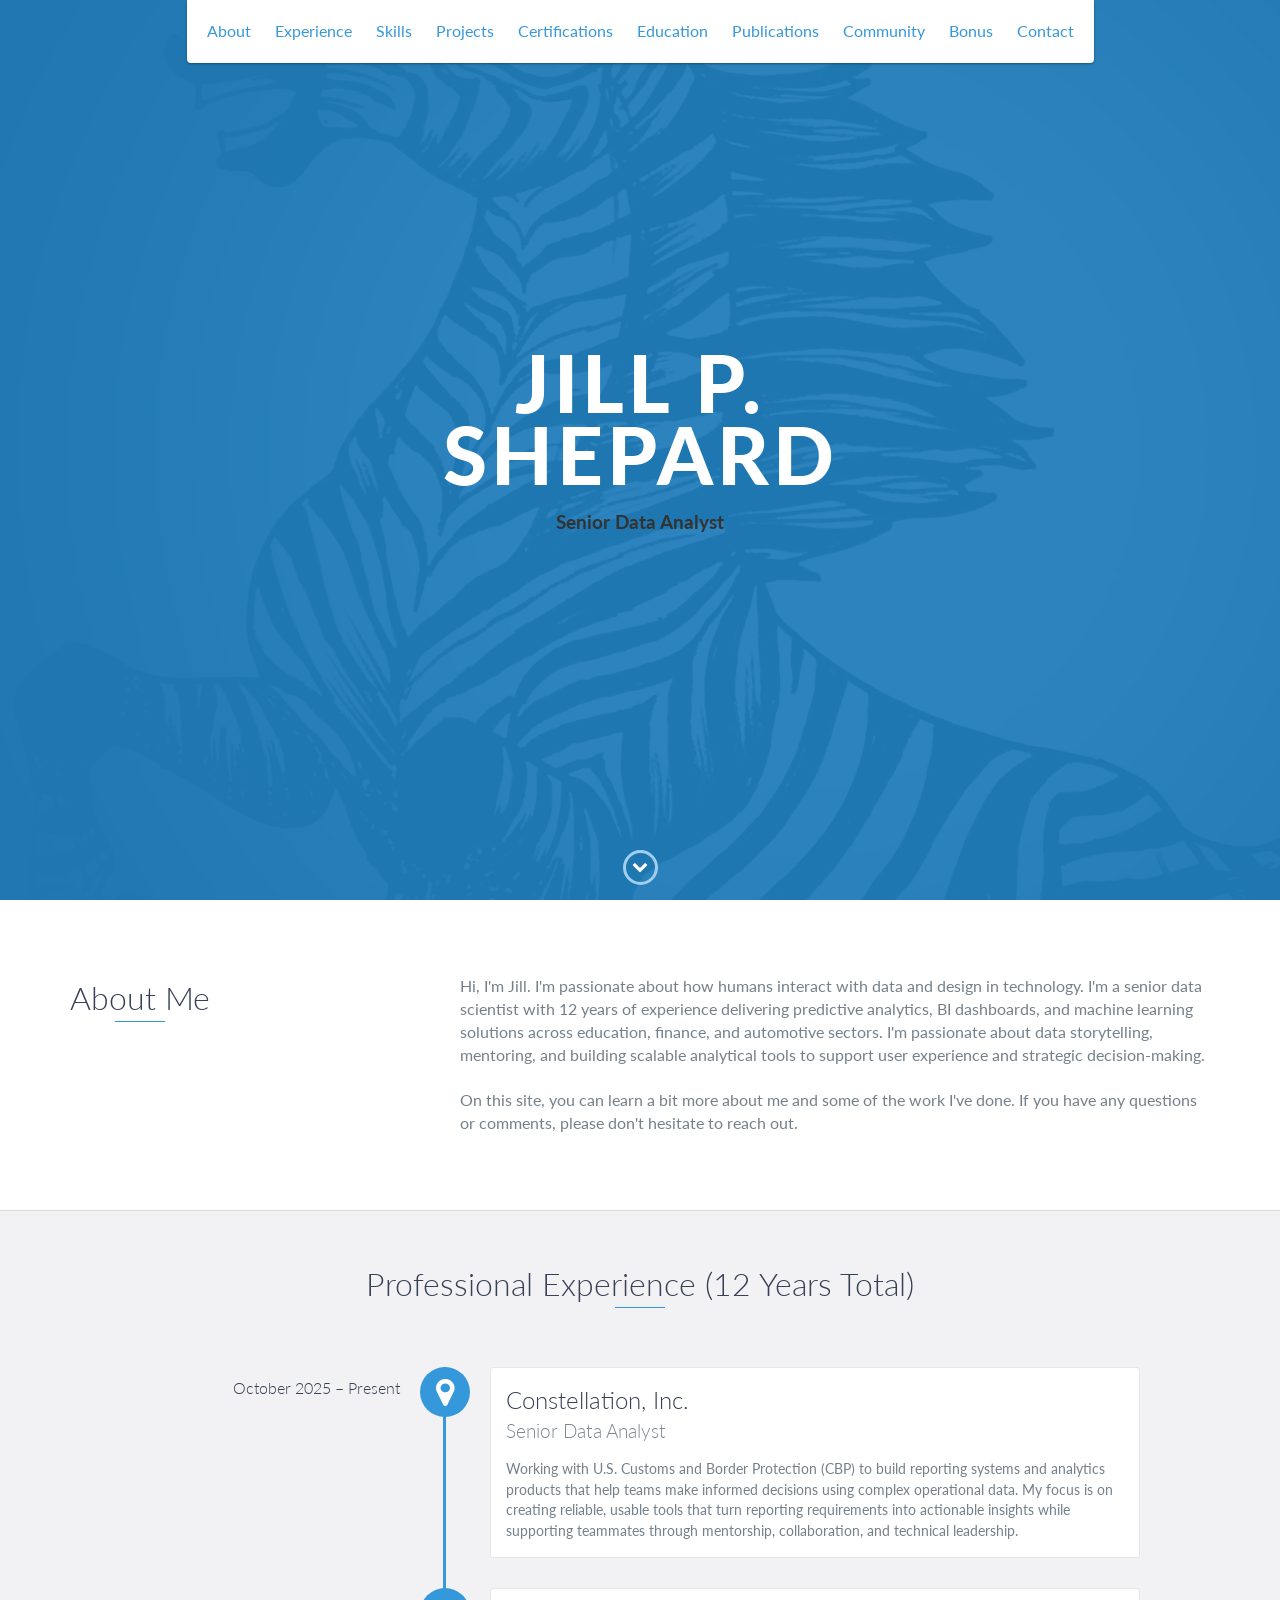
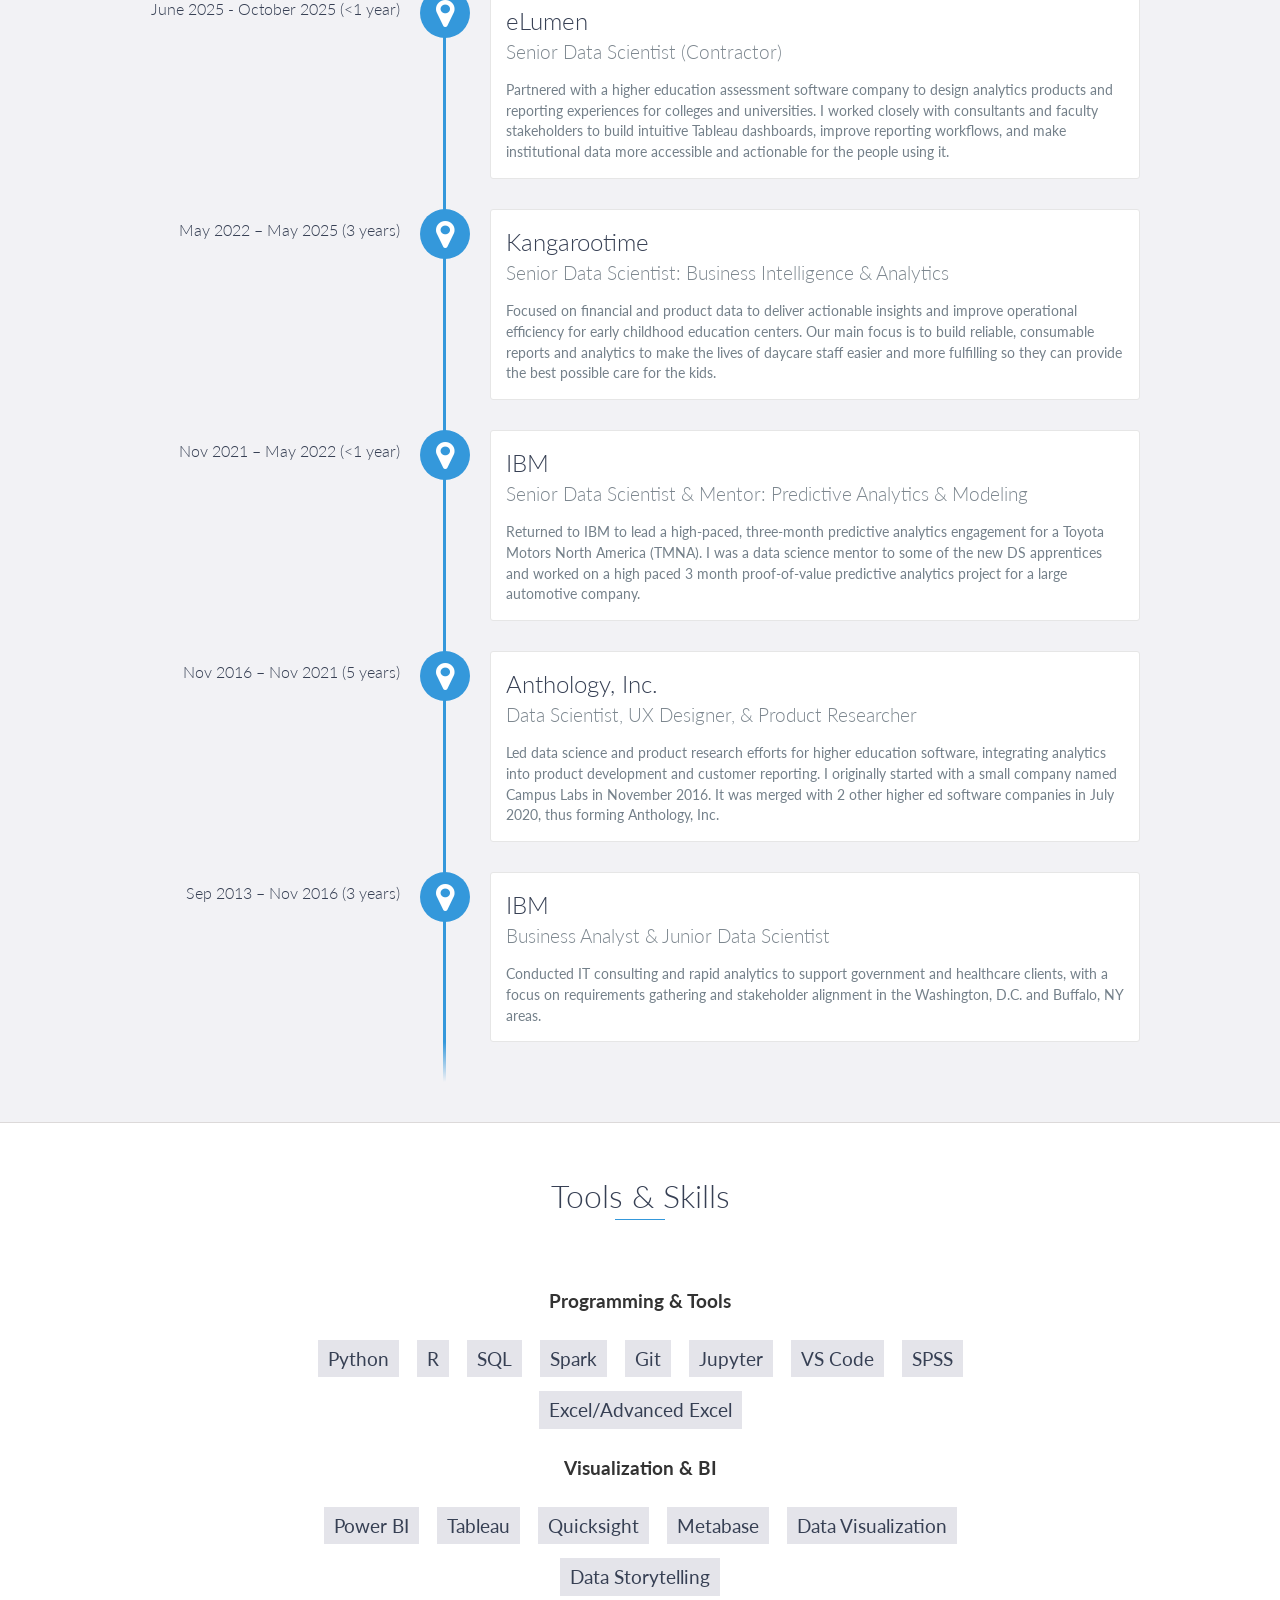
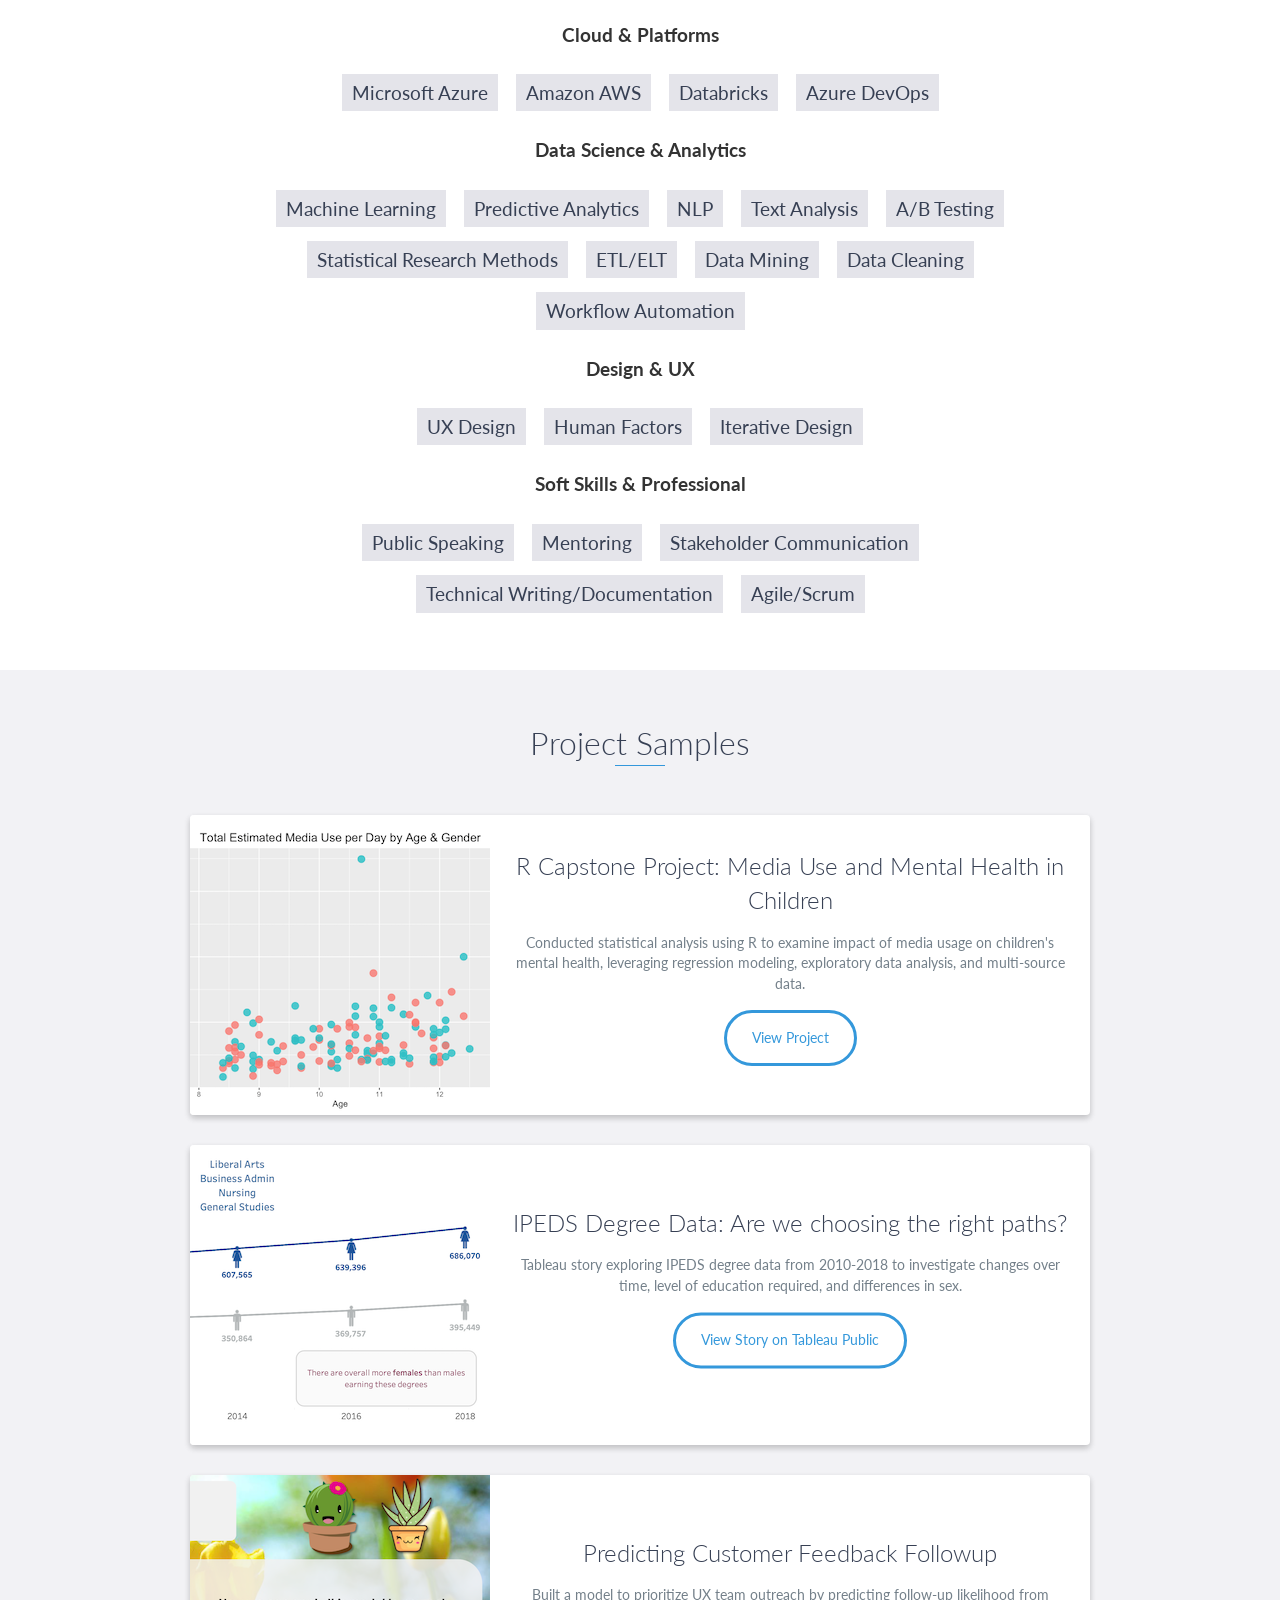
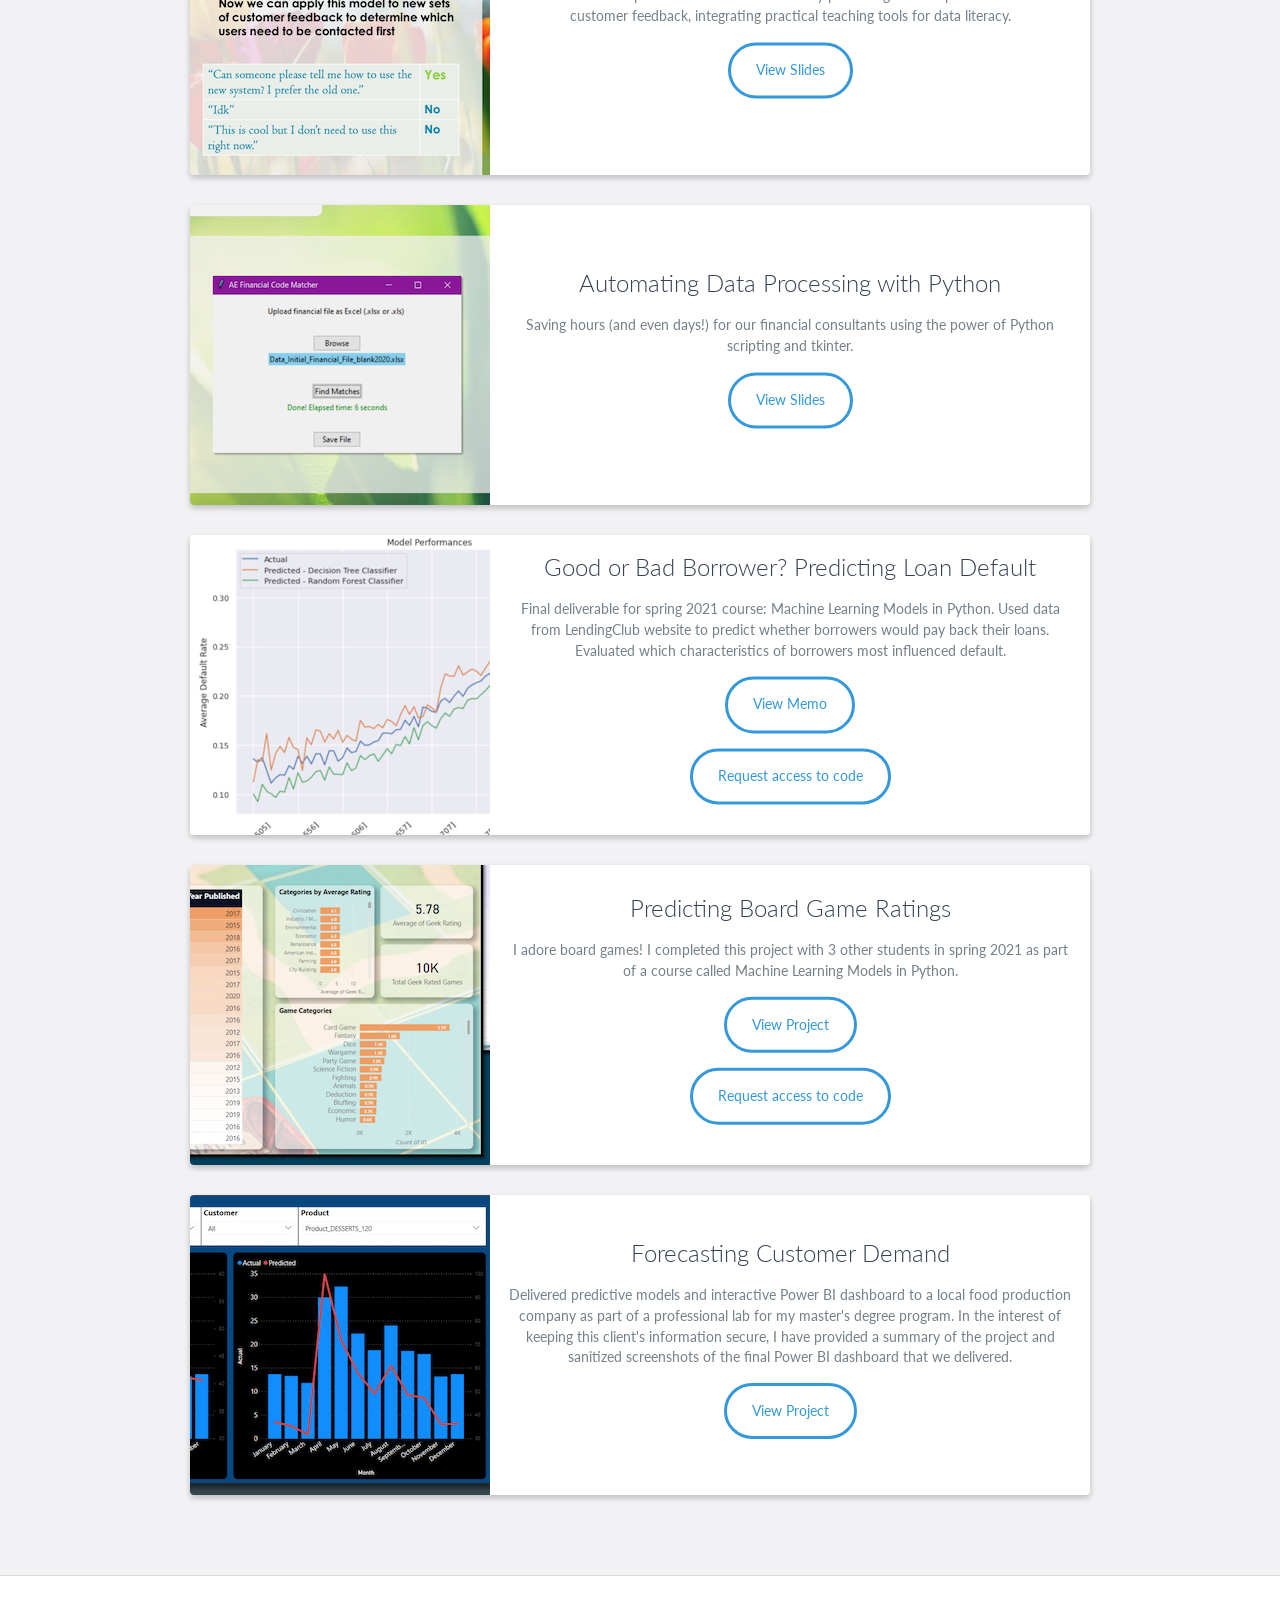
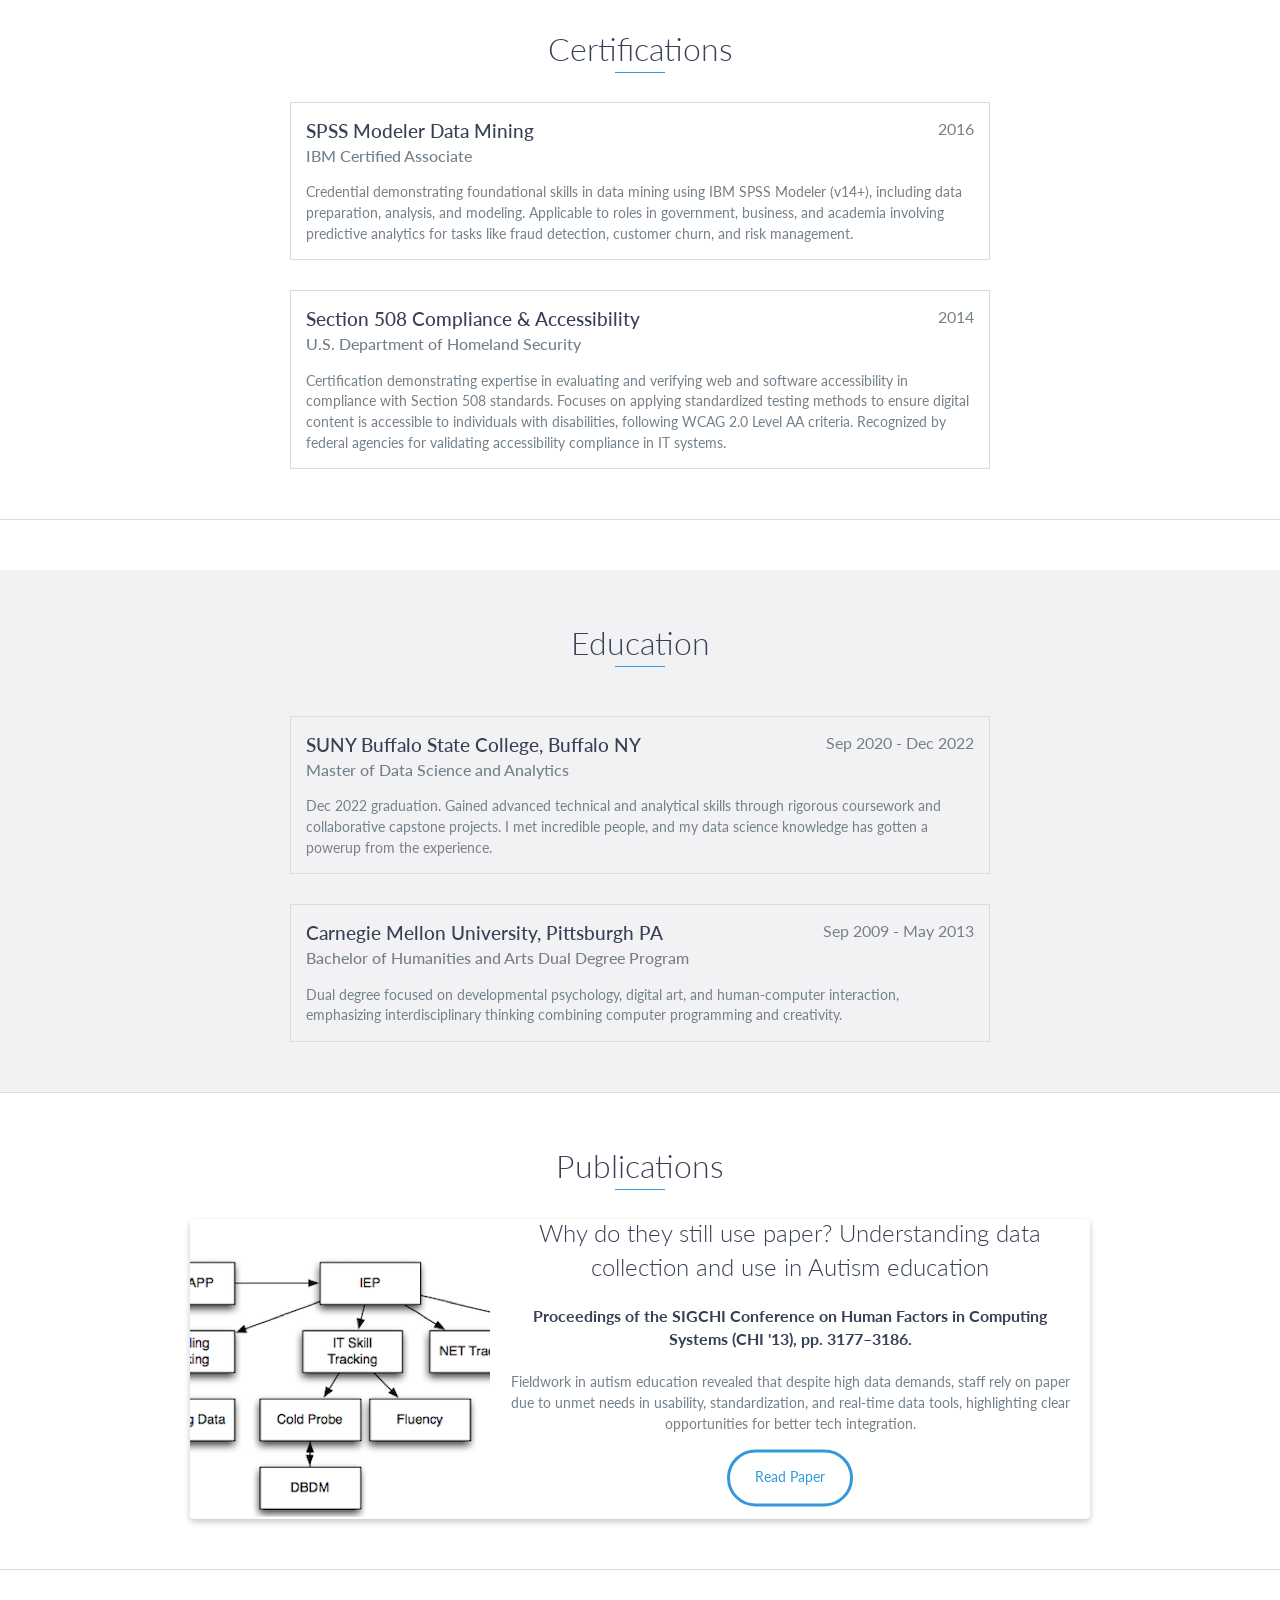
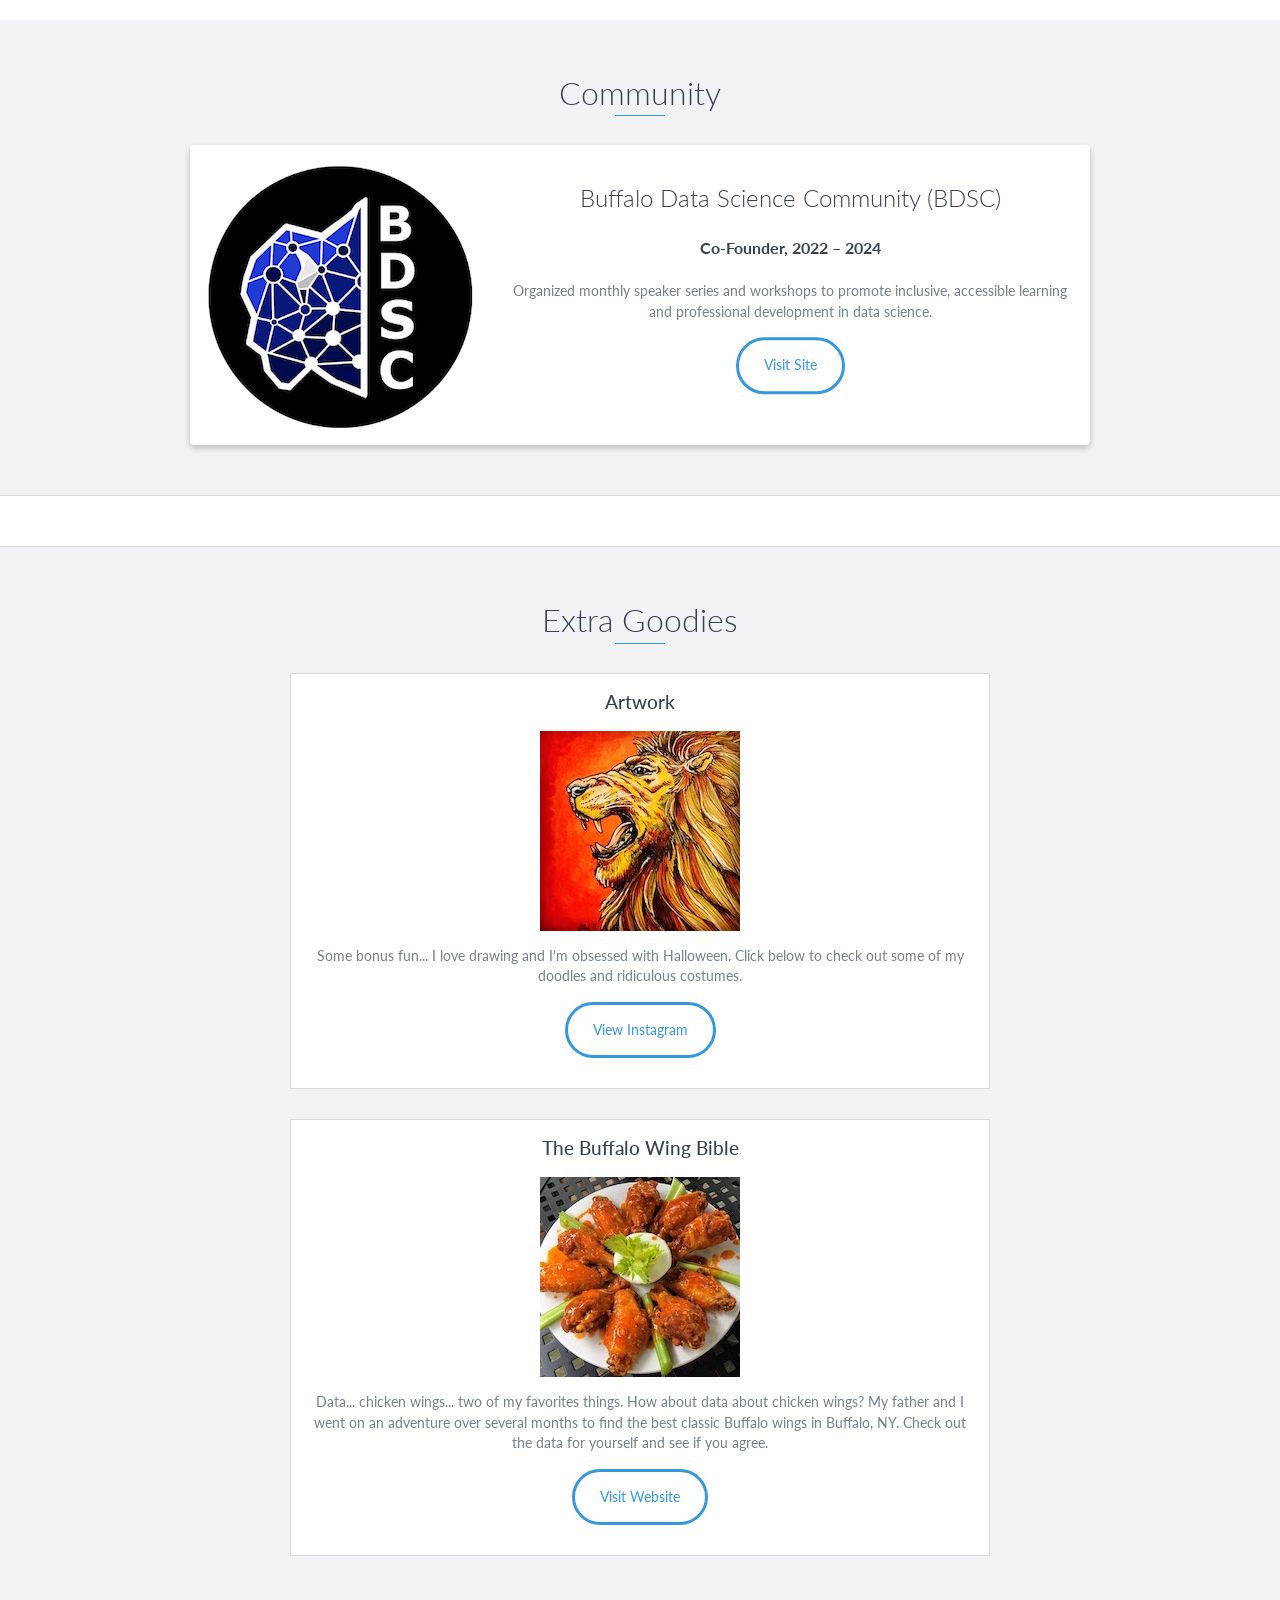
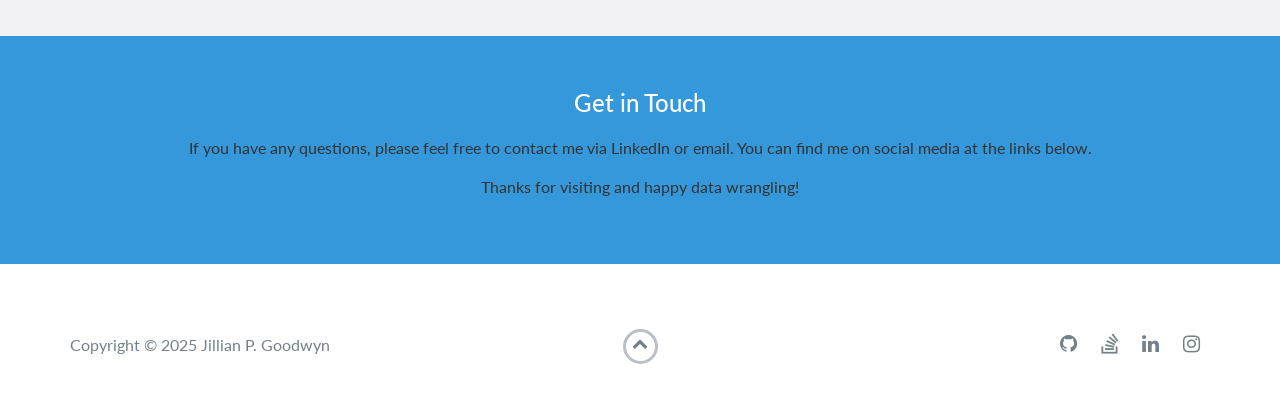
==== index.html @ 607f6d3f "updated timeline" ====
<!DOCTYPE html>
<html class="no-js" lang="en">

<head>
    <meta charset="utf-8">
    <meta http-equiv="X-UA-Compatible" content="IE=edge">
    <meta name="viewport" content="width=device-width, initial-scale=1">
    <title>Jillian P. Goodwyn Portfolio</title>
    <link rel="shortcut icon" href="favicon.ico" type="image/x-icon">
    <link rel="icon" href="favicon.ico" type="image/x-icon">
    <link href="https://fonts.googleapis.com/css?family=Lato:300,400,700,900" rel="stylesheet">
    <link rel="stylesheet" href="libs/font-awesome/css/font-awesome.min.css">
    <link href="css/bootstrap.min.css" rel="stylesheet">
    <link href="css/styles.css" rel="stylesheet">
</head>

<body>
    <div id="mobile-menu-open" class="shadow-large">
        <i class="fa fa-bars" aria-hidden="true"></i>
    </div>
    <!-- End #mobile-menu-toggle -->
    <header>
        <div id="mobile-menu-close">
            <span>Close</span> <i class="fa fa-times" aria-hidden="true"></i>
        </div>
        <ul id="menu" class="shadow">
            <li>
                <a href="#about">About</a>
            </li>
            <li>
                <a href="#experience">Experience</a>
            </li>
            <li>
                <a href="#skills">Skills</a>
            </li>
            <li>
                <a href="#projects">Projects</a>
            </li>
            <li>
                <a href="#certifications">Certifications</a>
            </li>
            <li>
                <a href="#education">Education</a>
            </li>
            <li>
                <a href="#publications">Publications</a>
            </li>
            <li>
                <a href="#community">Community</a>
            </li>
            <li>
                <a href="#bonus">Bonus</a>
            </li>
            <li>
                <a href="#contact">Contact</a>
            </li>
        </ul>
    </header>
    <!-- End header -->

    <div id="lead">
        <div id="lead-content">
            <h1>Jill P. Shepard</h1>
            <h3>Senior Data Analyst</h3>
        </div>
        <!-- End #lead-content -->

        <div id="lead-overlay"></div>

        <div id="lead-down">
            <span>
                <i class="fa fa-chevron-down" aria-hidden="true"></i>
            </span>
        </div>
        <!-- End #lead-down -->
    </div>
    <!-- End #lead -->

    <div id="about">
        <div class="container">
            <div class="row">
                <div class="col-md-4">
                    <h2 class="heading">About Me</h2>
                </div>
                <div class="col-md-8">
                    <p>
                        Hi, I'm Jill. I'm passionate about how humans interact with data and design in technology. I'm a
                        senior data scientist with 12 years of experience delivering predictive analytics, BI
                        dashboards, and machine learning solutions across education, finance, and automotive sectors.
                        I'm passionate about data storytelling, mentoring, and building scalable analytical tools to
                        support user experience and strategic decision-making.<br><br>
                        On this site, you can learn a bit more about me and some of the work I've done. If you have any
                        questions or comments, please don't hesitate to reach out.
                    </p>
                </div>
            </div>
        </div>
    </div>
    <!-- End #about -->

    <div id="experience" class="background-alt">
        <h2 class="heading">Professional Experience (12 Years Total)</h2>
        <div id="experience-timeline">
            <div data-date="October 2025 – Present">
                <h3>Constellation, Inc.</h3>
                <h4>Senior Data Analyst</h4>
                <p>
                    Working with U.S. Customs and Border Protection (CBP) to build reporting systems and analytics
                    products that help teams make informed decisions using complex operational data. My focus is on
                    creating reliable,
                    usable tools that turn reporting requirements into actionable insights while supporting teammates
                    through
                    mentorship, collaboration, and technical leadership.
                </p>
            </div>
            <div data-date="June 2025 - October 2025 (<1 year)">
                <h3>eLumen</h3>
                <h4>Senior Data Scientist (Contractor)</h4>
                <p>
                    Partnered with a higher education assessment software company to design analytics products and
                    reporting experiences for colleges and universities. I worked closely with consultants and faculty
                    stakeholders to build intuitive Tableau dashboards, improve reporting workflows, and make
                    institutional data more accessible and actionable for the people using it.
                </p>
            </div>
            <div data-date="May 2022 – May 2025 (3 years)">
                <h3>Kangarootime</h3>
                <h4>Senior Data Scientist: Business Intelligence & Analytics</h4>
                <p>
                    Focused on financial and product data to deliver actionable insights and improve operational
                    efficiency for early childhood education centers. Our main focus is to build reliable, consumable
                    reports and analytics to make the lives of daycare staff easier and more fulfilling so they can
                    provide the best possible care for the kids.
                </p>
            </div>
            <div data-date="Nov 2021 – May 2022 (<1 year)">
                <h3>IBM</h3>
                <h4>Senior Data Scientist & Mentor: Predictive Analytics & Modeling</h4>
                <p>
                    Returned to IBM to lead a high-paced, three-month predictive analytics engagement for a Toyota
                    Motors North America (TMNA). I was a data science mentor to some of the new DS apprentices and
                    worked on a high paced 3 month proof-of-value predictive analytics project for a large automotive
                    company.
                </p>
            </div>

            <div data-date="Nov 2016 – Nov 2021 (5 years)">
                <h3>Anthology, Inc.</h3>
                <h4>Data Scientist, UX Designer, & Product Researcher</h4>
                <p>
                    Led data science and product research efforts for higher education software, integrating analytics
                    into product development and customer reporting. I originally started with a small company named
                    Campus Labs in November 2016. It was merged with 2 other higher ed software companies in July 2020,
                    thus forming Anthology, Inc.
                </p>
            </div>

            <div data-date="Sep 2013 – Nov 2016 (3 years)">
                <h3>IBM</h3>
                <h4>Business Analyst & Junior Data Scientist</h4>
                <p>
                    Conducted IT consulting and rapid analytics to support government and healthcare clients, with a
                    focus on requirements gathering and stakeholder alignment in the Washington, D.C. and Buffalo, NY
                    areas.
                </p>
            </div>

        </div>
    </div>
    <!-- End #experience -->

    <div id="skills">
        <h2 class="heading">Tools & Skills</h2>
        <h3>Programming & Tools</h3>
        <ul>
            <li>Python</li>
            <li>R</li>
            <li>SQL</li>
            <li>Spark</li>
            <li>Git</li>
            <li>Jupyter</li>
            <li>VS Code</li>
            <li>SPSS</li>
            <li>Excel/Advanced Excel</li>
        </ul>

        <h3>Visualization & BI</h3>
        <ul>
            <li>Power BI</li>
            <li>Tableau</li>
            <li>Quicksight</li>
            <li>Metabase</li>
            <li>Data Visualization</li>
            <li>Data Storytelling</li>
        </ul>

        <h3>Cloud & Platforms</h3>
        <ul>
            <li>Microsoft Azure</li>
            <li>Amazon AWS</li>
            <li>Databricks</li>
            <li>Azure DevOps</li>
        </ul>

        <h3>Data Science & Analytics</h3>
        <ul>
            <li>Machine Learning</li>
            <li>Predictive Analytics</li>
            <li>NLP</li>
            <li>Text Analysis</li>
            <li>A/B Testing</li>
            <li>Statistical Research Methods</li>
            <li>ETL/ELT</li>
            <li>Data Mining</li>
            <li>Data Cleaning</li>
            <li>Workflow Automation</li>
        </ul>

        <h3>Design & UX</h3>
        <ul>
            <li>UX Design</li>
            <li>Human Factors</li>
            <li>Iterative Design</li>
        </ul>

        <h3>Soft Skills & Professional</h3>
        <ul>
            <li>Public Speaking</li>
            <li>Mentoring</li>
            <li>Stakeholder Communication</li>
            <li>Technical Writing/Documentation</li>
            <li>Agile/Scrum</li>
        </ul>
    </div>
    <!-- End #skills -->

    <div id="projects" class="background-alt">
        <h2 class="heading">Project Samples</h2>
        <div class="container">
            <div class="row">

                <div class="project shadow-large">
                    <div class="project-image">
                        <img src="images/media-use.png" />
                    </div>
                    <!-- End .project-image -->
                    <div class="project-info">
                        <h3>R Capstone Project: Media Use and Mental Health in Children</h3>
                        <p>
                            Conducted statistical analysis using R to examine impact of media usage on children's mental
                            health, leveraging regression modeling, exploratory data analysis, and multi-source data.
                        </p>
                        <p>
                            <a href="https://jpgoodwyn.github.io/media-use-project/" class="btn-rounded-blue"
                                target="_blank">View Project</a>
                        </p>
                    </div>
                    <!-- End .project-info -->
                </div>
                <!-- End .project -->

                <div class="project shadow-large">
                    <div class="project-image">
                        <img src="images/thumb-IPEDS.png" />
                    </div>
                    <!-- End .project-image -->
                    <div class="project-info">
                        <h3>IPEDS Degree Data: Are we choosing the right paths?</h3>
                        <p>
                            Tableau story exploring IPEDS degree data from 2010-2018 to investigate changes over time,
                            level of education required, and differences in sex.
                        </p>
                        <p>
                            <a href="https://public.tableau.com/app/profile/jillian8344/viz/IPEDSDegreeDataArewechoosingtherightpaths/IPEDSStory?publish=yes"
                                class="btn-rounded-blue" target="_blank">View Story on Tableau Public</a>
                        </p>
                    </div>
                    <!-- End .project-info -->
                </div>
                <!-- End .project -->

                <div class="project shadow-large">
                    <div class="project-image">
                        <img src="images/customer-feedback.png" />
                    </div>
                    <!-- End .project-image -->
                    <div class="project-info">
                        <h3>Predicting Customer Feedback Followup</h3>
                        <p>
                            Built a model to prioritize UX team outreach by predicting follow-up likelihood from
                            customer feedback, integrating practical teaching tools for data literacy.
                        </p>
                        <p>
                            <a href="images/Predicting-feedback-followup.pdf" class="btn-rounded-blue">View Slides</a>
                        </p>
                    </div>
                    <!-- End .project-info -->
                </div>
                <!-- End .project -->

                <div class="project shadow-large">
                    <div class="project-image">
                        <img src="images/automate.png" />
                    </div>
                    <!-- End .project-image -->
                    <div class="project-info">
                        <h3>Automating Data Processing with Python</h3>
                        <p>
                            Saving hours (and even days!) for our financial consultants using the power of Python
                            scripting and tkinter.
                        </p>
                        <p>
                            <a href="images/Python-automation.pdf" class="btn-rounded-blue">View Slides</a>
                        </p>
                    </div>
                    <!-- End .project-info -->
                </div>
                <!-- End .project -->

                <div class="project shadow-large">
                    <div class="project-image">
                        <img src="images/thumb-LendingClub.png" />
                    </div>
                    <!-- End .project-image -->
                    <div class="project-info">
                        <h3>Good or Bad Borrower? Predicting Loan Default</h3>
                        <p>
                            Final deliverable for spring 2021 course: Machine Learning Models in Python. Used data from
                            LendingClub website to predict whether borrowers would pay back their loans. Evaluated which
                            characteristics of borrowers most influenced default.
                        </p>
                        <p>
                            <a href="images/Goodwyn_LendingClub_Memo.pdf" class="btn-rounded-blue">View Memo</a>
                        </p>
                        <p>
                            <a href="https://colab.research.google.com/drive/1hz7jaABfR89Sq6LZ25tlcKXDflyuWBV2?usp=sharing"
                                class="btn-rounded-blue">Request access to code</a>
                        </p>
                    </div>
                    <!-- End .project-info -->
                </div>
                <!-- End .project -->

                <!-- <a id="view-more-projects" href="#">View More Projects</a> -->
                <!-- <div id="more-projects" class="row"> -->

                <div class="project shadow-large">
                    <div class="project-image">
                        <img src="images/thumb-BGG-ratings.png" />
                    </div>
                    <!-- End .project-image -->
                    <div class="project-info">
                        <h3>Predicting Board Game Ratings</h3>
                        <p>
                            I adore board games! I completed this project with 3 other students in spring 2021 as part
                            of a course called Machine Learning Models in Python.
                        </p>
                        <p>
                            <a href="images/BGG-summary.pdf" class="btn-rounded-blue">View Project</a>
                        </p>
                        <p>
                            <a href="https://colab.research.google.com/drive/1PGignmw_W7TKYw9Nrmi9zCMPTI-Jr0r-?usp=sharing"
                                class="btn-rounded-blue">Request access to code</a>
                        </p>
                    </div>
                    <!-- End .project-info -->
                </div>
                <!-- End .project -->

                <div class="project shadow-large">
                    <div class="project-image">
                        <img src="images/thumb-customer-demand.png" />
                    </div>
                    <!-- End .project-image -->
                    <div class="project-info">
                        <h3>Forecasting Customer Demand</h3>
                        <p>
                            Delivered predictive models and interactive Power BI dashboard to a local food production
                            company as part of a professional lab for my master's degree program. In the interest of
                            keeping this client's information secure, I have provided a summary of the project and
                            sanitized screenshots of the final Power BI dashboard that we delivered.
                        </p>
                        <p>
                            <a href="images/CustomerForecast_scrubbed.pdf" class="btn-rounded-blue">View Project</a>
                        </p>
                    </div>
                    <!-- End .project-info -->
                </div>
                <!-- End .project -->
                <!-- </div> -->
            </div>
        </div>
    </div>
    <!-- End #projects -->

    <div id="certifications">
        <h2 class="heading">Certifications</h2>
        <div class="container">
            <div class="row">
                <div class="education-block">
                    <h3>SPSS Modeler Data Mining</h3>
                    <span class="education-date">2016</span>
                    <h4>IBM Certified Associate</h4>
                    <p>
                        Credential demonstrating foundational skills in data mining using IBM SPSS Modeler (v14+),
                        including data preparation, analysis, and modeling. Applicable to roles in government, business,
                        and academia involving predictive analytics for tasks like fraud detection, customer churn, and
                        risk management.
                    </p>
                </div>
                <!-- End .education-block -->

                <div class="education-block">
                    <h3>Section 508 Compliance & Accessibility</h3>
                    <span class="certifications-date">2014</span>
                    <h4>U.S. Department of Homeland Security</h4>
                    <p>
                        Certification demonstrating expertise in evaluating and verifying web and software accessibility
                        in compliance with Section 508 standards. Focuses on applying standardized testing methods to
                        ensure digital content is accessible to individuals with disabilities, following WCAG 2.0 Level
                        AA criteria. Recognized by federal agencies for validating accessibility compliance in IT
                        systems.
                    </p>
                </div>
                <!-- End .education-block -->
            </div>
        </div>
    </div>
    <!-- End #certifications -->

    <div id="education" class="background-alt">
        <h2 class="heading">Education</h2>
        <div class="education-block">
            <h3>SUNY Buffalo State College, Buffalo NY</h3>
            <span class="education-date">Sep 2020 - Dec 2022</span>
            <h4>Master of Data Science and Analytics</h4>
            <p>
                Dec 2022 graduation. Gained advanced technical and analytical skills through rigorous coursework and
                collaborative capstone projects. I met incredible people, and my data science knowledge has gotten a
                powerup from the experience.
            </p>
        </div>
        <!-- End .education-block -->

        <div class="education-block">
            <h3>Carnegie Mellon University, Pittsburgh PA</h3>
            <span class="education-date">Sep 2009 - May 2013</span>
            <h4>Bachelor of Humanities and Arts Dual Degree Program</h4>
            <p>
                Dual degree focused on developmental psychology, digital art, and human-computer interaction,
                emphasizing interdisciplinary thinking combining computer programming and creativity.
            </p>
        </div>
        <!-- End .education-block -->
    </div>
    <!-- End #education -->

    <div id="publications">
        <h2 class="heading">Publications</h2>
        <div class="container">
            <div class="row">

                <div class="project shadow-large">
                    <div class="project-image">
                        <img src="images/publication.png" />
                    </div>
                    <!-- End .project-image -->
                    <div class="project-info">
                        <h3>Why do they still use paper? Understanding data collection and use in Autism education</h3>
                        <h4>Proceedings of the SIGCHI Conference on Human Factors in Computing Systems (CHI '13), pp.
                            3177–3186.</h4>
                        <p>
                            Fieldwork in autism education revealed that despite high data demands, staff rely on paper
                            due to unmet needs in usability, standardization, and real-time data tools, highlighting
                            clear opportunities for better tech integration.
                        </p>
                        <p>
                            <a href="https://dl.acm.org/doi/10.1145/2470654.2466436" class="btn-rounded-blue"
                                target="_blank">Read Paper</a>
                        </p>
                    </div>
                    <!-- End .project-info -->
                </div>
                <!-- End .project -->
            </div>
        </div>
    </div>
    <!-- End #publications -->

    <div id="community" class="background-alt">
        <h2 class="heading">Community</h2>
        <div class="container">
            <div class="row">

                <div class="project shadow-large">
                    <div class="project-image">
                        <img src="images/bdsc-logo.png" />
                    </div>
                    <!-- End .project-image -->
                    <div class="project-info">
                        <h3>Buffalo Data Science Community (BDSC)</h3>
                        <h4>Co-Founder, 2022 – 2024</h4>
                        <p>
                            Organized monthly speaker series and workshops to promote inclusive, accessible learning and
                            professional development in data science.
                        </p>
                        <p>
                            <a href="https://www.buffalodsc.com" class="btn-rounded-blue" target="_blank">Visit Site</a>
                        </p>
                    </div>
                    <!-- End .project-info -->
                </div>
                <!-- End .project -->
            </div>
        </div>
    </div>

    <div id="bonus" class="optional-section background-alt">
        <h2 class="heading">Extra Goodies</h2>

        <div class="optional-section-block">
            <h3>Artwork</h3>
            <p>
                <img src="images/thumb-lion.JPG" />
            </p>
            <p>
                Some bonus fun... I love drawing and I'm obsessed with Halloween. Click below to check out some of my
                doodles and ridiculous costumes.
            </p>
            <p>
                <a href="https://www.instagram.com/jills.doodles?igsh=MW1lc2h0dHdtcGZhbA%3D%3D&utm_source=qr"
                    class="btn-rounded-blue">View Instagram</a>
            </p>
        </div>
        <!-- End .optional-section-block -->

        <div class="optional-section-block">
            <h3>The Buffalo Wing Bible</h3>
            <p>
                <img src="images/wings.JPG" />
            </p>
            <p>
                Data... chicken wings... two of my favorites things. How about data about chicken wings? My father and I
                went on an adventure over several months to find the best classic Buffalo wings in Buffalo, NY. Check
                out the data for yourself and see if you agree.
            </p>
            <p>
                <a href="https://wingbible.thegoodwings.com/" class="btn-rounded-blue">Visit Website</a>
            </p>
        </div>
        <!-- End .optional-section-block -->

    </div>
    <!-- End .optional-section -->

    <div id="contact">
        <h2>Get in Touch</h2>
        <p>
            If you have any questions, please feel free to contact me via LinkedIn or email. You can find me on social
            media at the links below.
        </p>
        <p>
            Thanks for visiting and happy data wrangling!
        </p>
        <!-- End #contact-form -->
    </div>
    <!-- End #contact -->

    <footer>
        <div class="container">
            <div class="row">
                <div class="col-sm-5 copyright">
                    <p>
                        Copyright &copy; 2025 Jillian P. Goodwyn
                    </p>
                </div>
                <div class="col-sm-2 top">
                    <span id="to-top">
                        <i class="fa fa-chevron-up" aria-hidden="true"></i>
                    </span>
                </div>
                <div class="col-sm-5 social">
                    <ul>
                        <li>
                            <a href="https://github.com/jpgoodwyn/" target="_blank"><i class="fa fa-github"
                                    aria-hidden="true"></i></a>
                        </li>
                        <li>
                            <a href="https://stackoverflow.com/users/5551800/maxxmilo/"><i class="fa fa-stack-overflow"
                                    aria-hidden="true"></i></a>
                        </li>
                        <li>
                            <a href="https://www.linkedin.com/in/jpgoodwyn/" target="_blank"><i class="fa fa-linkedin"
                                    aria-hidden="true"></i></a>
                        </li>
                        <li>
                            <a href="https://www.instagram.com/jills.doodles/" target="_blank"><i
                                    class="fa fa-instagram" aria-hidden="true"></i></a>
                        </li>
                    </ul>
                </div>
            </div>
        </div>
    </footer>
    <!-- End footer -->

    <script src="https://ajax.googleapis.com/ajax/libs/jquery/1.12.4/jquery.min.js"></script>
    <script src="js/scripts.min.js"></script>
</body>

</html>
---- css/styles.css ----
/*!
    Title: Dev Portfolio Template
    Version: 1.2.2
    Last Change: 03/25/2020
    Author: Ryan Fitzgerald
    Repo: https://github.com/RyanFitzgerald/devportfolio-template
    Issues: https://github.com/RyanFitzgerald/devportfolio-template/issues

    Description: This file contains all the styles associated with the page
    that don't come from third party libraries. This file gets compiled using
    Gulp and send to the /css folder which is then loaded on the page.
*/body{font-family:'Lato', sans-serif;font-size:16px}body.active{overflow:hidden;z-index:-1}.no-js #experience-timeline>div{background:#fff;padding:10px;margin-bottom:10px;border:1px solid #dcd9d9}.no-js #experience-timeline>div h3{font-size:1.5em;font-weight:300;color:#374054;display:inline-block;margin:0}.no-js #experience-timeline>div h4{font-size:1.2em;font-weight:300;color:#7e8890;margin:0 0 15px 0}.no-js #experience-timeline>div p{color:#74808a;font-size:0.9em;margin:0}.no-js #experience-timeline:before,.no-js #experience-timeline:after{content:none}@keyframes dropHeader{0%{transform:translateY(-100%)}100%{transform:translateY(0)}}header{position:absolute;top:0;left:0;right:0;text-align:center;z-index:10;animation-name:dropHeader;animation-iteration-count:1;animation-timing-function:ease;animation-duration:0.75s}header ul{display:inline-block;background:#fff;text-align:center;padding:10px;margin:0;border-bottom-right-radius:4px;border-bottom-left-radius:4px}header li{display:inline-block}header a{display:block;color:#3498db;padding:10px}header a:hover{color:#217dbb;text-decoration:none;background:#eee;border-radius:4px}header a:focus{color:#3498db;text-decoration:none}header.active{display:block}header.sticky{position:fixed;z-index:999}#menu.active{display:block}#mobile-menu-open{display:none;cursor:pointer;position:fixed;right:15px;top:10px;color:#3498db;font-size:1.5em;z-index:20;padding:0 7px;border-radius:4px;background:#fff}#mobile-menu-close{display:none;text-align:right;width:100%;background:#fff;font-size:1.5em;padding-right:15px;padding-top:10px;cursor:pointer;color:#3498db}#mobile-menu-close span{font-size:0.5em;text-transform:uppercase}#mobile-menu-close i{vertical-align:middle}footer{padding:50px 0}.copyright{padding-top:20px}.copyright p{margin:0;color:#74808a}.top{text-align:center}.top span{cursor:pointer;display:block;margin:15px auto 0 auto;width:35px;height:35px;border-radius:50%;border:3px solid #b9bfc4;text-align:center}.top i{color:#74808a}.social{text-align:right}.social ul{margin:5px 0 0 0;padding:0}.social li{display:inline-block;font-size:1.25em;list-style:none}.social a{display:block;color:#74808a;padding:10px}.social a:hover{color:#3498db}.btn-rounded-white{display:inline-block;color:#fff;padding:15px 25px;border:3px solid #fff;border-radius:30px;transition:.5s ease all}.btn-rounded-blue{display:inline-block;color:#3498db;padding:15px 25px;border:3px solid #3498db;border-radius:30px;transition:.5s ease all}.btn-rounded-white:hover{color:#3498db;background:#fff;text-decoration:none}.btn-rounded-blue:hover{color:#227cb8;background:#97d0f7;text-decoration:none}.shadow{box-shadow:0 1px 3px rgba(0,0,0,0.12),0 1px 2px rgba(0,0,0,0.24)}.shadow-large{box-shadow:0 3px 6px rgba(0,0,0,0.08),0 3px 6px rgba(0,0,0,0.15)}.heading{position:relative;display:inline-block;font-size:2em;font-weight:300;margin:0 0 30px 0}.heading:after{position:absolute;content:'';top:100%;height:1px;width:50px;left:0;right:0;margin:0 auto;background:#3498db}.background-alt{background:#f2f2f5}#lead{position:relative;height:100vh;min-height:500px;max-height:1080px;background:url(../images/lead-bg.jpg);background-size:cover;padding:15px;overflow:hidden}#lead-content{position:absolute;z-index:10;top:50%;left:50%;transform:translate(-50%, -50%);text-align:center}#lead-content h1,#lead-content h2{margin:0}#lead-content h1{color:#fff;font-weight:900;font-size:5em;text-transform:uppercase;letter-spacing:0.05em;line-height:0.9em}#lead-content h2{color:#a0cfee;font-weight:500;font-size:2.25em;margin-bottom:15px}#lead-overlay{position:absolute;height:100%;width:100%;top:0;right:0;bottom:0;left:0;background:rgba(33,125,187,0.95);z-index:1}#lead-down{position:absolute;left:0;right:0;width:100%;text-align:center;z-index:10;bottom:15px;color:#fff}#lead-down span{cursor:pointer;display:block;margin:0 auto;width:35px;height:35px;border-radius:50%;border:3px solid #a0cfee;text-align:center}#lead-down i{animation:pulsate 1.5s ease;animation-iteration-count:infinite;padding-top:5px}@keyframes pulsate{0%{transform:scale(1, 1)}50%{transform:scale(1.2, 1.2)}100%{transform:scale(1, 1)}}#about{padding:75px 15px;border-bottom:1px solid #dcd9d9}#about h2{color:#374054}#about p{color:#74808a;margin:0}#experience{padding:50px 15px;text-align:center;border-bottom:1px solid #dcd9d9}#experience h2{color:#374054}#experience-timeline{margin:30px auto 0 auto;position:relative;max-width:1000px}#experience-timeline:before{position:absolute;content:'';top:0;bottom:0;left:303px;right:auto;height:100%;width:3px;background:#3498db;z-index:0}#experience-timeline:after{position:absolute;content:'';width:3px;height:40px;background:#3498db;background:linear-gradient(to bottom, #3498db, rgba(52,152,219,0));top:100%;left:303px}.vtimeline-content{margin-left:350px;background:#fff;border:1px solid #e6e6e6;padding:15px;border-radius:3px;text-align:left}.vtimeline-content h3{font-size:1.5em;font-weight:300;color:#374054;display:inline-block;margin:0}.vtimeline-content h4{font-size:1.2em;font-weight:300;color:#7e8890;margin:0 0 15px 0}.vtimeline-content p{color:#74808a;font-size:0.9em;margin:0}.vtimeline-point{position:relative;display:block;vertical-align:top;margin-bottom:30px}.vtimeline-icon{position:relative;color:#fff;width:50px;height:50px;background:#3498db;border-radius:50%;float:left;z-index:99;margin-left:280px}.vtimeline-icon i{display:block;font-size:2em;margin-top:10px}.vtimeline-date{width:260px;text-align:right;position:absolute;left:0;top:10px;font-weight:300;color:#374054}#certifications,#publications,#community,#education{padding:50px 15px 20px 15px;border-bottom:1px solid #dcd9d9;text-align:center}#certifications,#publications,#community,#education h2{color:#374054;margin-bottom:50px}.education-block{max-width:700px;margin:0 auto 30px auto;padding:15px;border:1px solid #dcd9d9;text-align:left}.education-block h3{font-weight:500;float:left;margin:0;color:#374054}.education-block span{color:#74808a;float:right}.education-block h4{color:#74808a;clear:both;font-weight:500;margin:0 0 15px 0}.education-block p,.education-block ul{margin:0;color:#74808a;font-size:0.9em}.education-block ul{padding:0 0 0 15px}#projects{padding:50px 15px;border-bottom:1px solid #dcd9d9;text-align:center}#projects h2{color:#374054;margin-bottom:50px}.project{position:relative;max-width:900px;margin:0 auto 30px auto;overflow:hidden;background:#fff;border-radius:4px}.project-image{float:left}.project-info{position:absolute;top:50%;transform:translateY(-50%);margin-left:300px;padding:15px}.project-info h3{font-size:1.5em;font-weight:300;color:#374054;margin:0 0 15px 0}.project-info p{color:#74808a;margin:0 0 15px 0;font-size:0.9em}.no-image .project-info{position:relative;margin:0;padding:30px 15px;transform:none}#more-projects{display:none}#skills{padding:50px 15px;text-align:center}#skills h2{color:#374054;margin-bottom:50px}#skills ul{display:block;margin:0 auto;padding:0;max-width:800px}#skills li{display:inline-block;margin:7px;padding:5px 10px;color:#374054;background:#e4e4ea;list-style:none;cursor:default;font-size:1.2em}#contact{padding:50px 15px;background:#3498db;text-align:center}#contact h2{margin:0 0 15px 0;color:#fff;font-weight:500}#contact-form{max-width:500px;margin:0 auto}#contact-form input,#contact-form textarea{display:block;width:100%;padding:10px;border-radius:4px;border:none;margin-bottom:10px;background:#1d6fa5;color:#fff;transition:.5s ease all}#contact-form input::-webkit-input-placeholder,#contact-form textarea::-webkit-input-placeholder{color:#fff}#contact-form input:-moz-placeholder,#contact-form textarea:-moz-placeholder{color:#fff;opacity:1}#contact-form input::-moz-placeholder,#contact-form textarea::-moz-placeholder{color:#fff;opacity:1}#contact-form input:-ms-input-placeholder,#contact-form textarea:-ms-input-placeholder{color:#fff}#contact-form input:focus,#contact-form textarea:focus{outline:none;background:#16527a}#contact-form textarea{height:150px;resize:none}#contact-form button{display:block;width:100%;background:#fff;border-radius:4px;padding:5px 10px;border:none;color:#3498db;font-weight:700;box-shadow:0 1px 3px rgba(0,0,0,0.12),0 1px 2px rgba(0,0,0,0.24);transition:.5s ease all}#contact-form button:hover{box-shadow:0 10px 20px rgba(0,0,0,0.19),0 6px 6px rgba(0,0,0,0.23)}.optional-section{padding:50px 15px;text-align:center;border-top:1px solid #dcd9d9}.optional-section h2{color:#374054}.optional-section-block{max-width:700px;margin:0 auto 30px auto;padding:15px;border:1px solid #dcd9d9;background:#fff;text-align:center}.optional-section-block h3{font-weight:500;margin:0 0 15px 0;color:#374054}.optional-section-block h4{color:#74808a;clear:both;font-weight:500;margin:0 0 15px 0}.optional-section-block p,.optional-section-block ul{margin:0 0 15px 0;color:#74808a;font-size:0.9em}.optional-section-block ul{padding:0 0 0 15px}@media only screen and (max-width: 750px){#experience-timeline:before,#experience-timeline:after{left:23px}.vtimeline-date{width:auto;text-align:left;position:relative;margin-bottom:15px;display:block;margin-left:70px}.vtimeline-icon{margin-left:0}.vtimeline-content{margin-left:70px}}@media only screen and (max-width: 992px){#lead{height:auto;min-height:auto;max-height:auto;padding:100px 15px}#lead-content{position:relative;transform:none;left:auto;top:auto}#lead-content h1{font-size:3em}#lead-content h2{font-size:1.75em}#about{text-align:center}#about p{text-align:left}}@media only screen and (max-width: 768px){header{position:fixed;display:none;z-index:999;animation:none;bottom:0;height:100%}#mobile-menu-open,#mobile-menu-close{display:block}#menu{height:100%;overflow-y:auto;box-shadow:none;border-radius:0;width:100%}#menu li{display:block;margin-bottom:10px}#lead-content h1{font-size:2em}#lead-content h2{font-size:1.3em}#lead-content a{padding:10px 20px}#lead-down{display:none}.education-block h3,.education-block span{float:none}.project-image{display:none}.project-info{position:relative;margin:0;padding:30px 15px;top:auto;transform:none}footer{text-align:center}.social{text-align:center}}@media only screen and (max-width: 480px){#lead-content h1{font-size:1.5em}#lead-content h2{font-size:1em}#lead-content a{font-size:0.9em;padding:5px 10px}}
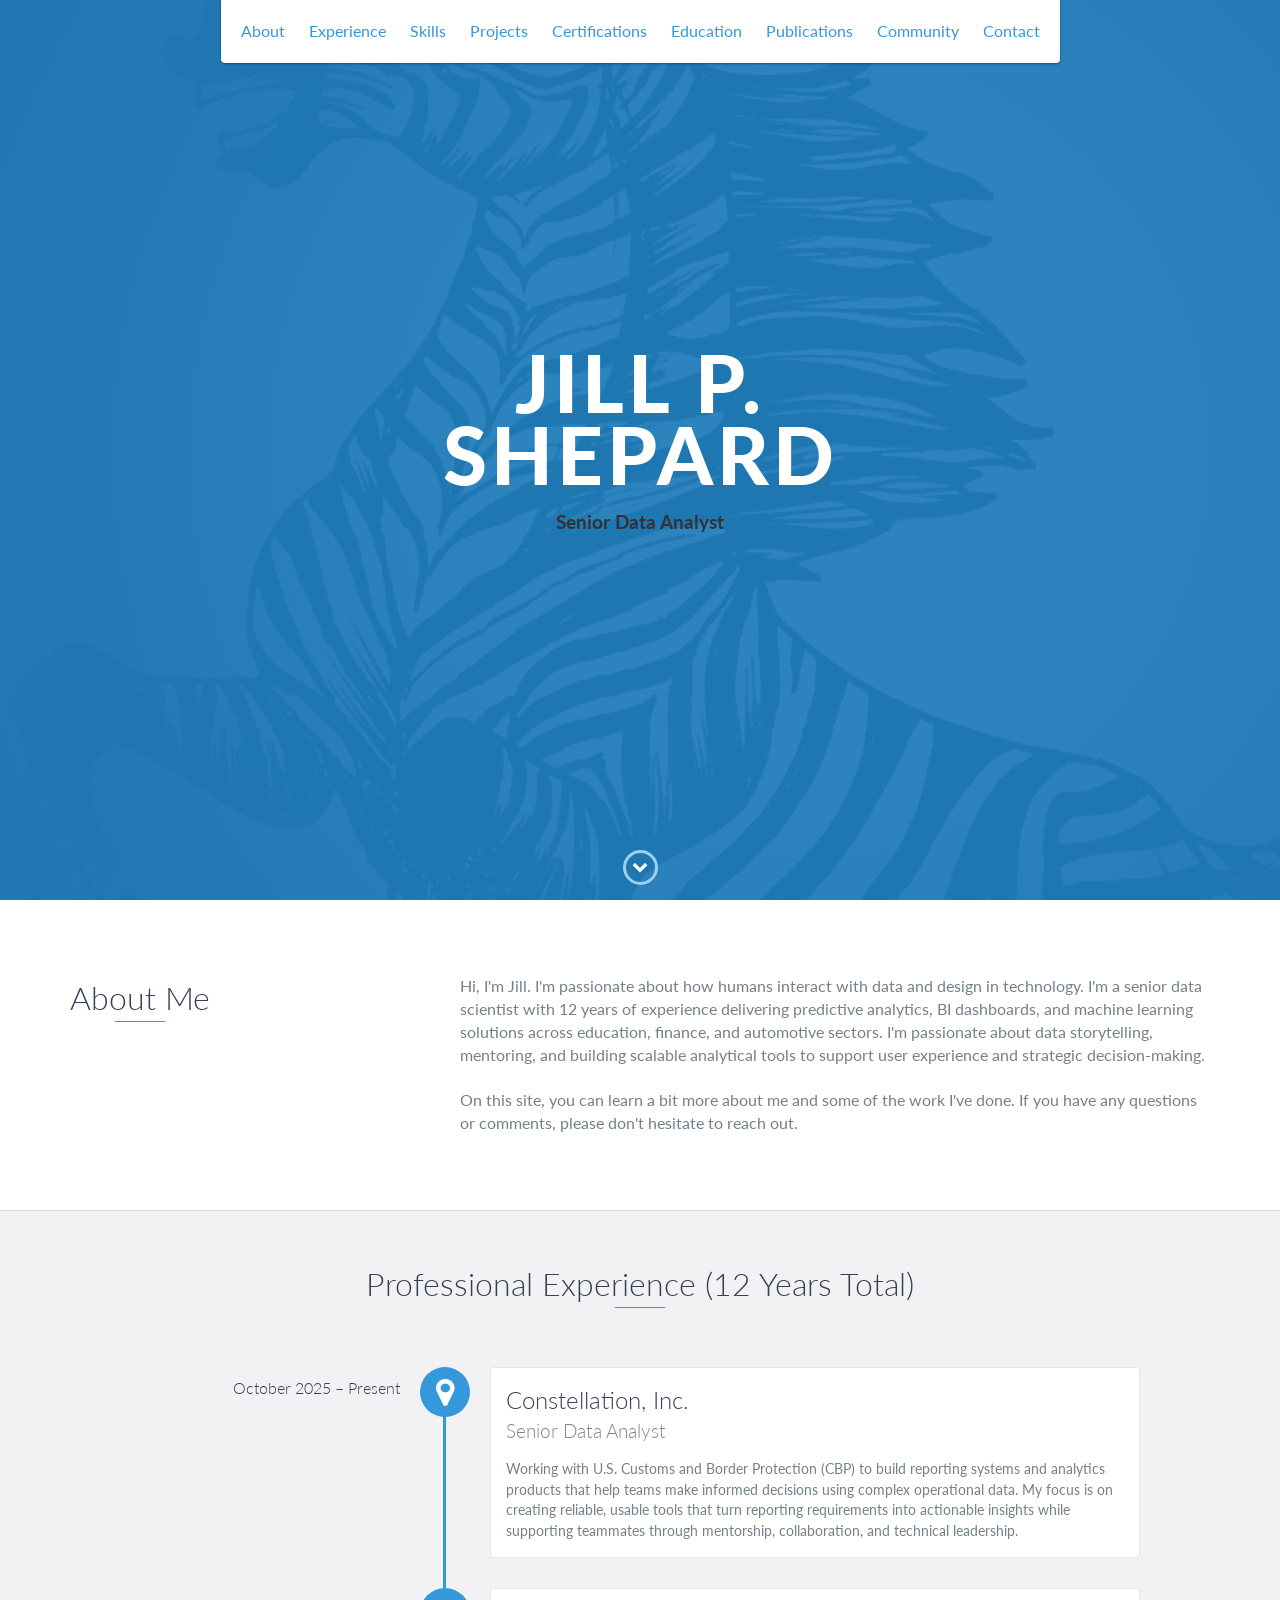
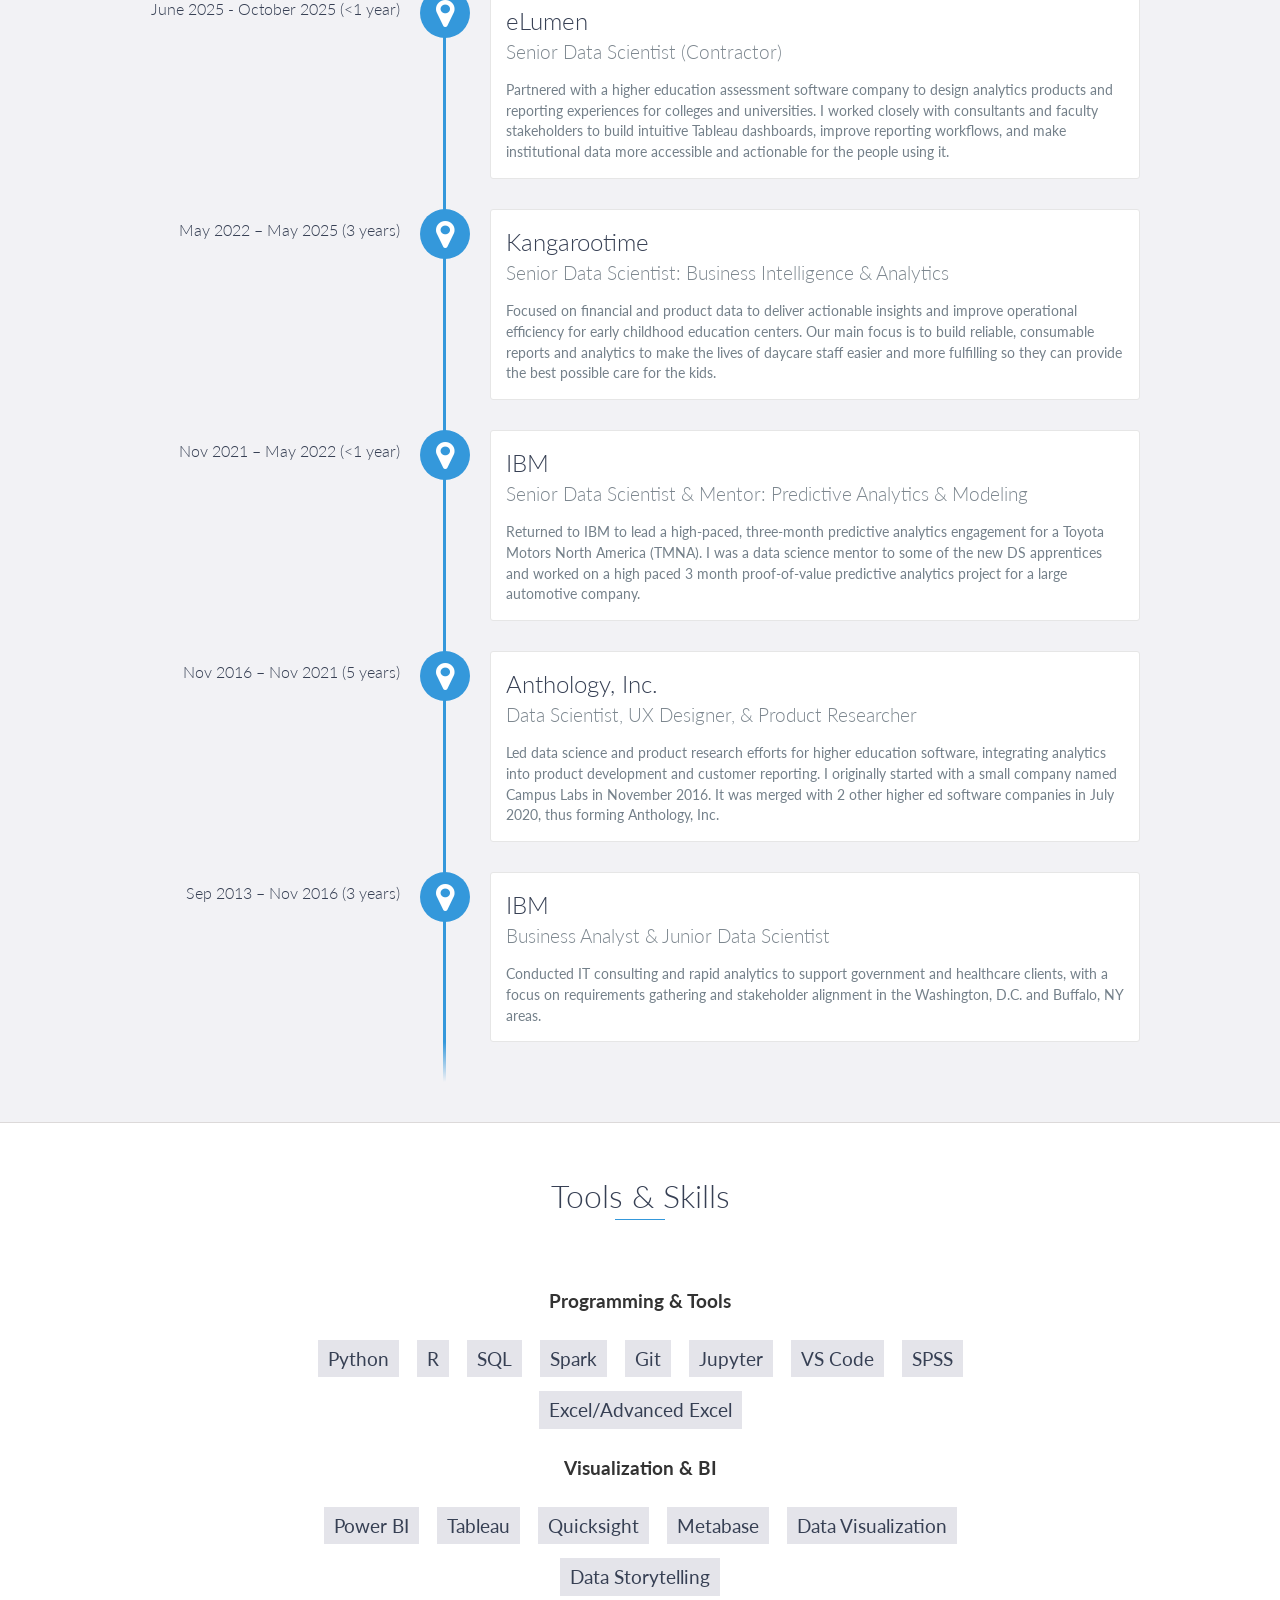
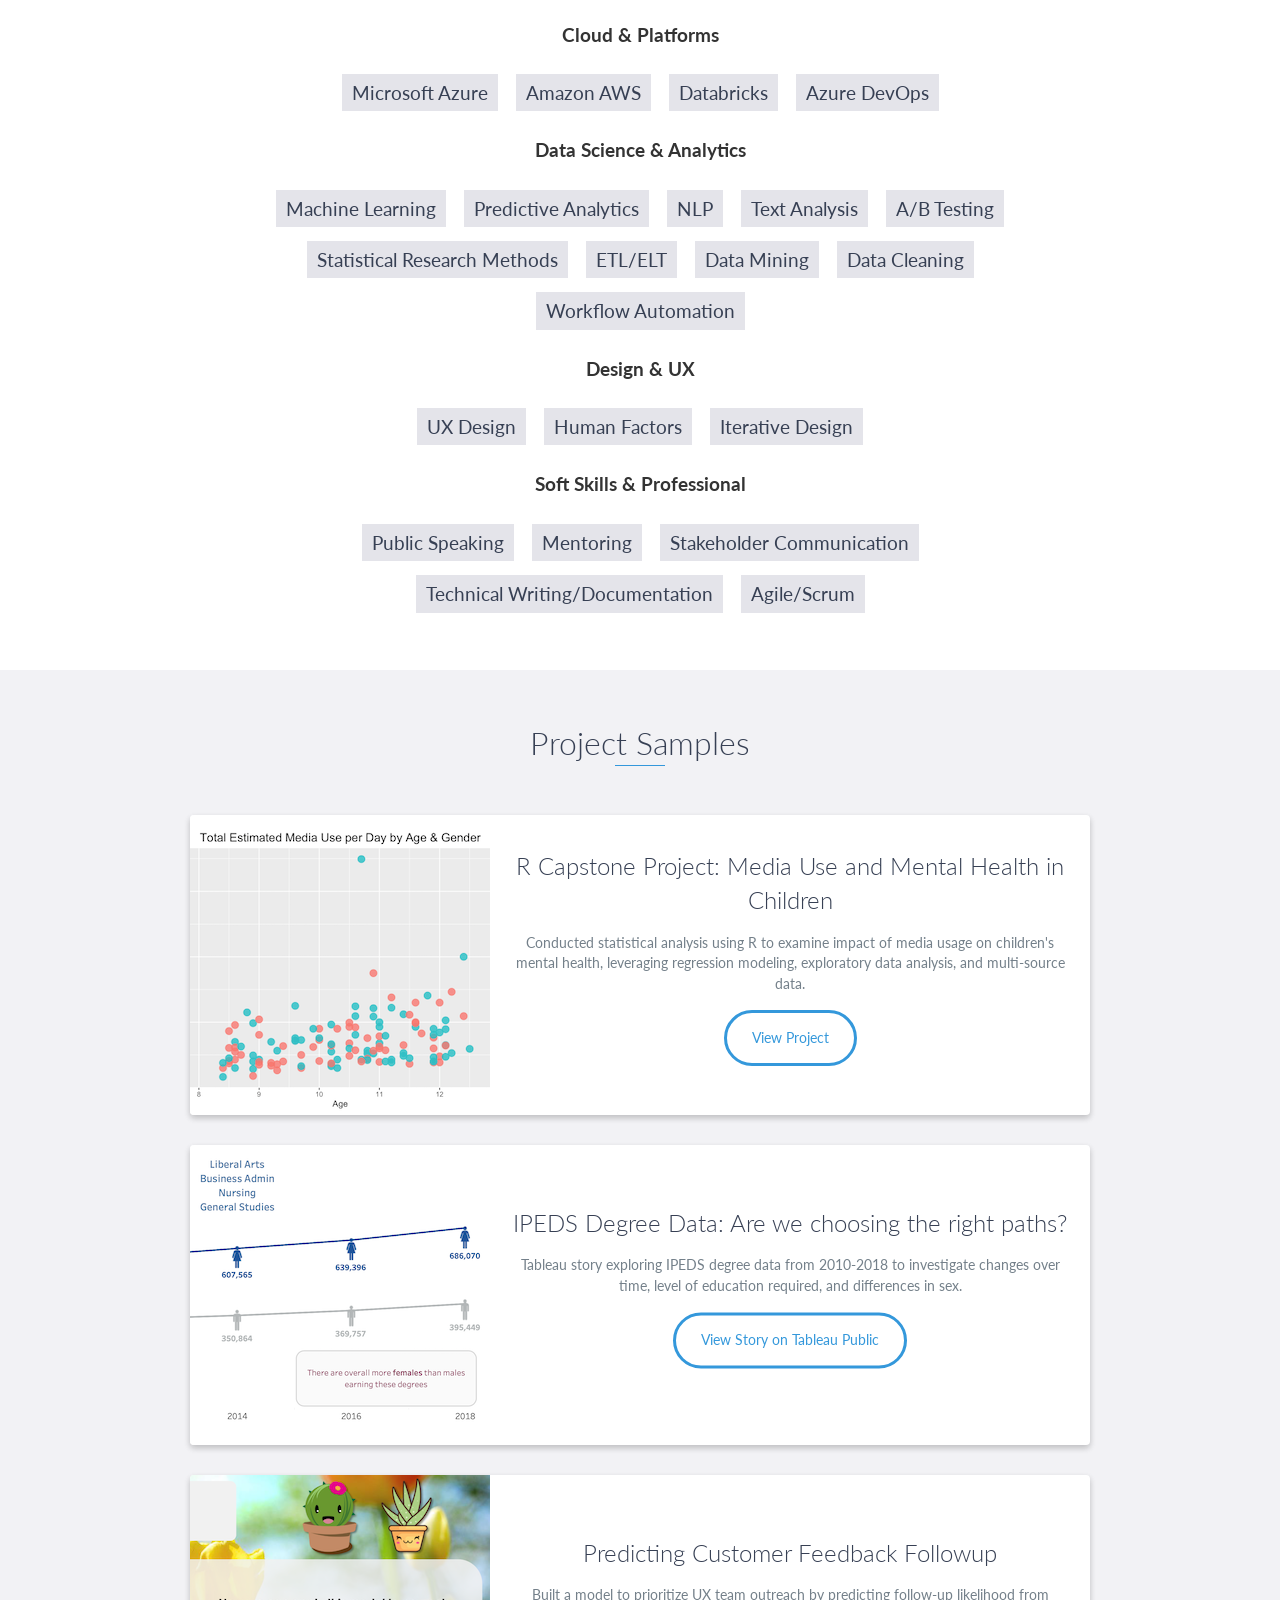
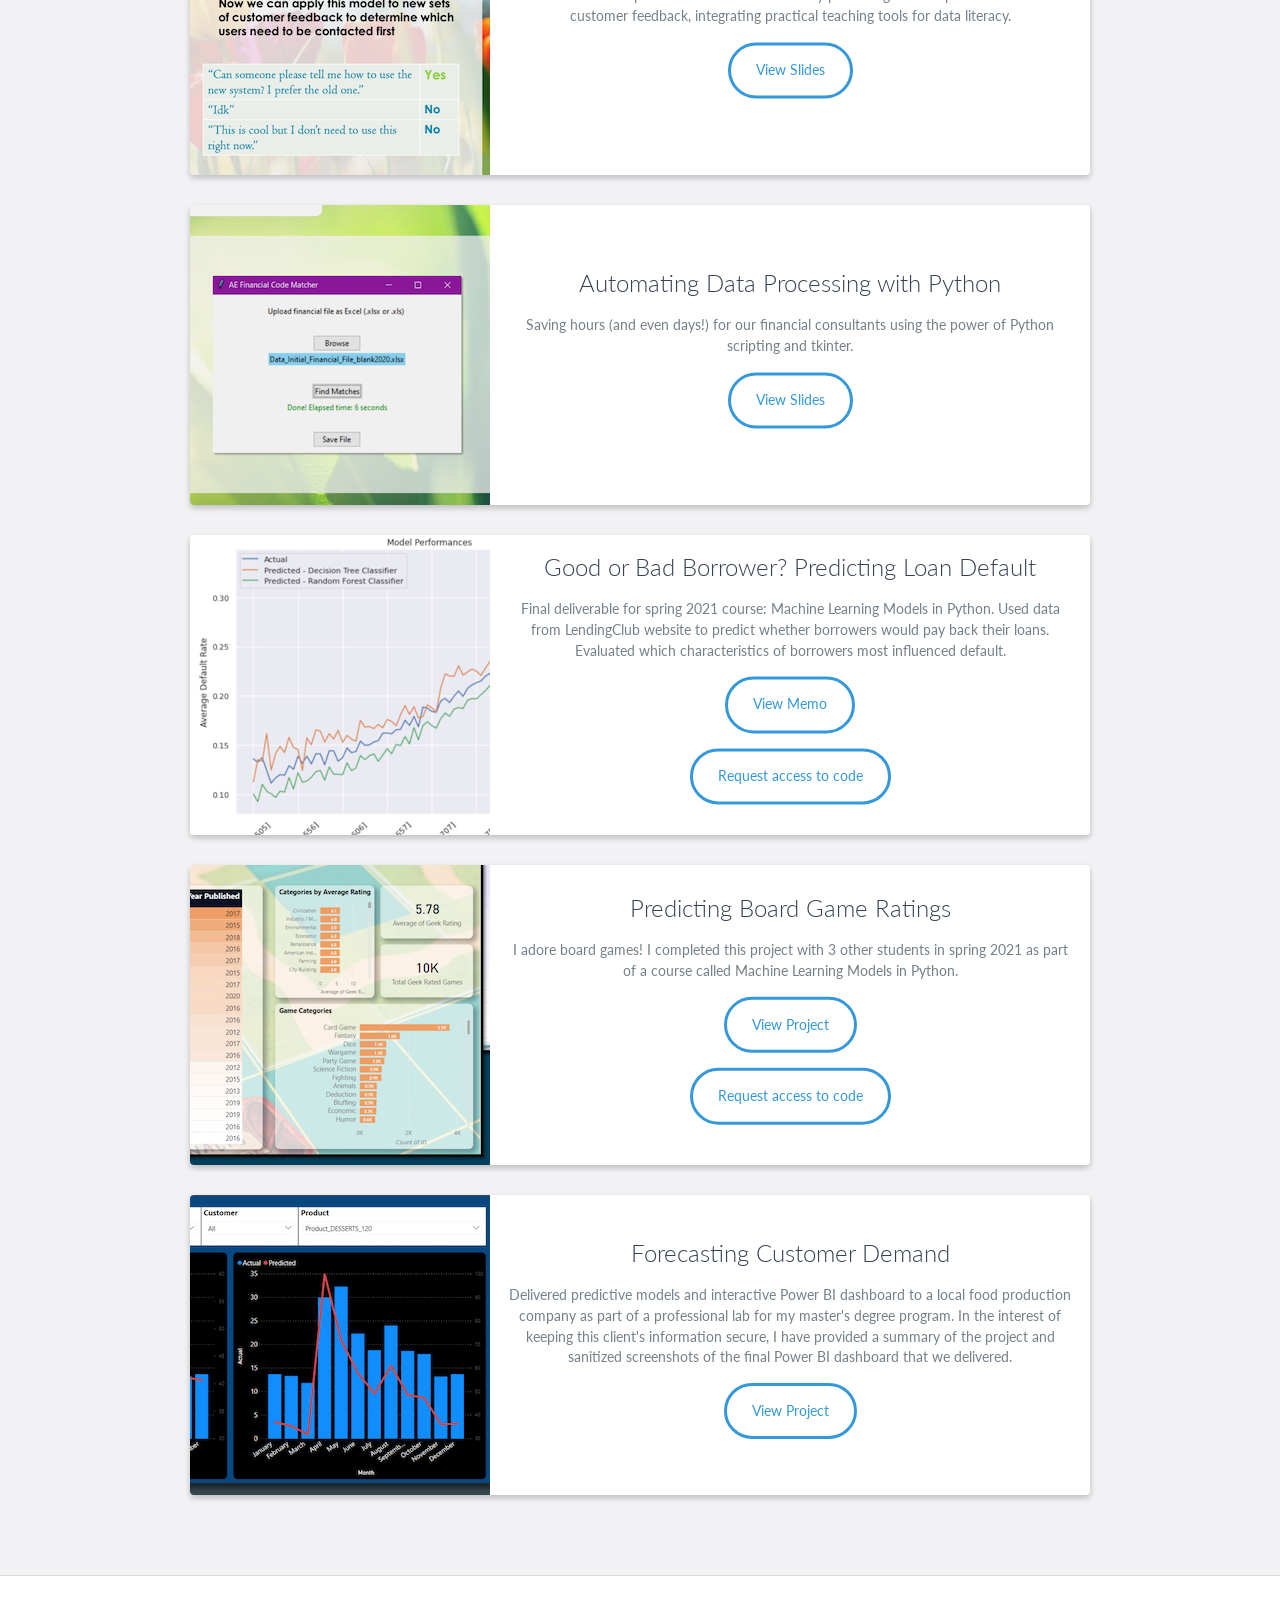
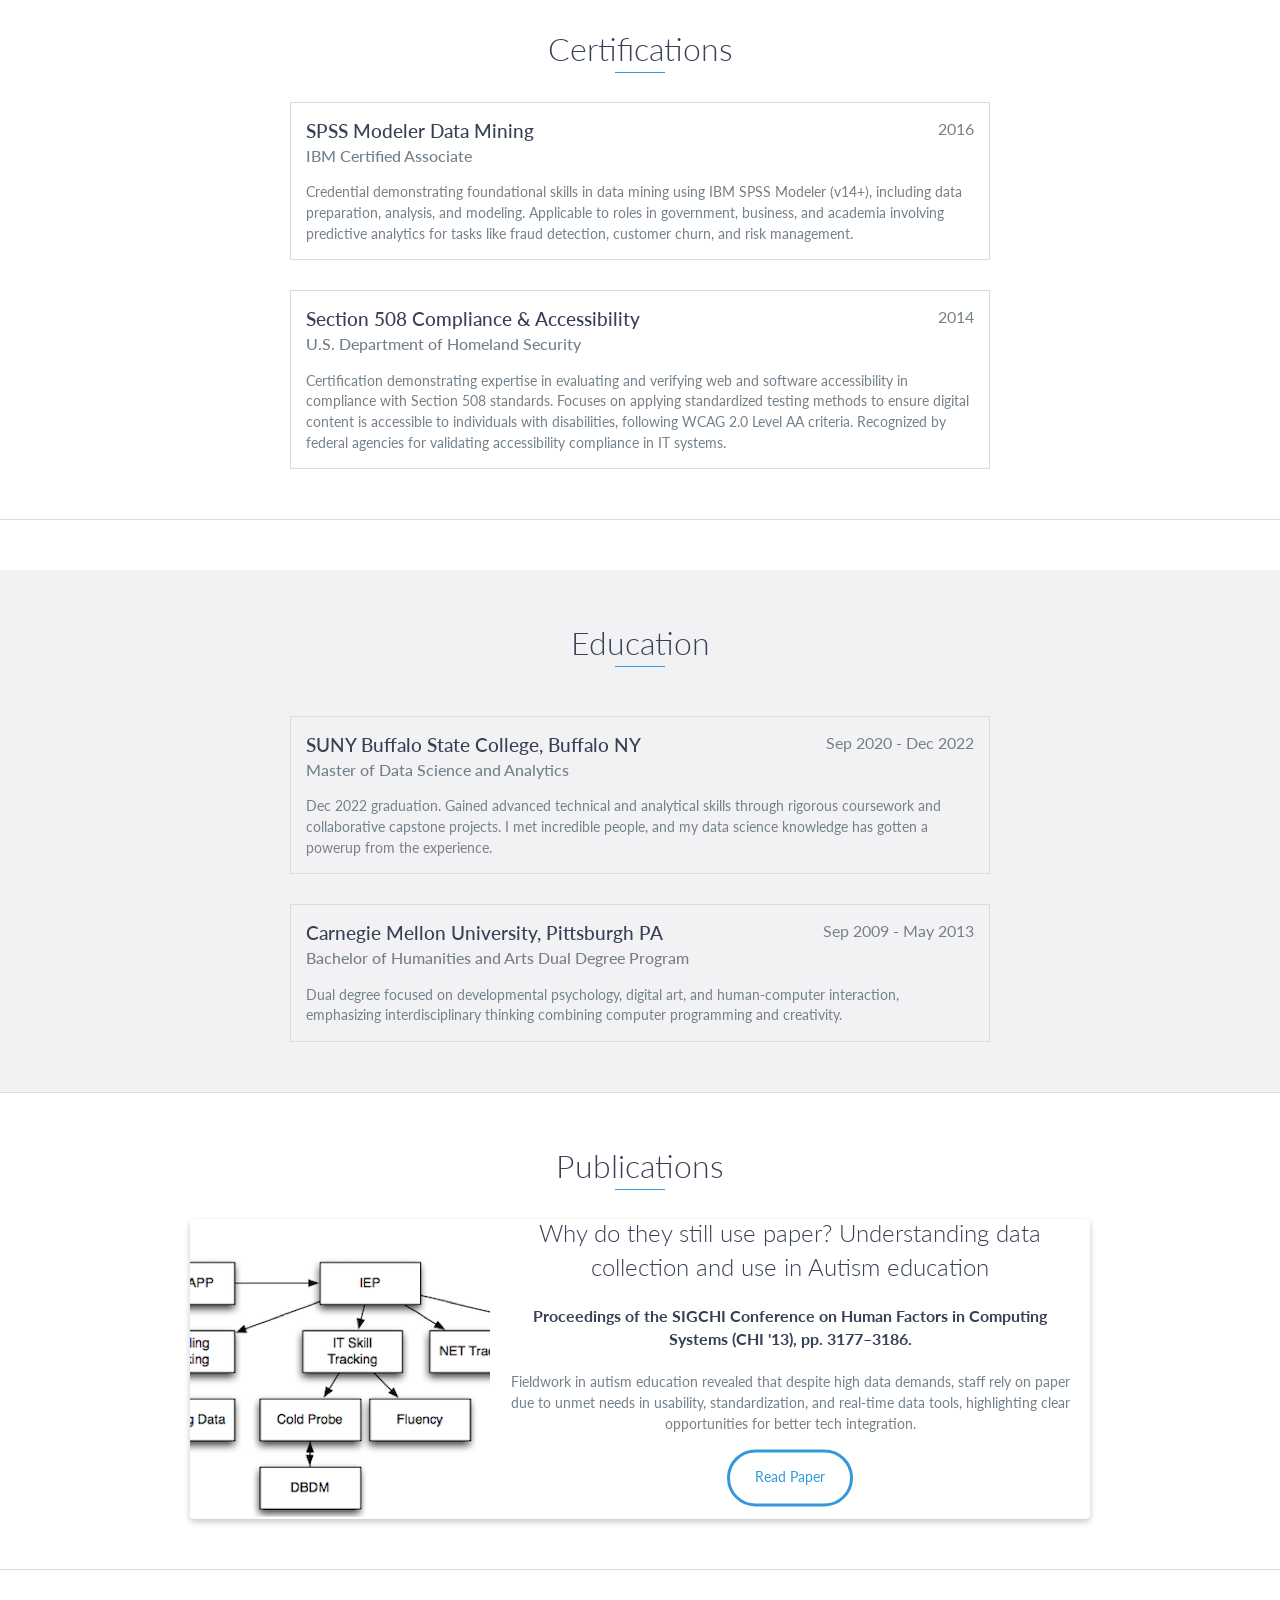
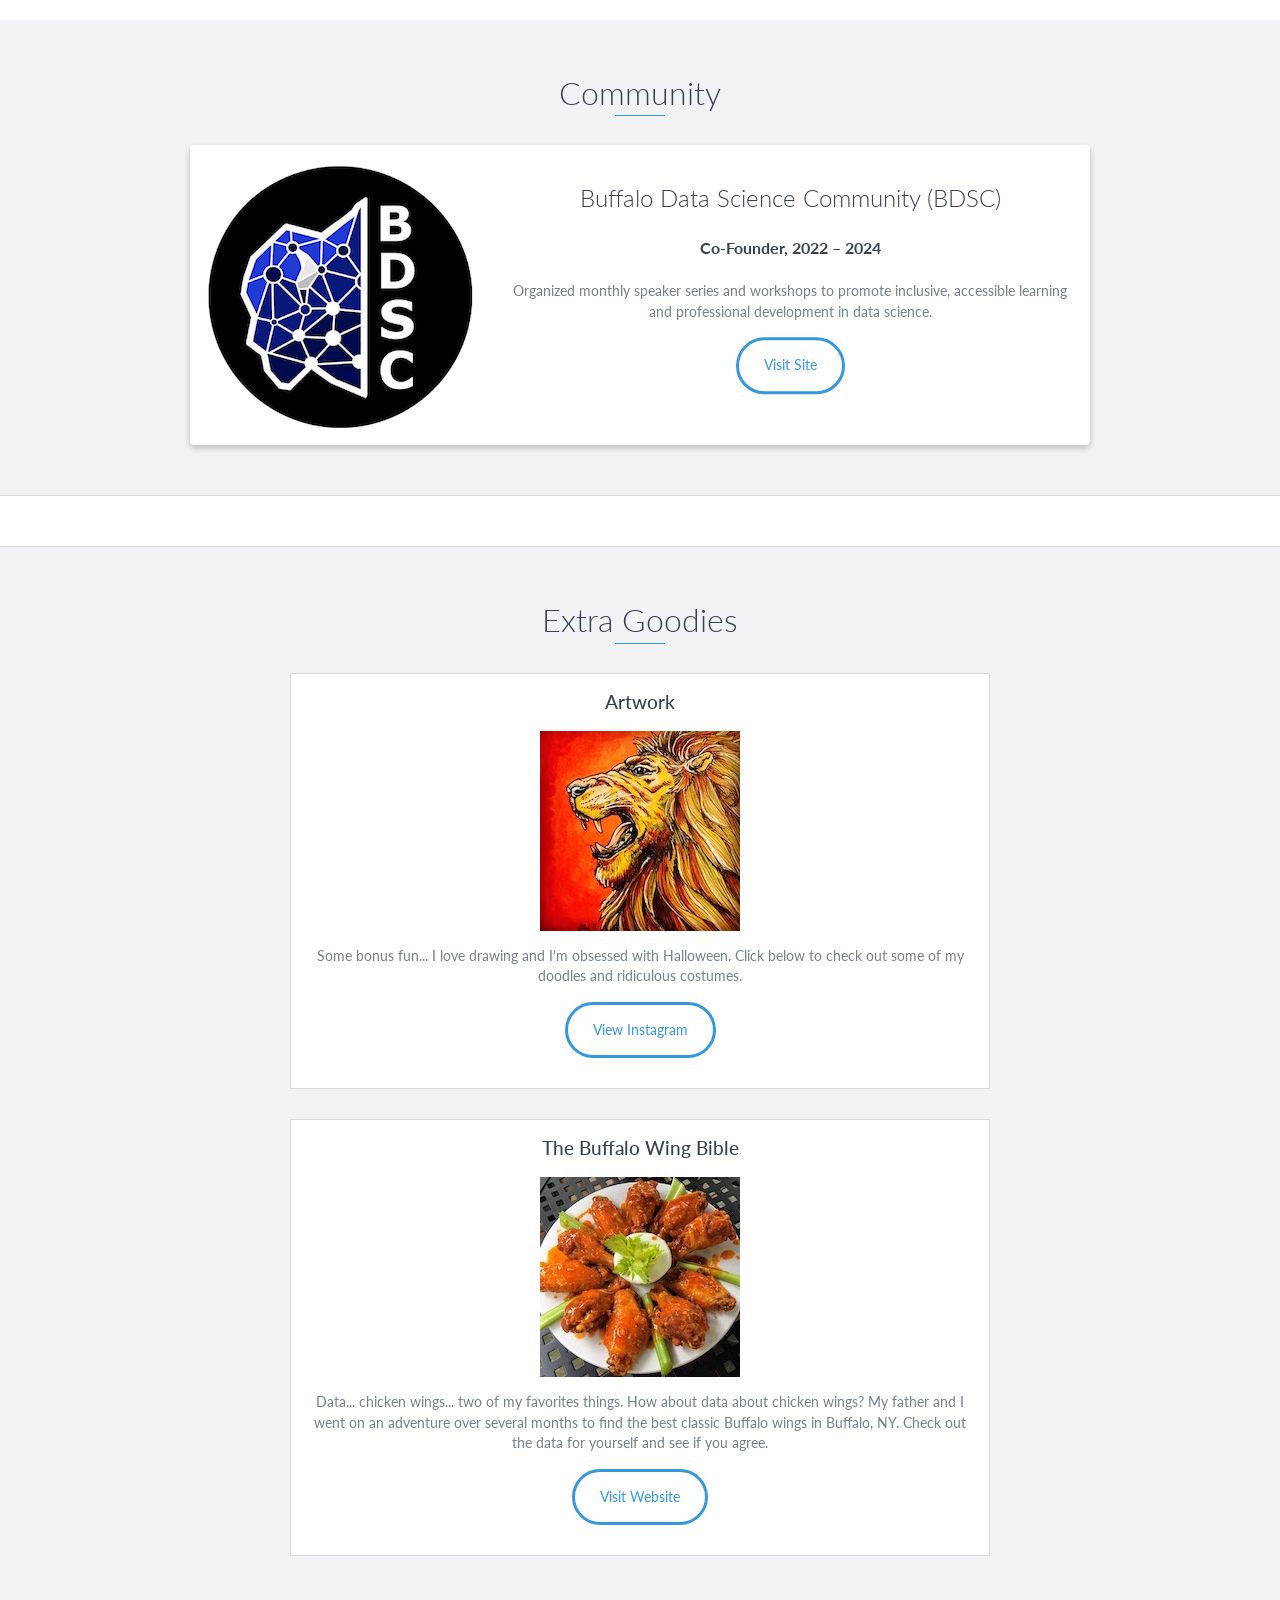
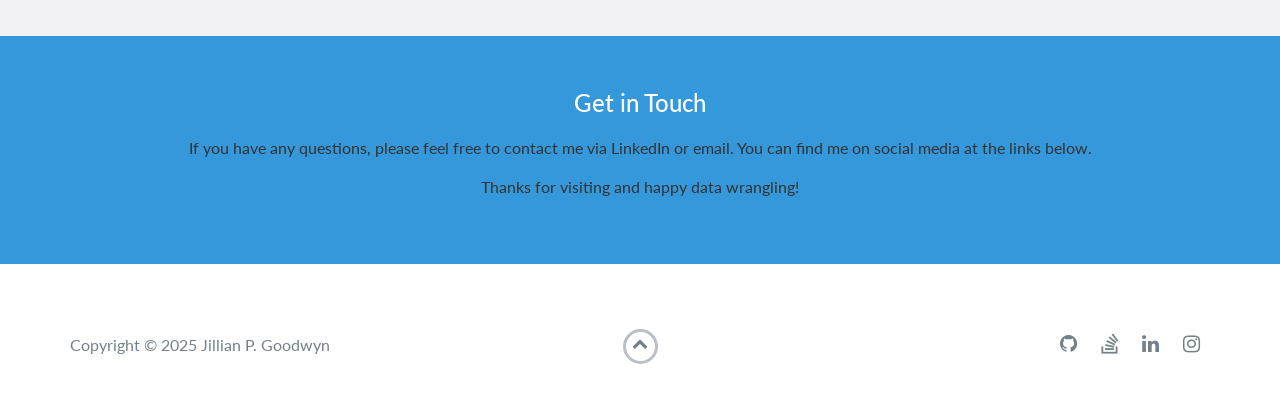
==== commit 16d68264: "updated widget title and links" ====
--- a/index.html
+++ b/index.html
@@ -5,7 +5,7 @@
     <meta charset="utf-8">
     <meta http-equiv="X-UA-Compatible" content="IE=edge">
     <meta name="viewport" content="width=device-width, initial-scale=1">
-    <title>Jillian P. Goodwyn Portfolio</title>
+    <title>Jill P. Shepard Portfolio</title>
     <link rel="shortcut icon" href="favicon.ico" type="image/x-icon">
     <link rel="icon" href="favicon.ico" type="image/x-icon">
     <link href="https://fonts.googleapis.com/css?family=Lato:300,400,700,900" rel="stylesheet">
@@ -47,9 +47,6 @@
             </li>
             <li>
                 <a href="#community">Community</a>
-            </li>
-            <li>
-                <a href="#bonus">Bonus</a>
             </li>
             <li>
                 <a href="#contact">Contact</a>
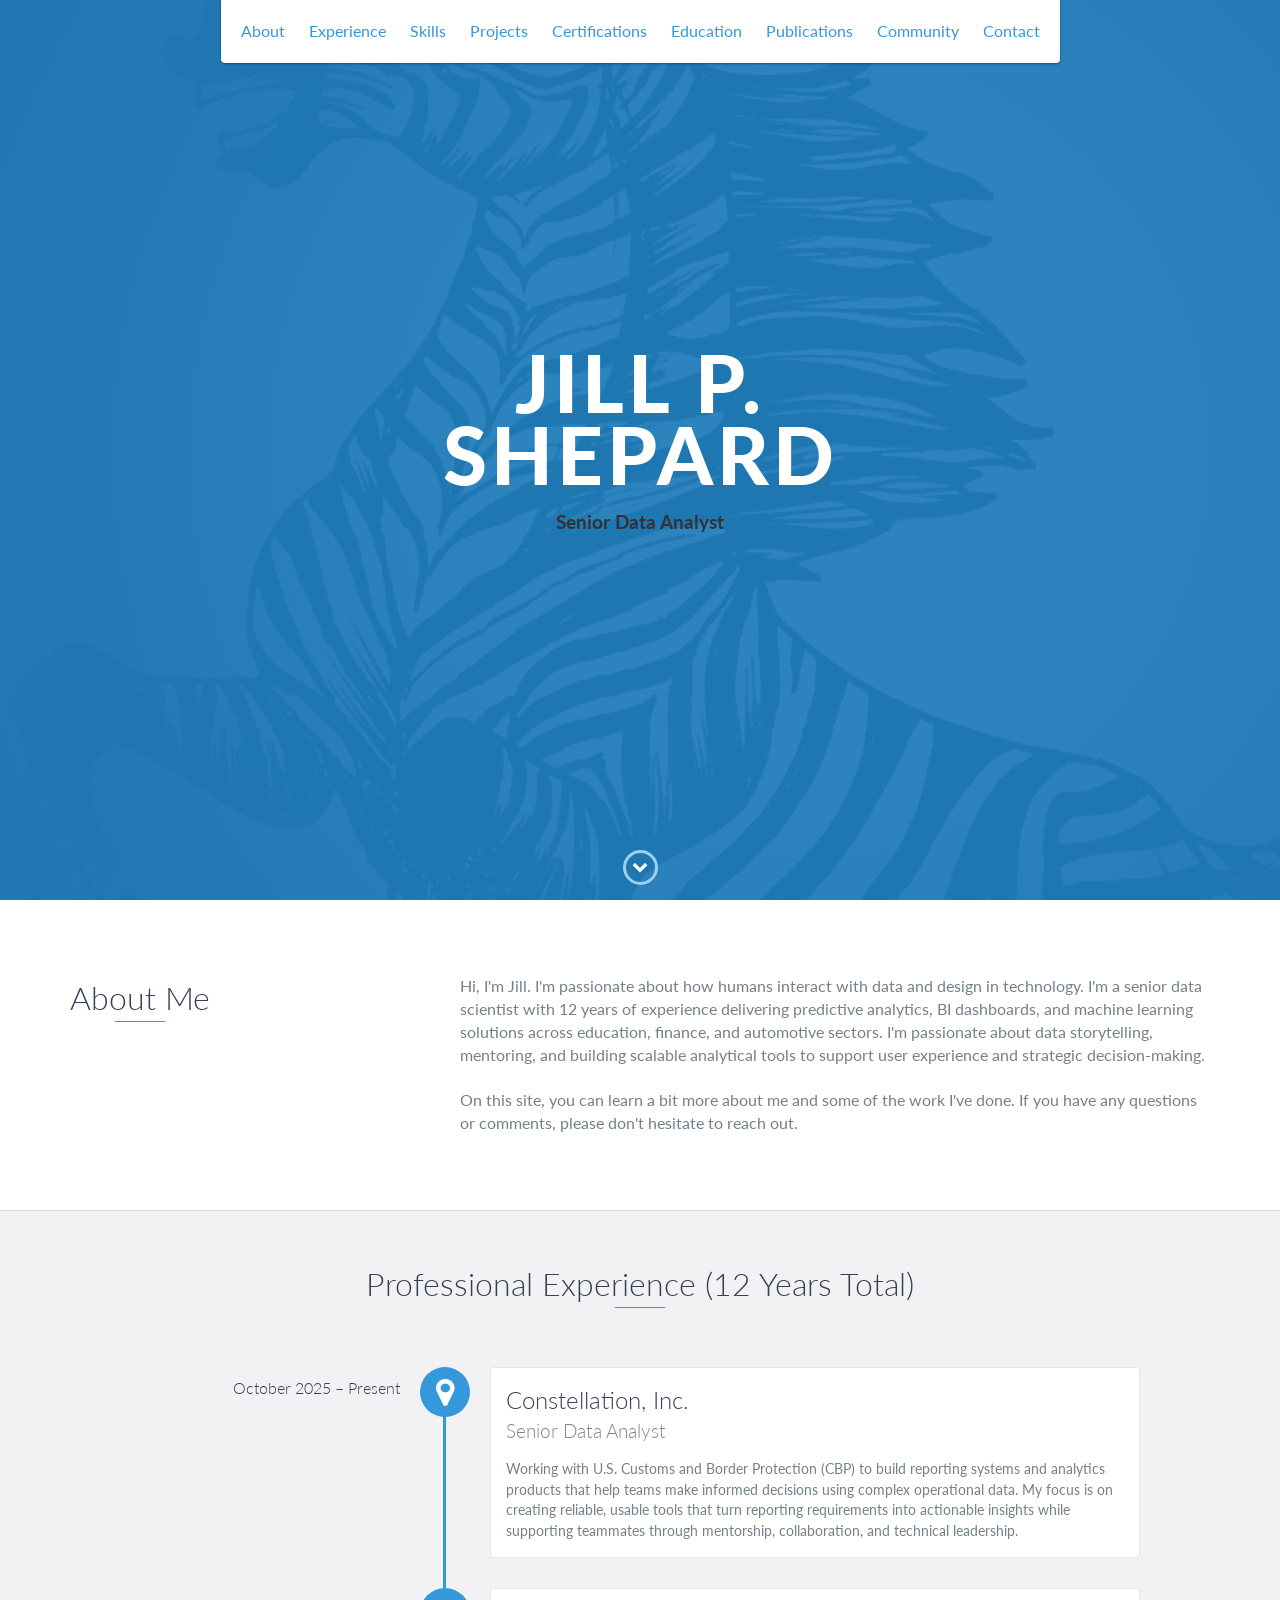
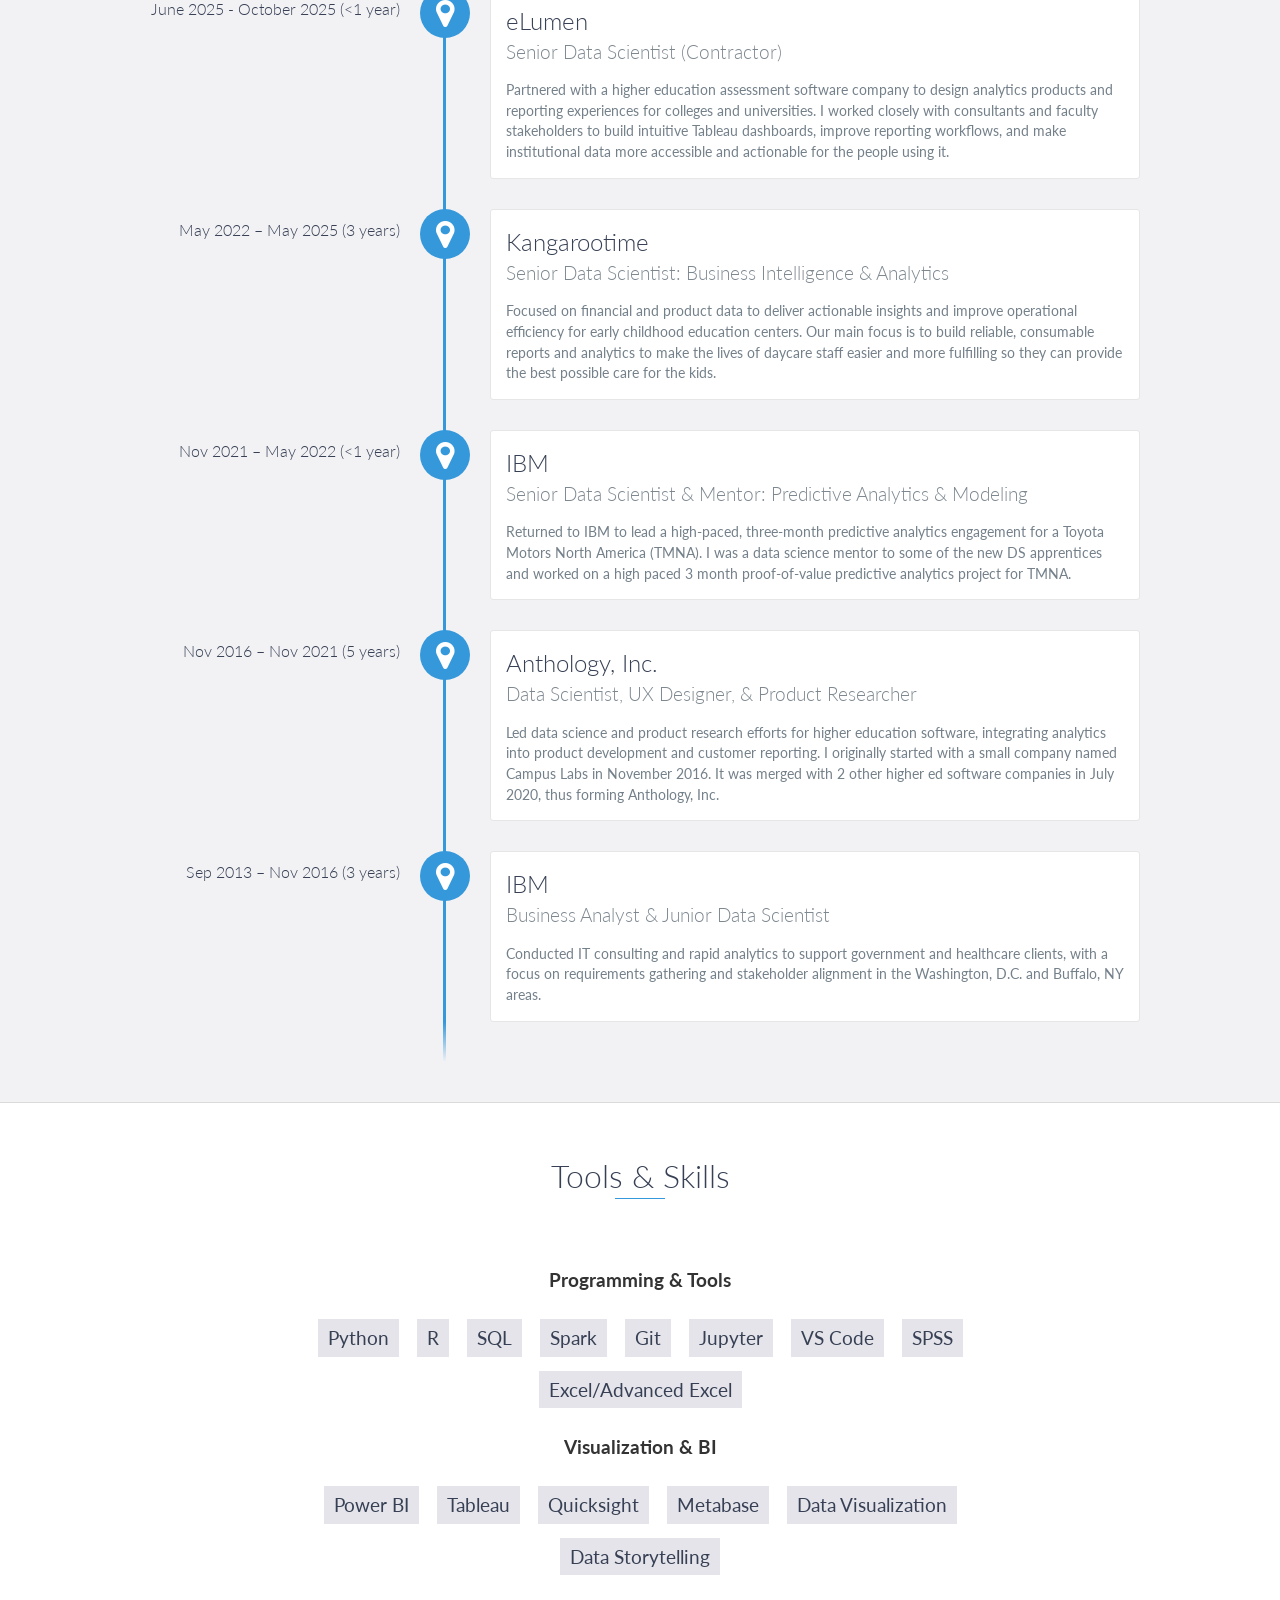
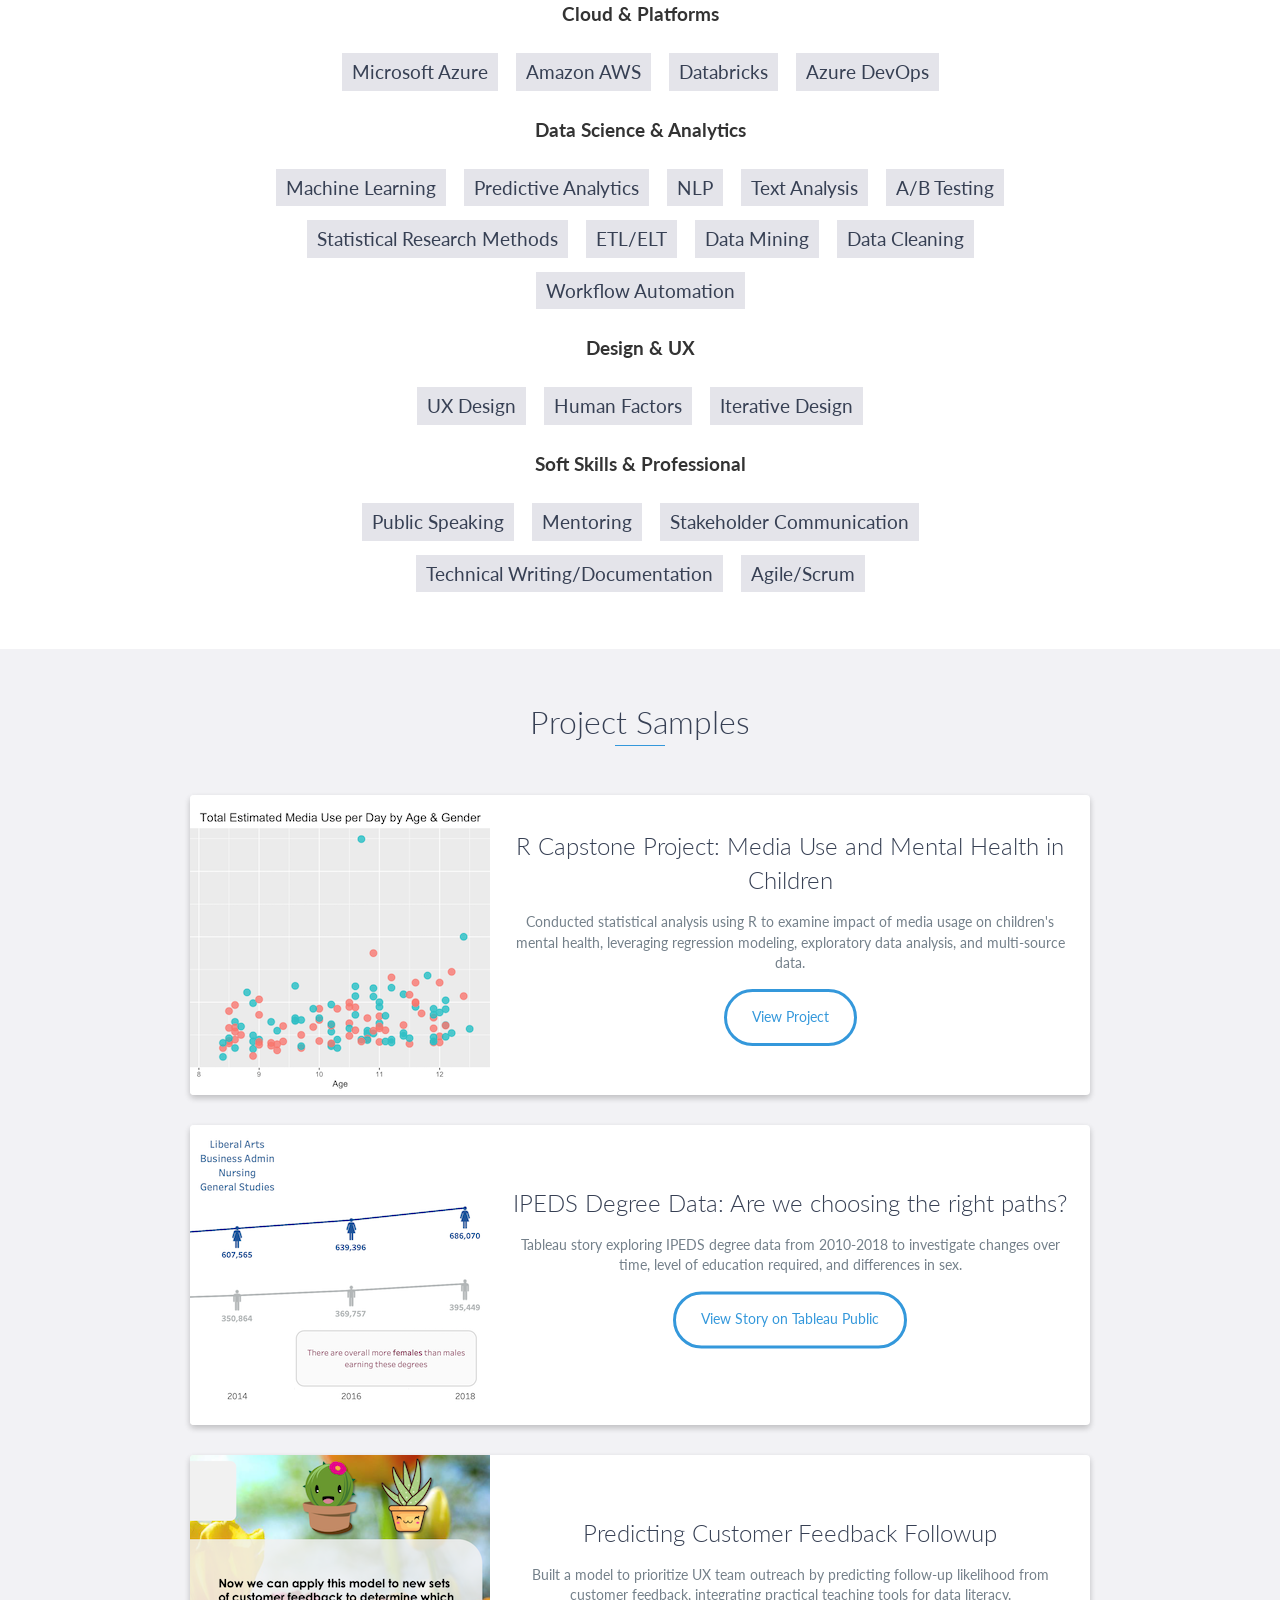
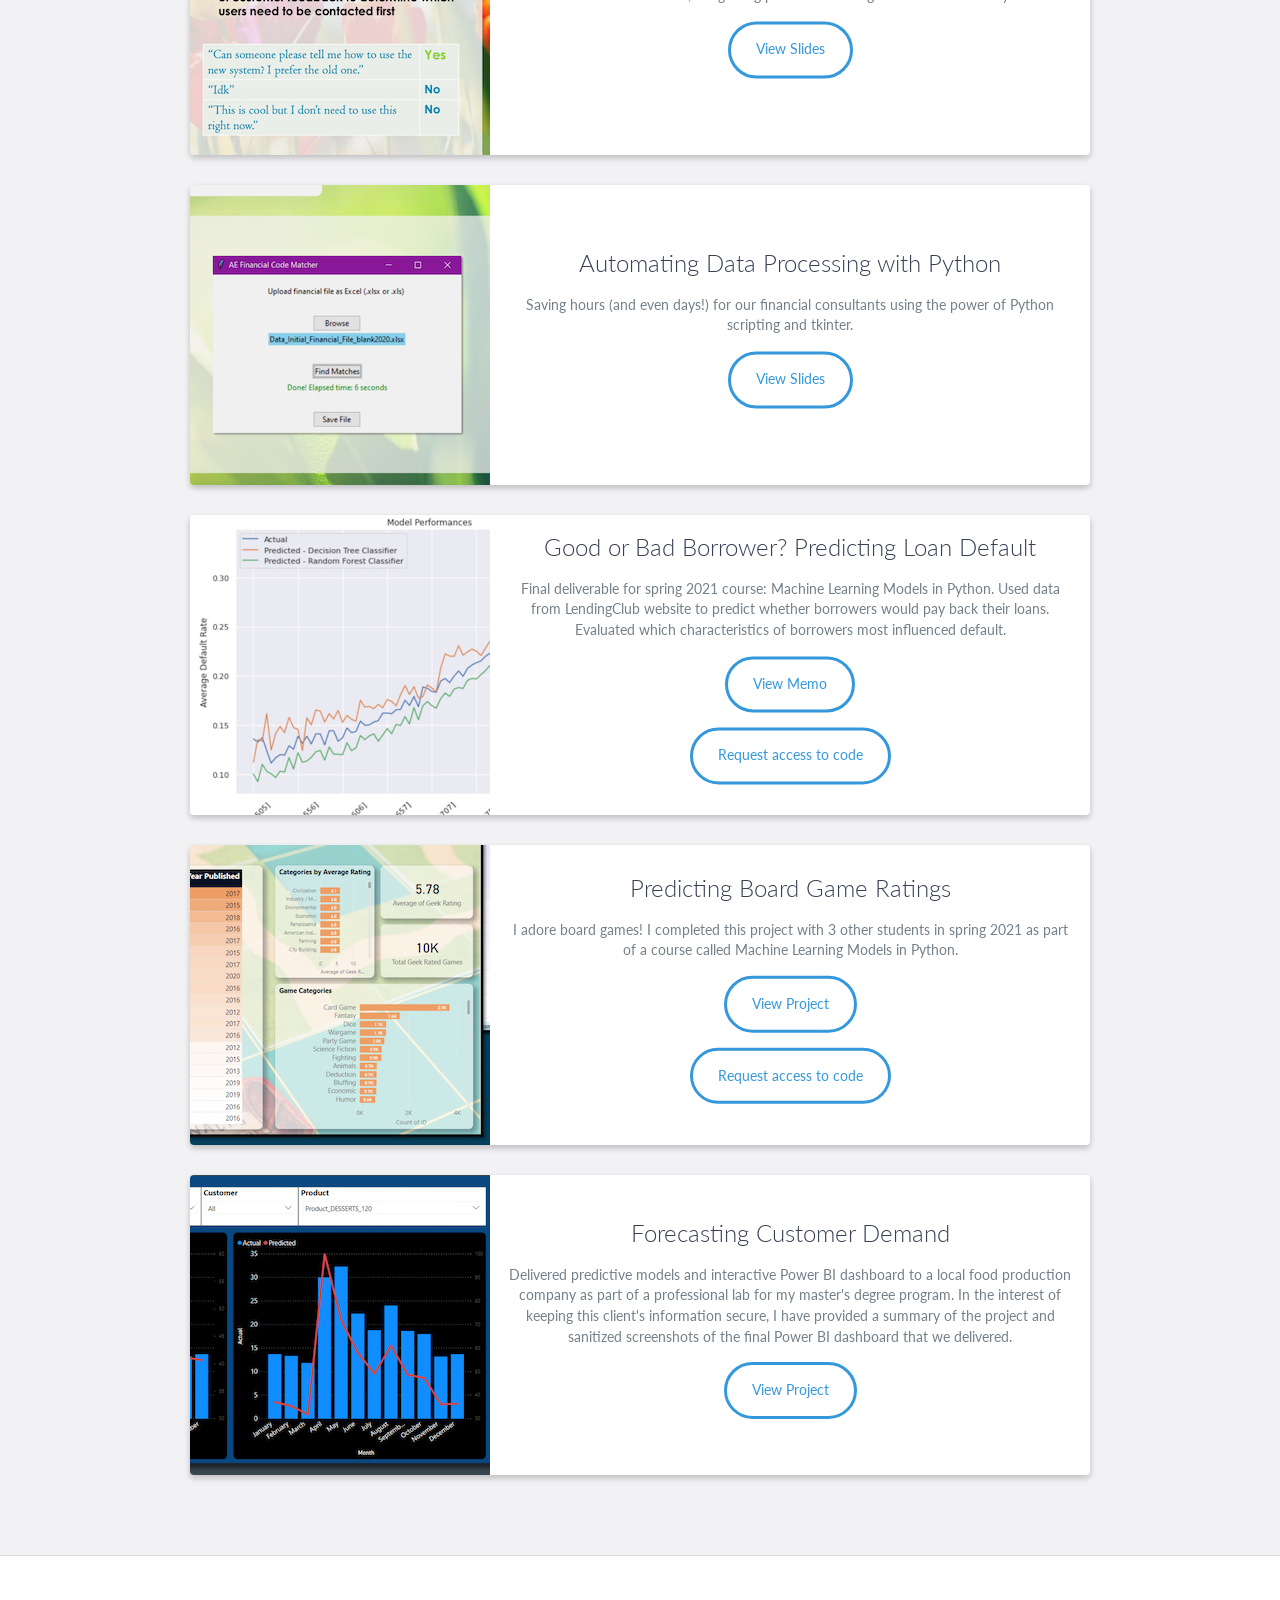
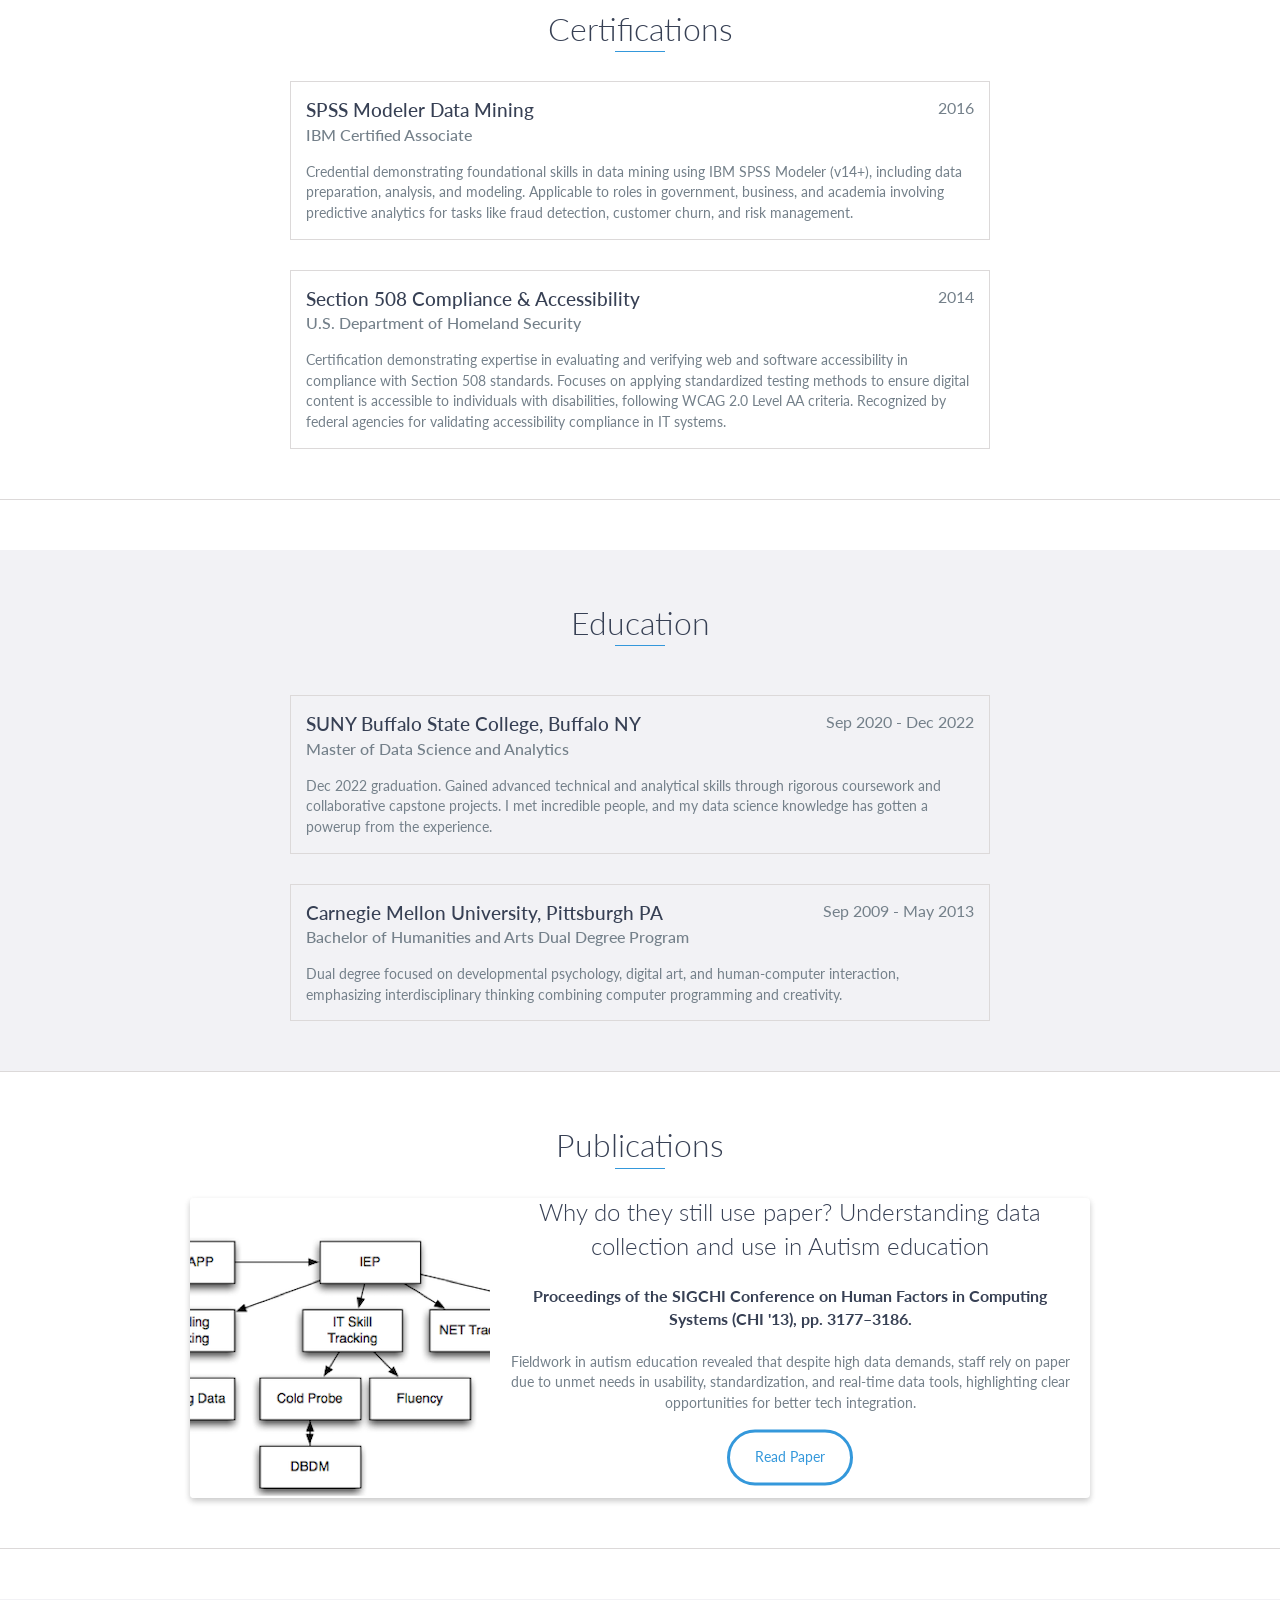
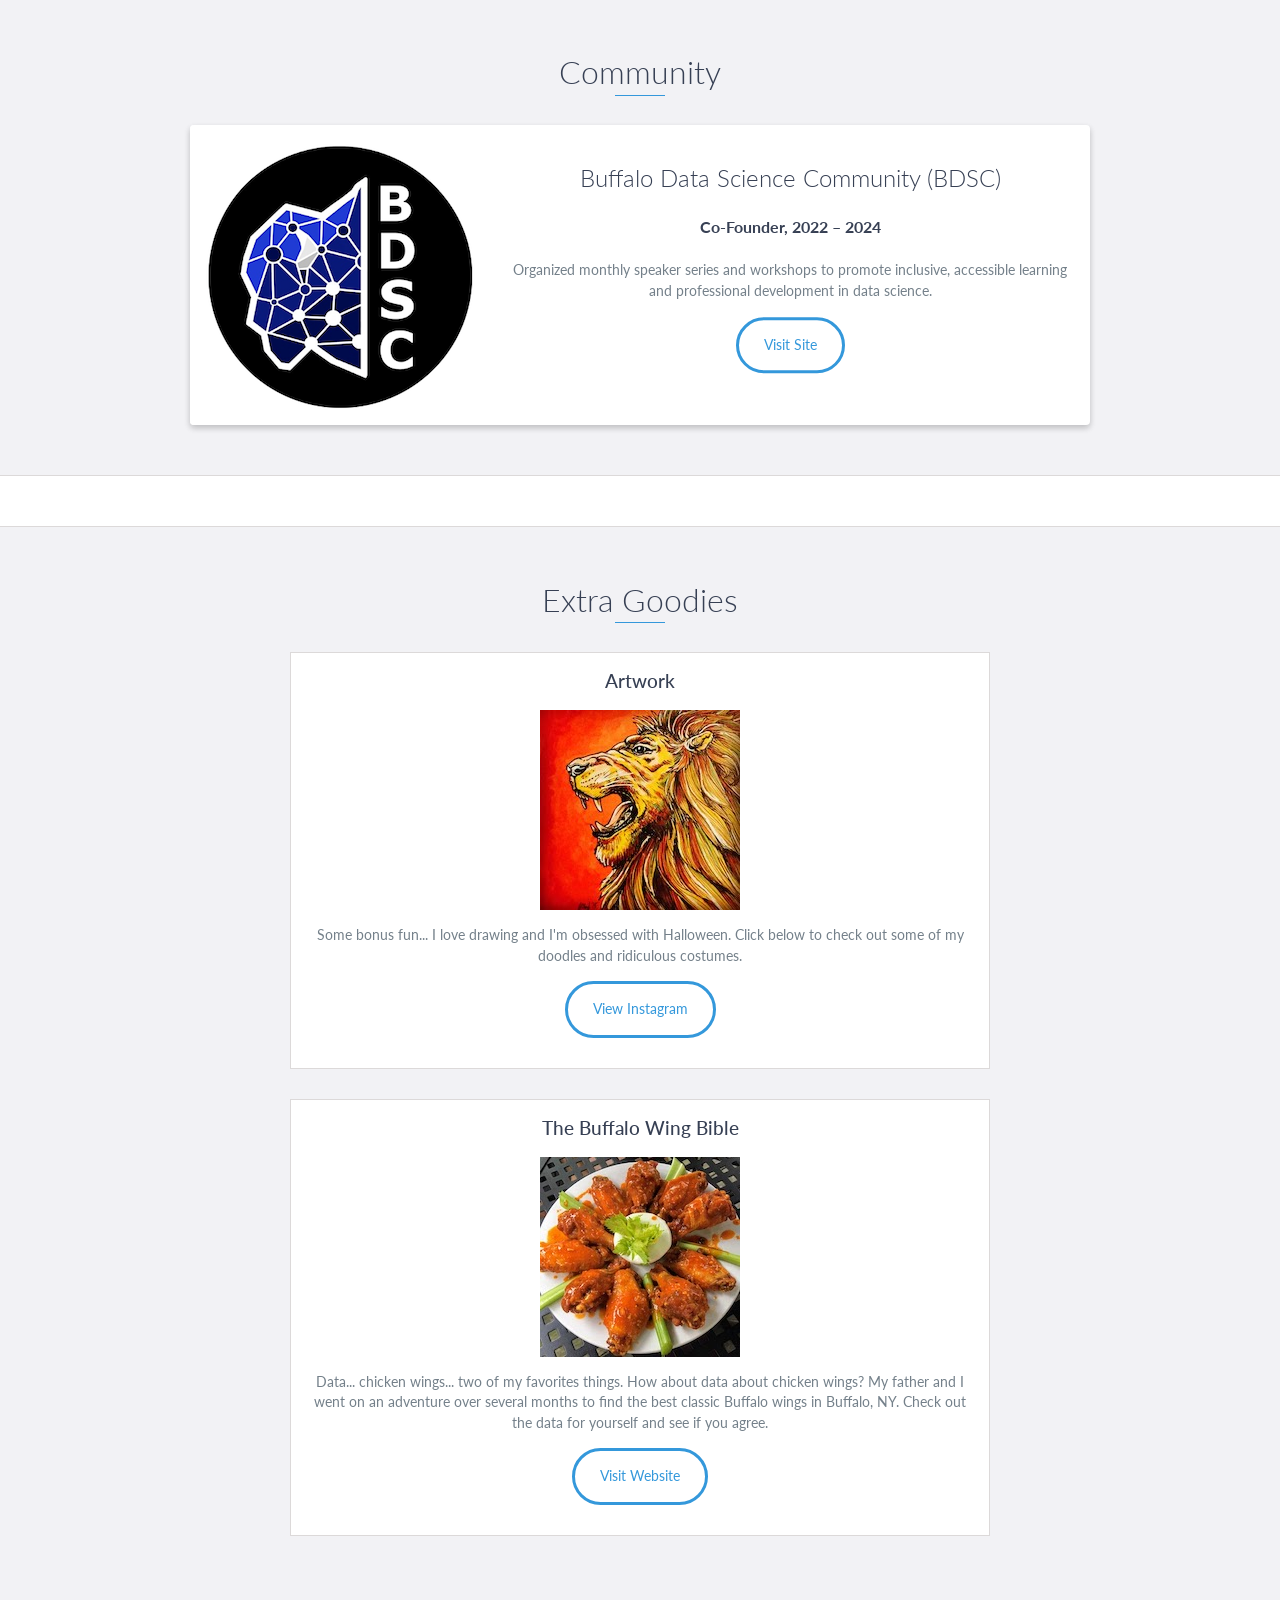
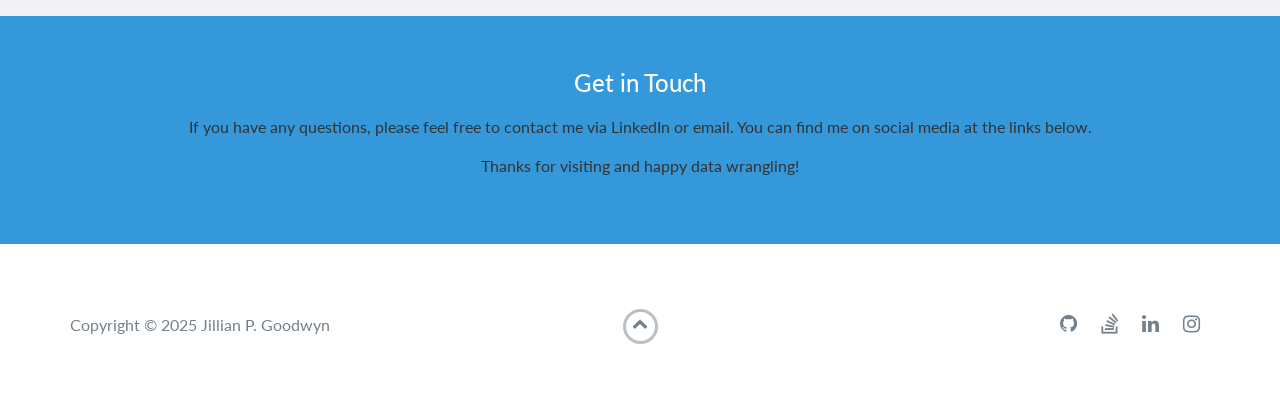
==== commit 2ce80dc4: "updated minor wording for TMNA" ====
--- a/index.html
+++ b/index.html
@@ -136,8 +136,7 @@
                 <p>
                     Returned to IBM to lead a high-paced, three-month predictive analytics engagement for a Toyota
                     Motors North America (TMNA). I was a data science mentor to some of the new DS apprentices and
-                    worked on a high paced 3 month proof-of-value predictive analytics project for a large automotive
-                    company.
+                    worked on a high paced 3 month proof-of-value predictive analytics project for TMNA.
                 </p>
             </div>
 
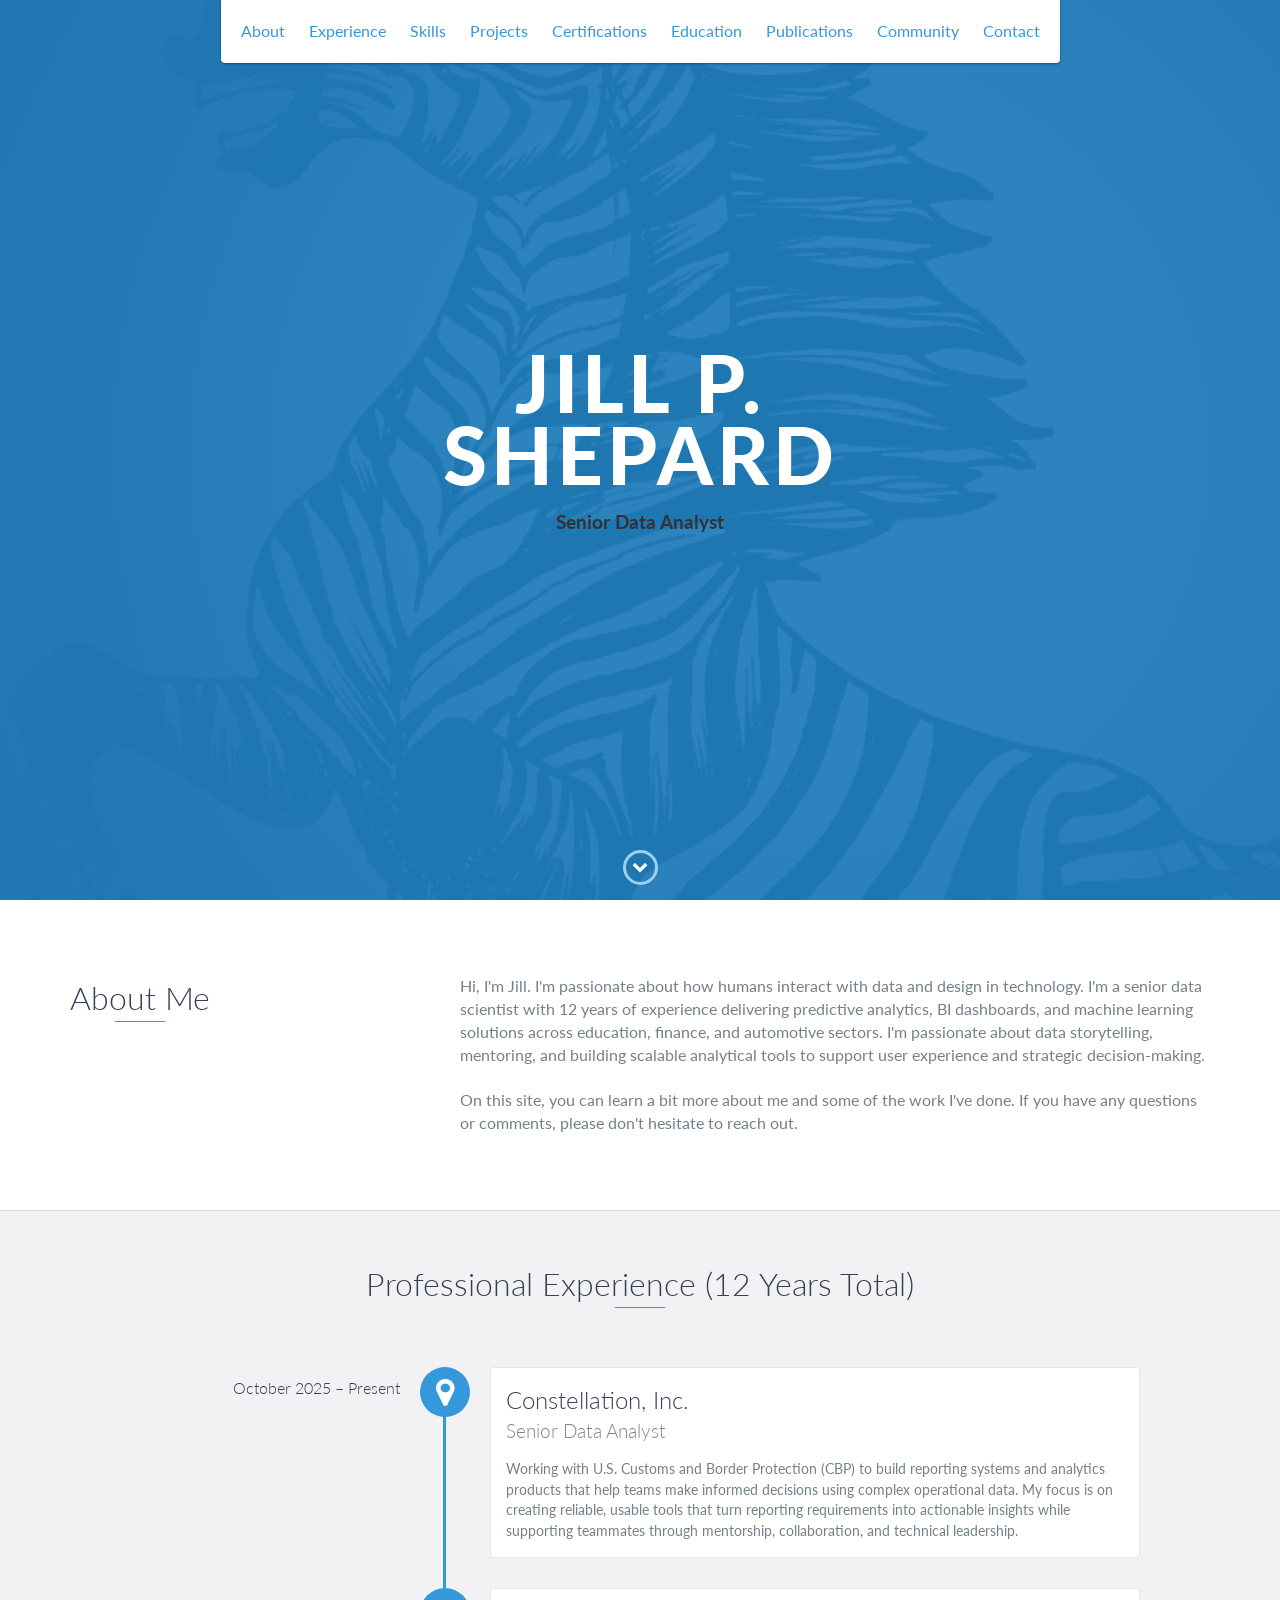
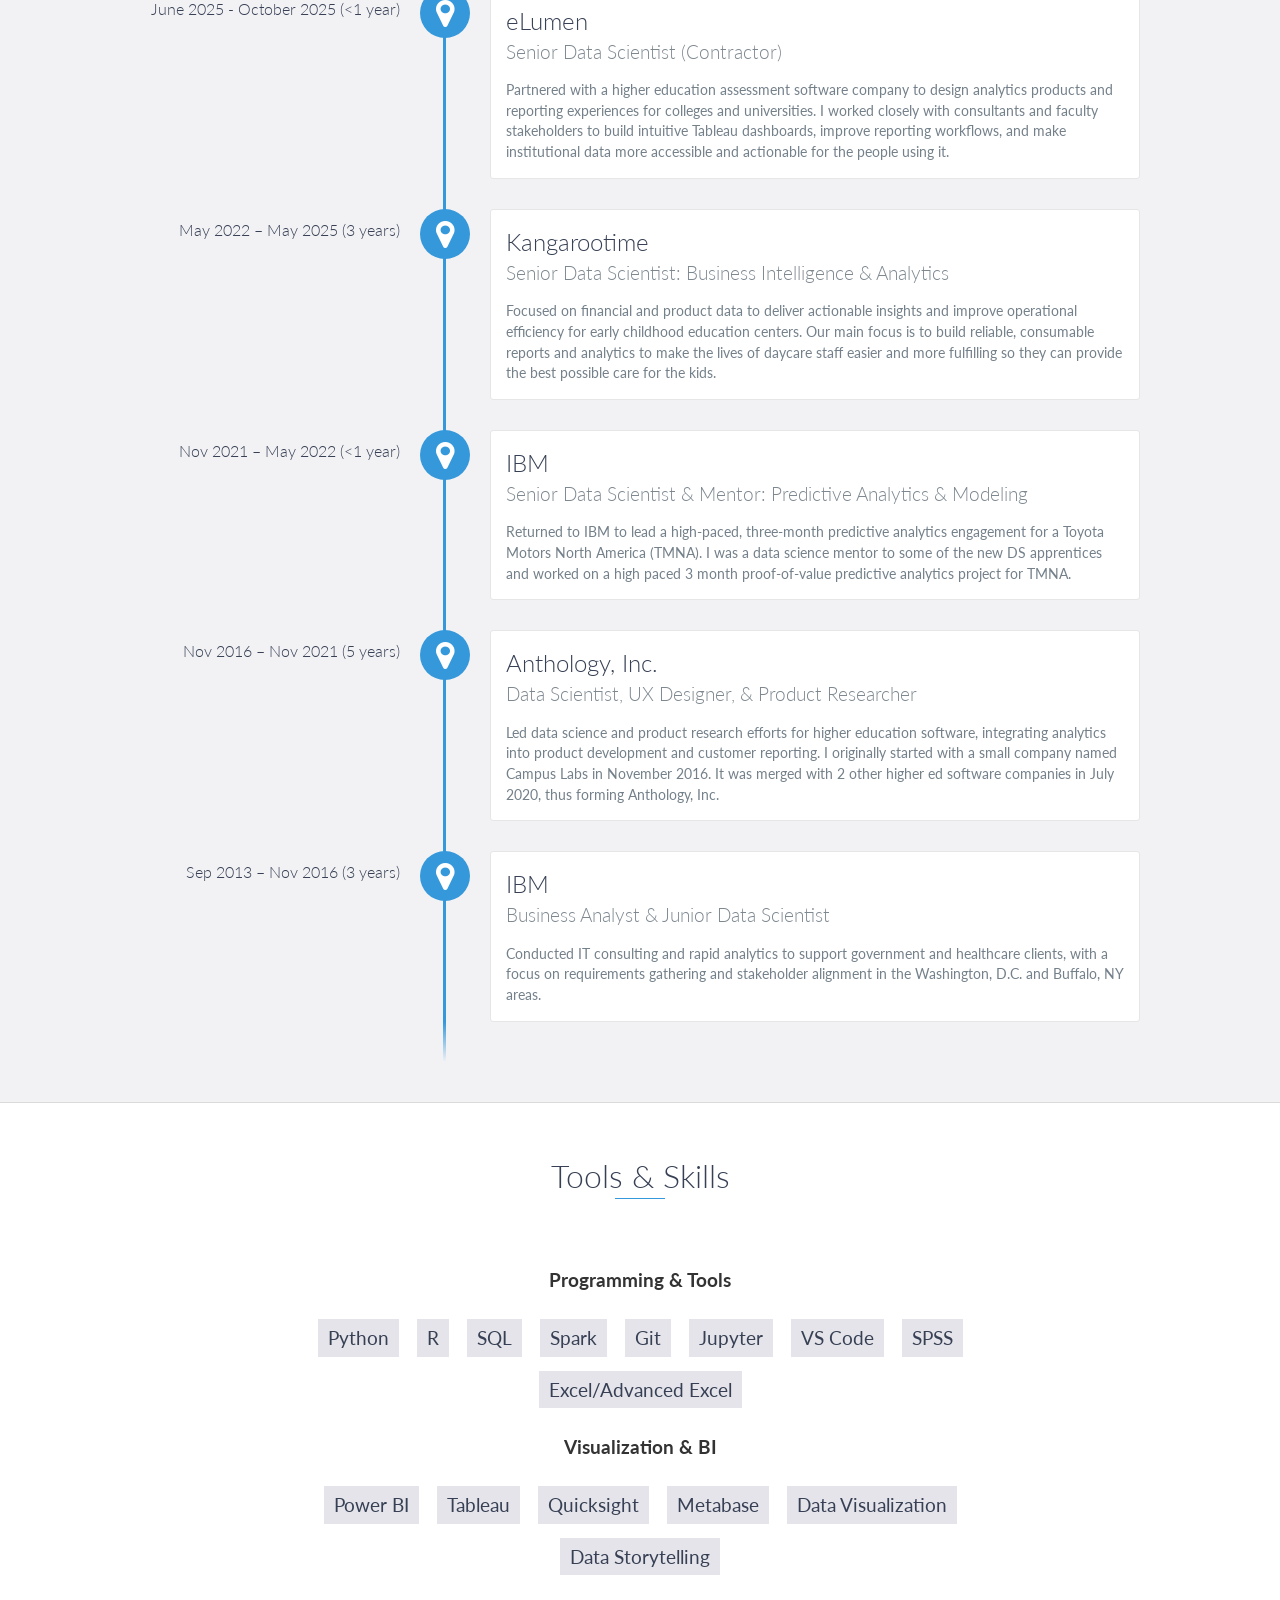
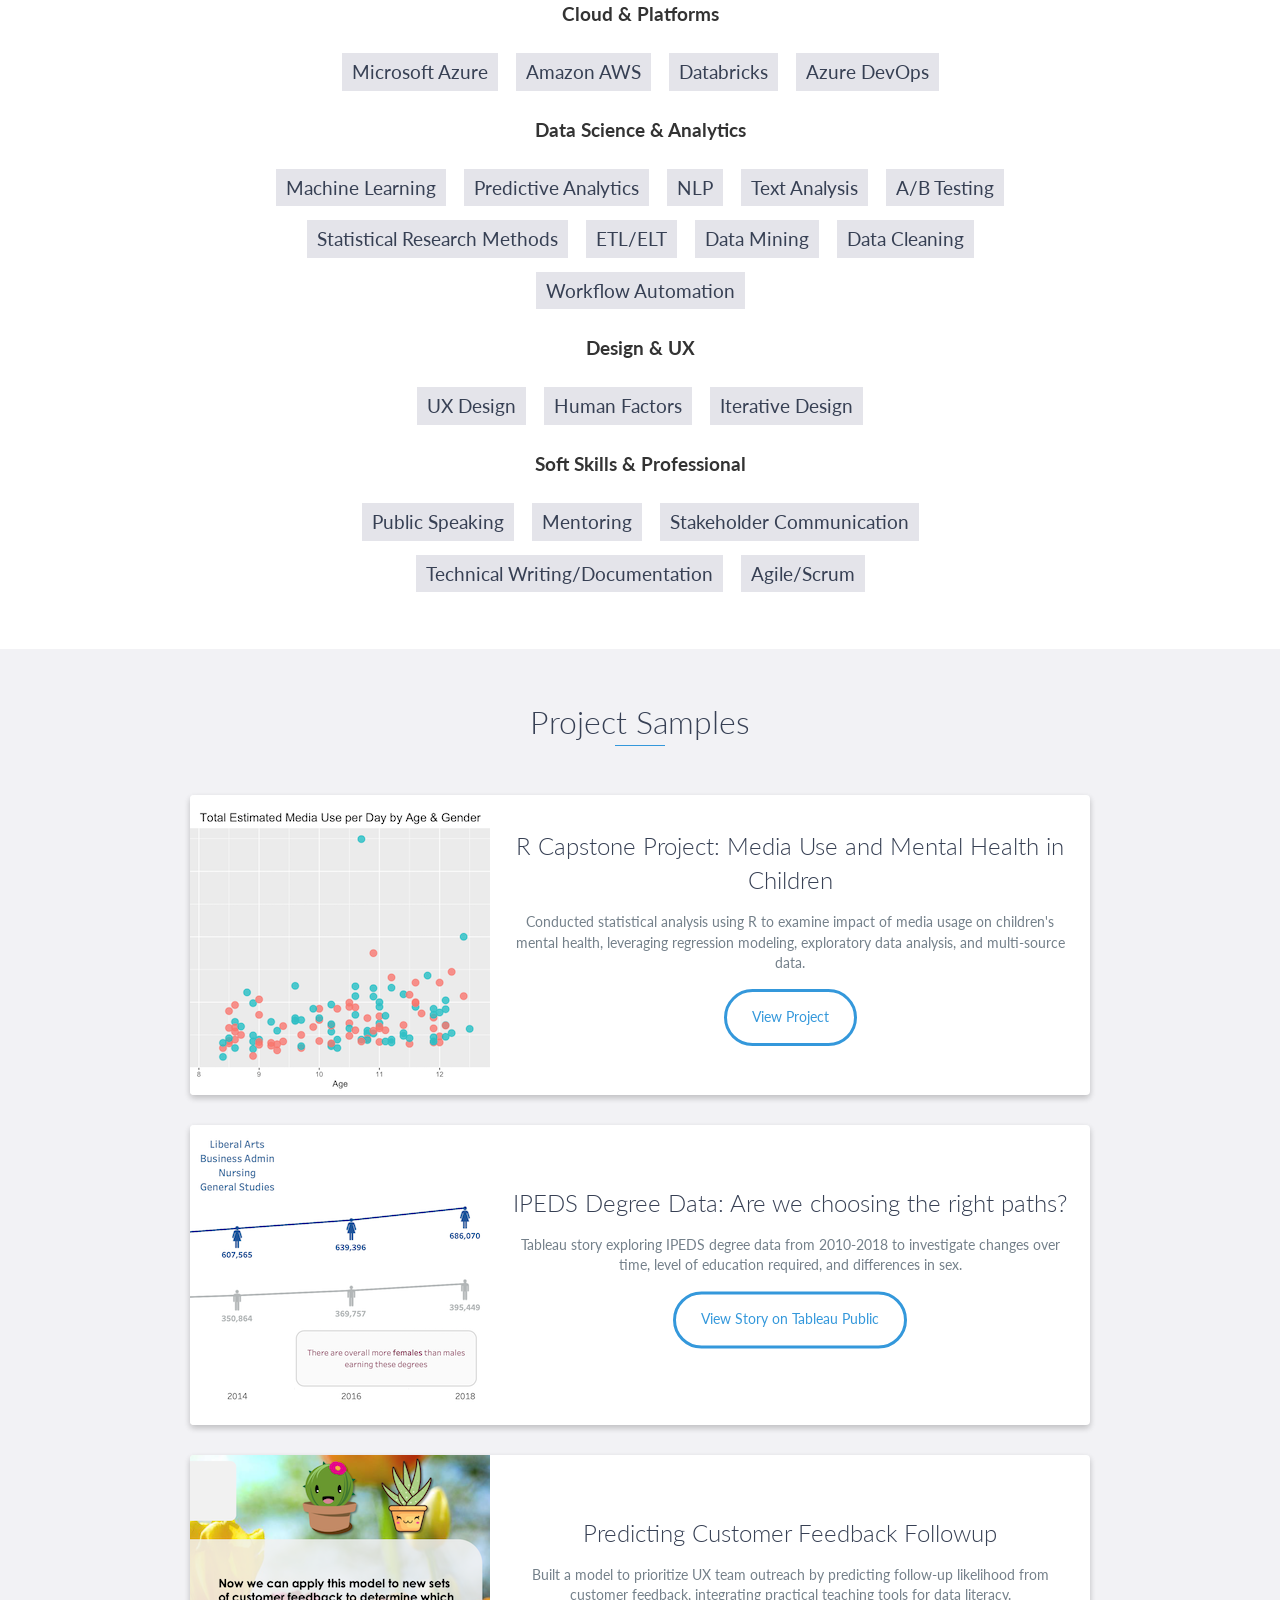
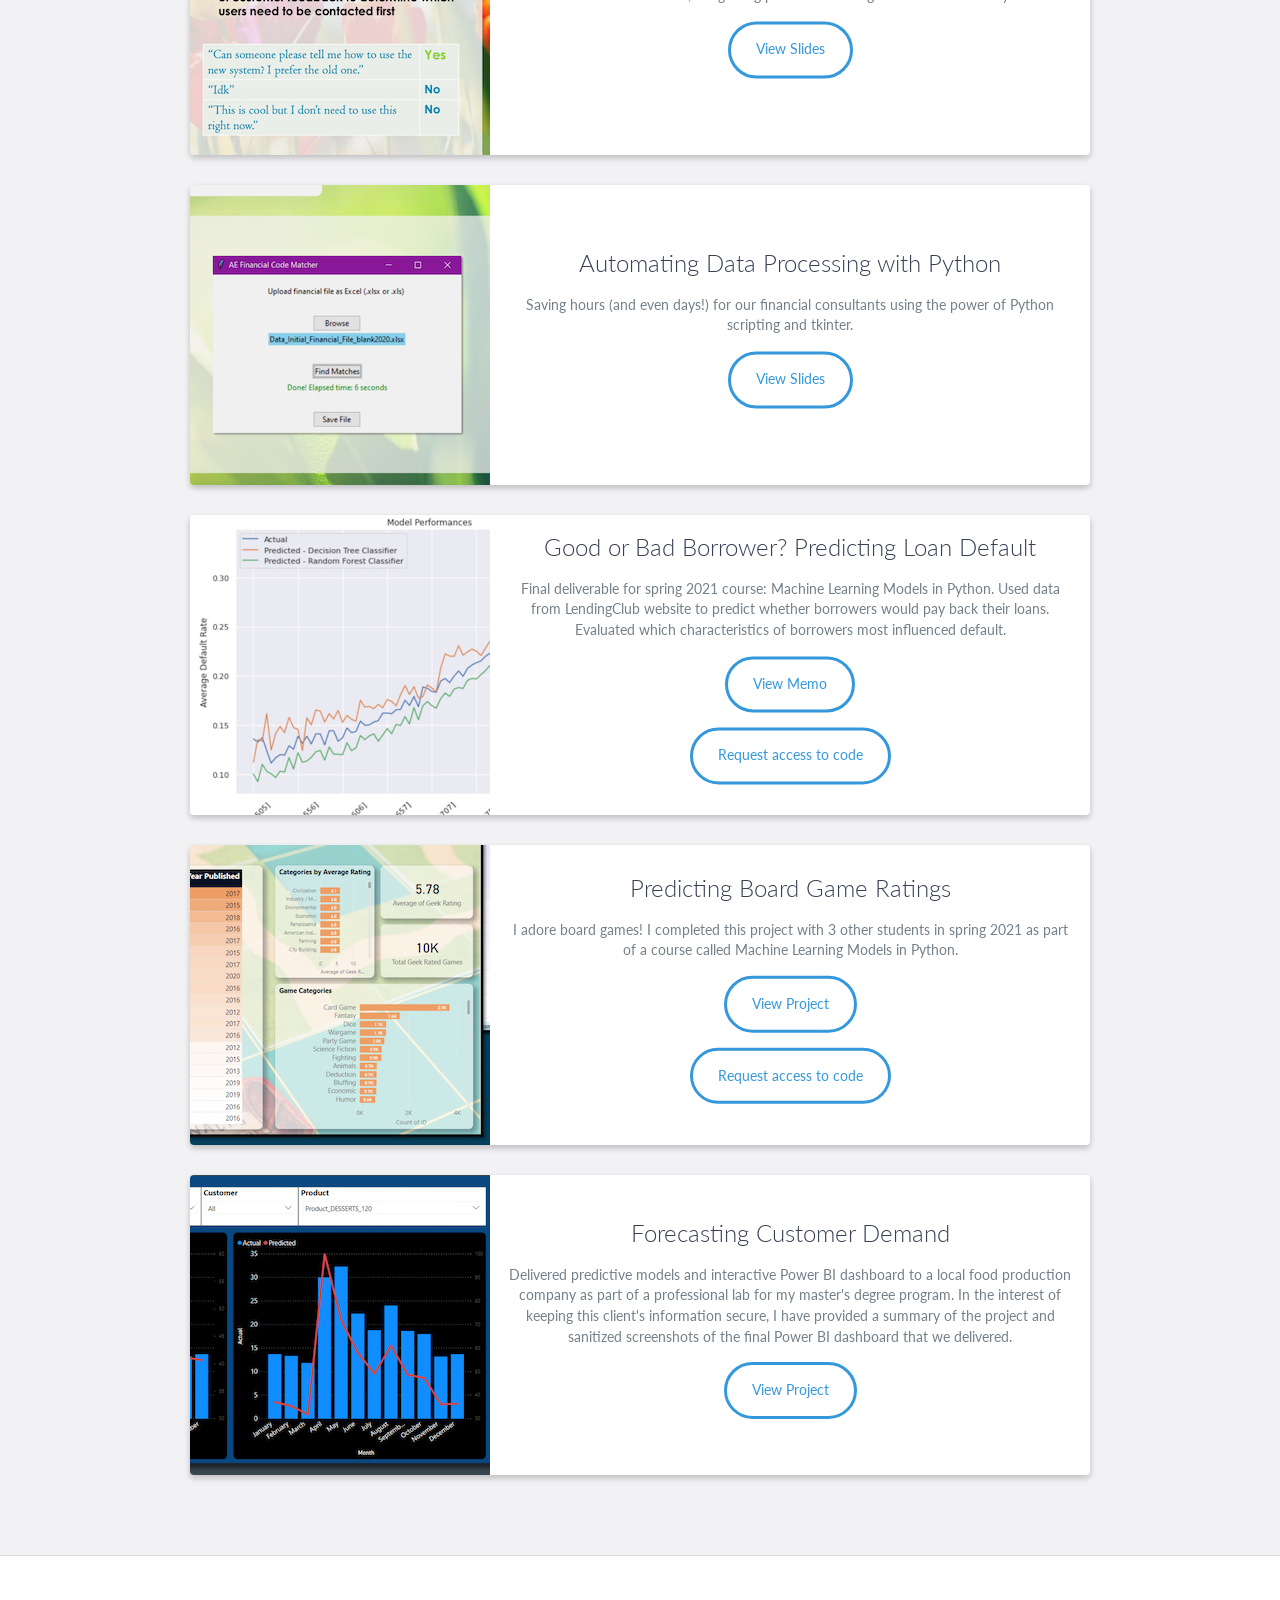
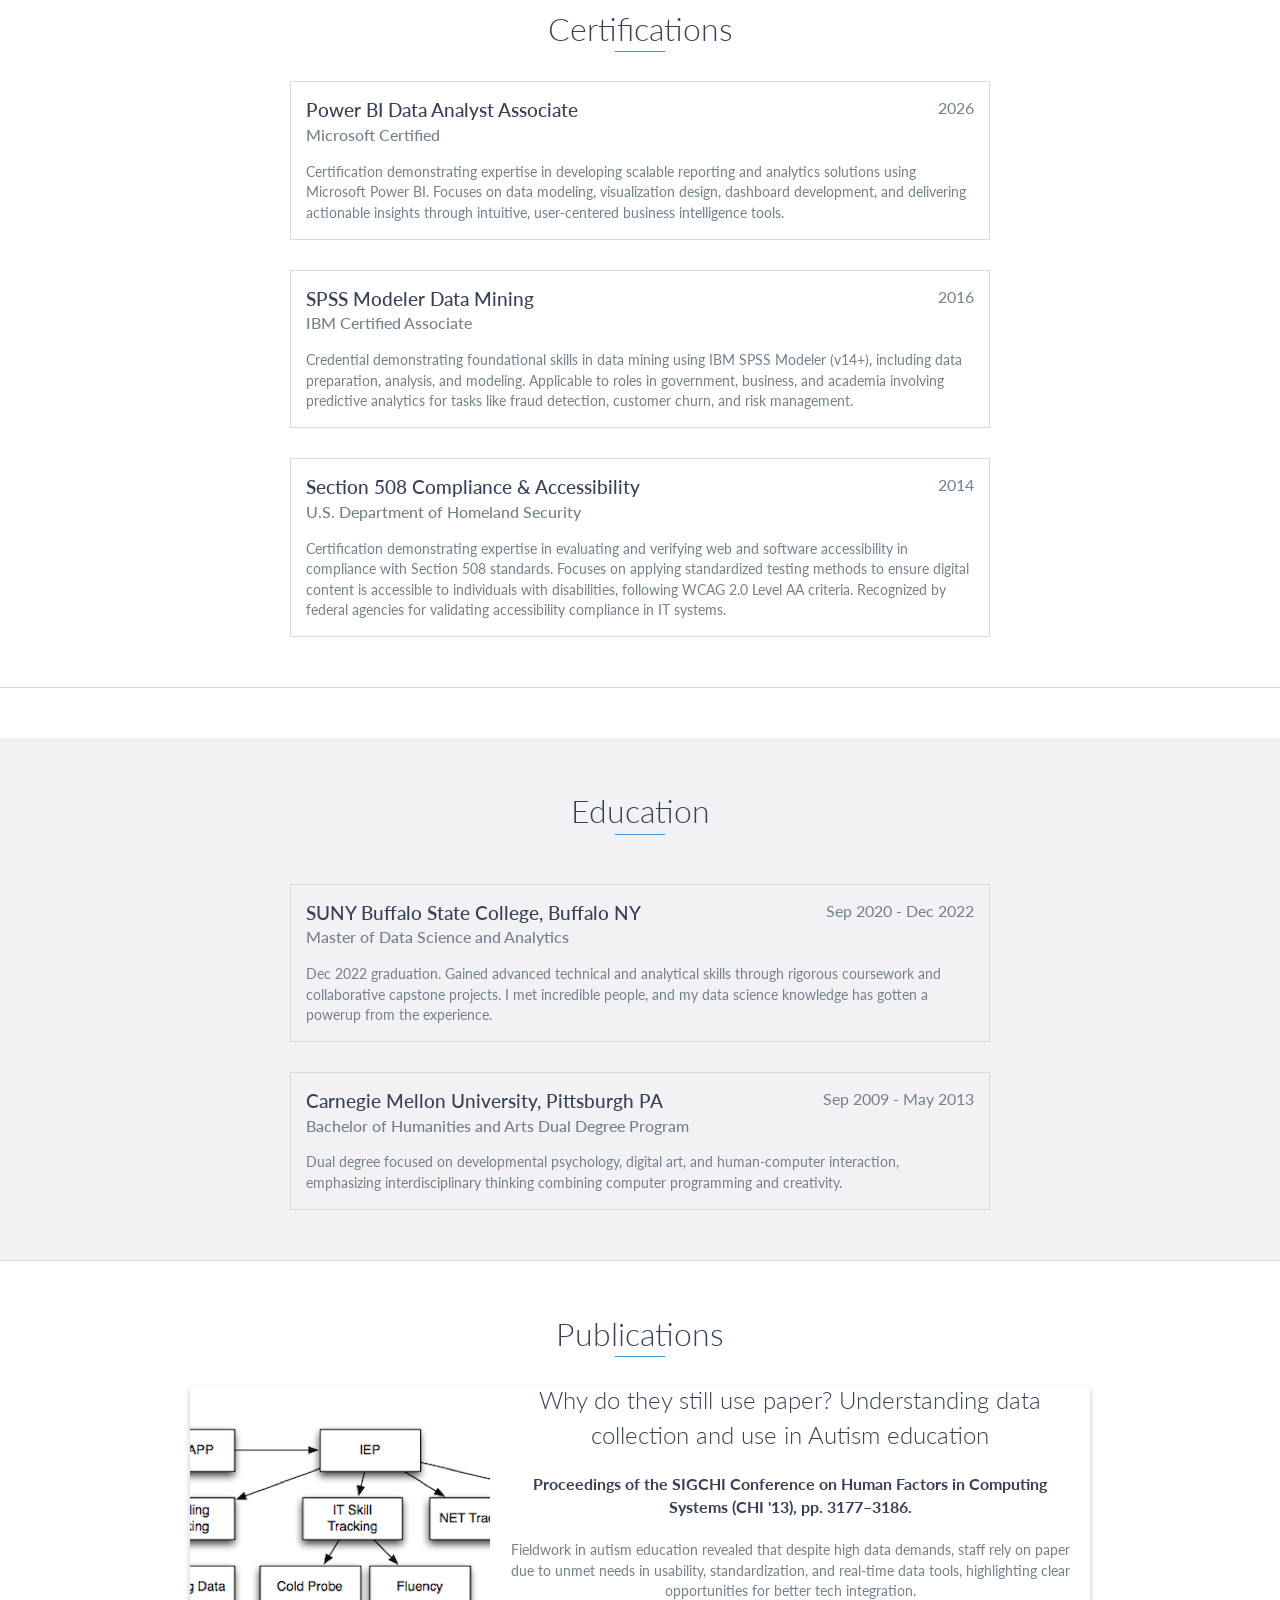
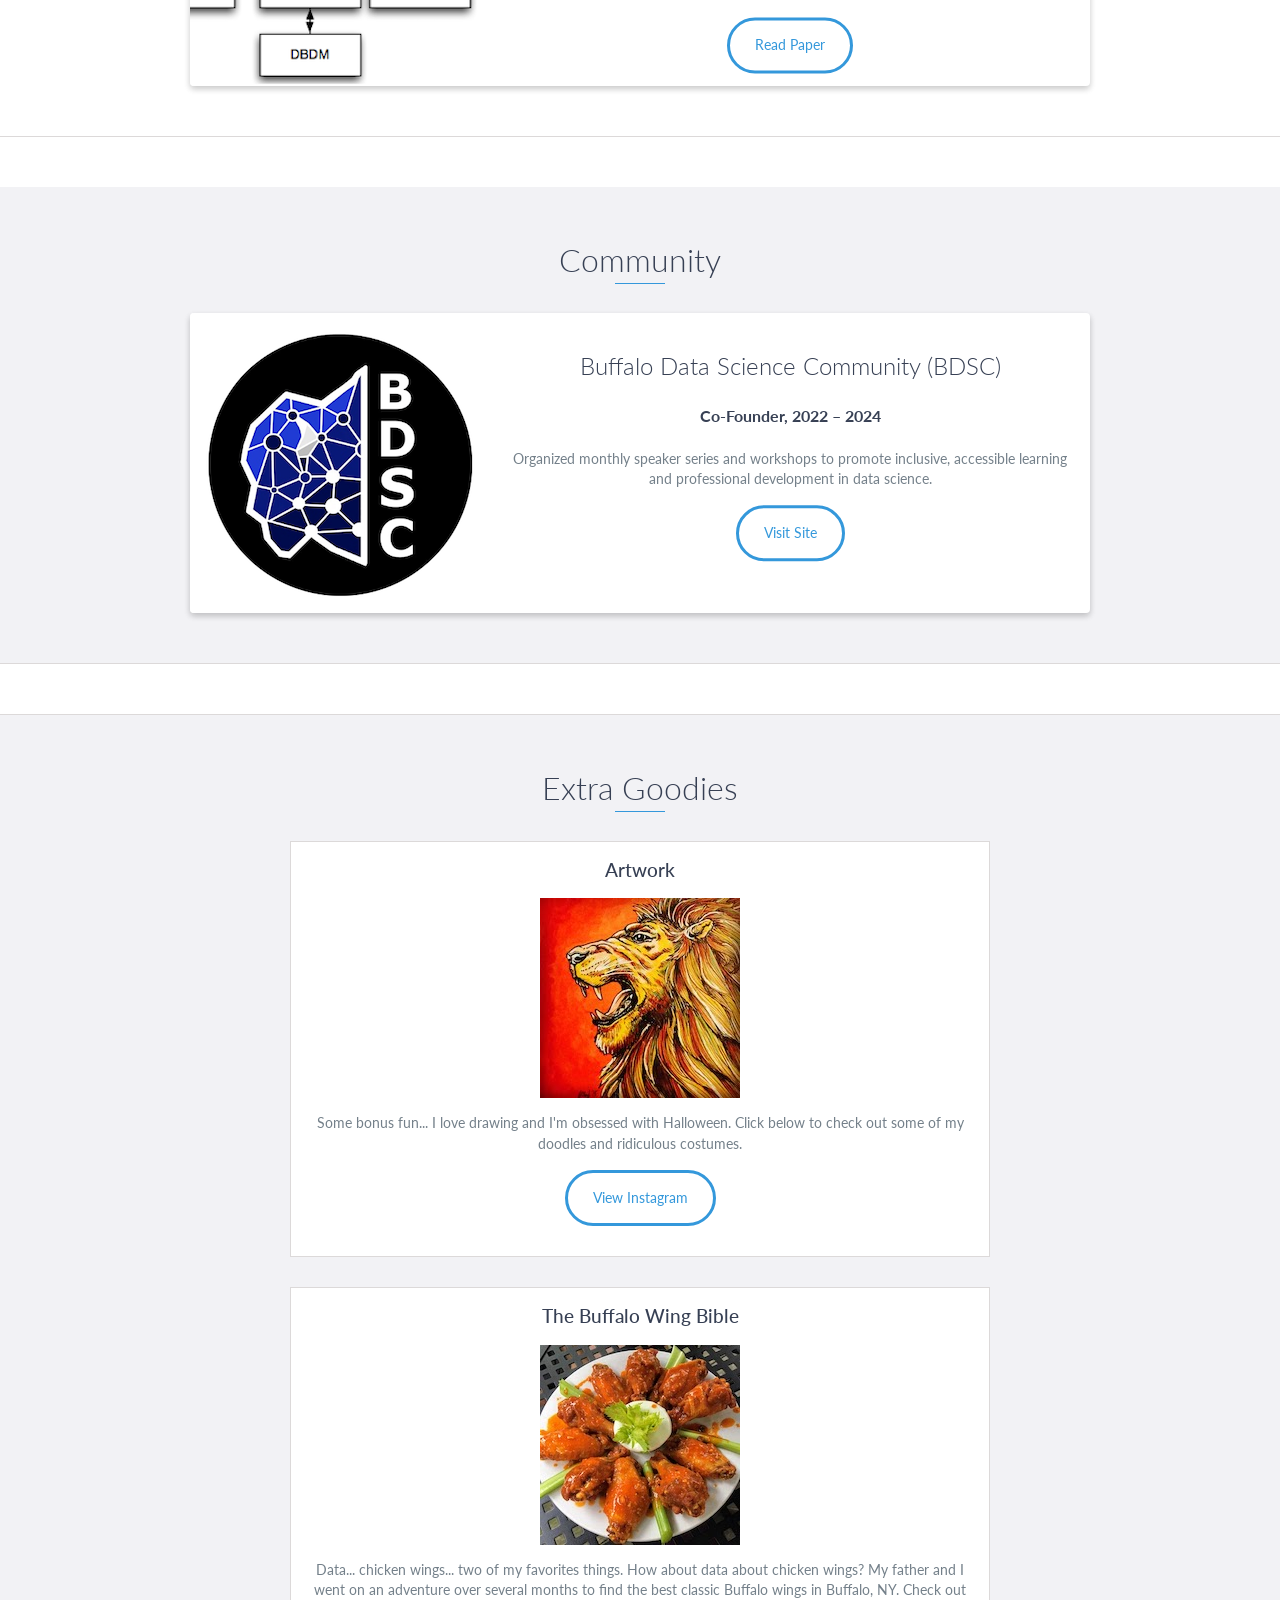
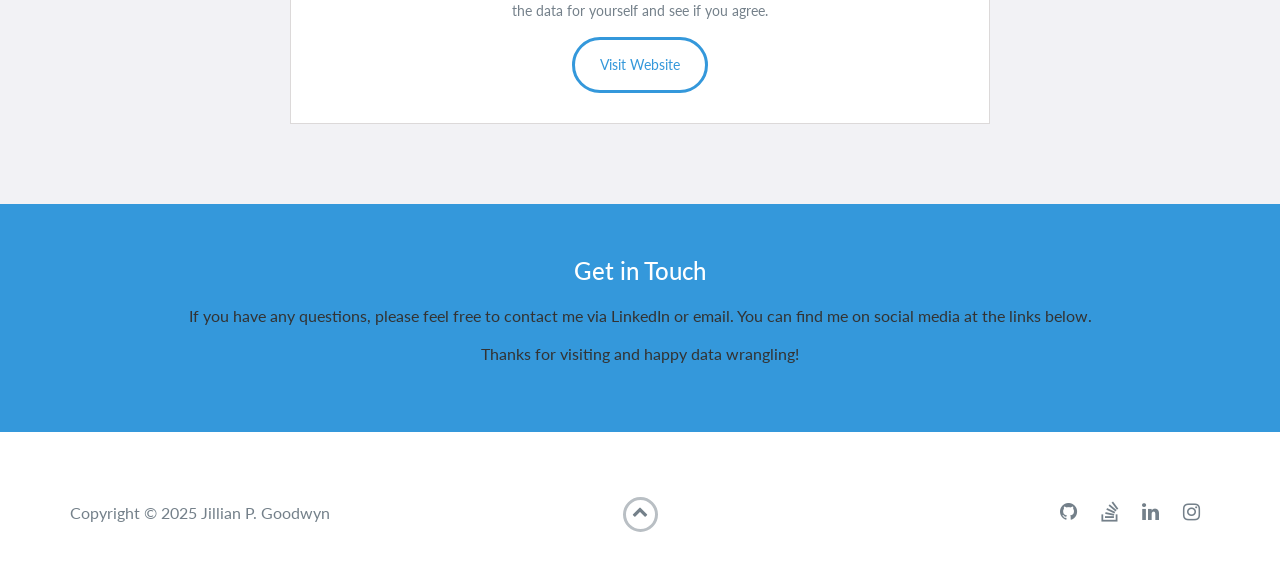
==== commit cb761e0f: "added Power BI cert" ====
--- a/index.html
+++ b/index.html
@@ -394,6 +394,17 @@
         <div class="container">
             <div class="row">
                 <div class="education-block">
+                    <h3>Power BI Data Analyst Associate</h3>
+                    <span class="education-date">2026</span>
+                    <h4>Microsoft Certified</h4>
+                    <p>
+                        Certification demonstrating expertise in developing scalable reporting and analytics solutions
+                        using Microsoft Power BI. Focuses on data modeling, visualization design, dashboard development,
+                        and delivering actionable insights through intuitive, user-centered business intelligence tools.
+                    </p>
+                </div>
+
+                <div class="education-block">
                     <h3>SPSS Modeler Data Mining</h3>
                     <span class="education-date">2016</span>
                     <h4>IBM Certified Associate</h4>
@@ -404,7 +415,6 @@
                         risk management.
                     </p>
                 </div>
-                <!-- End .education-block -->
 
                 <div class="education-block">
                     <h3>Section 508 Compliance & Accessibility</h3>
@@ -418,7 +428,6 @@
                         systems.
                     </p>
                 </div>
-                <!-- End .education-block -->
             </div>
         </div>
     </div>
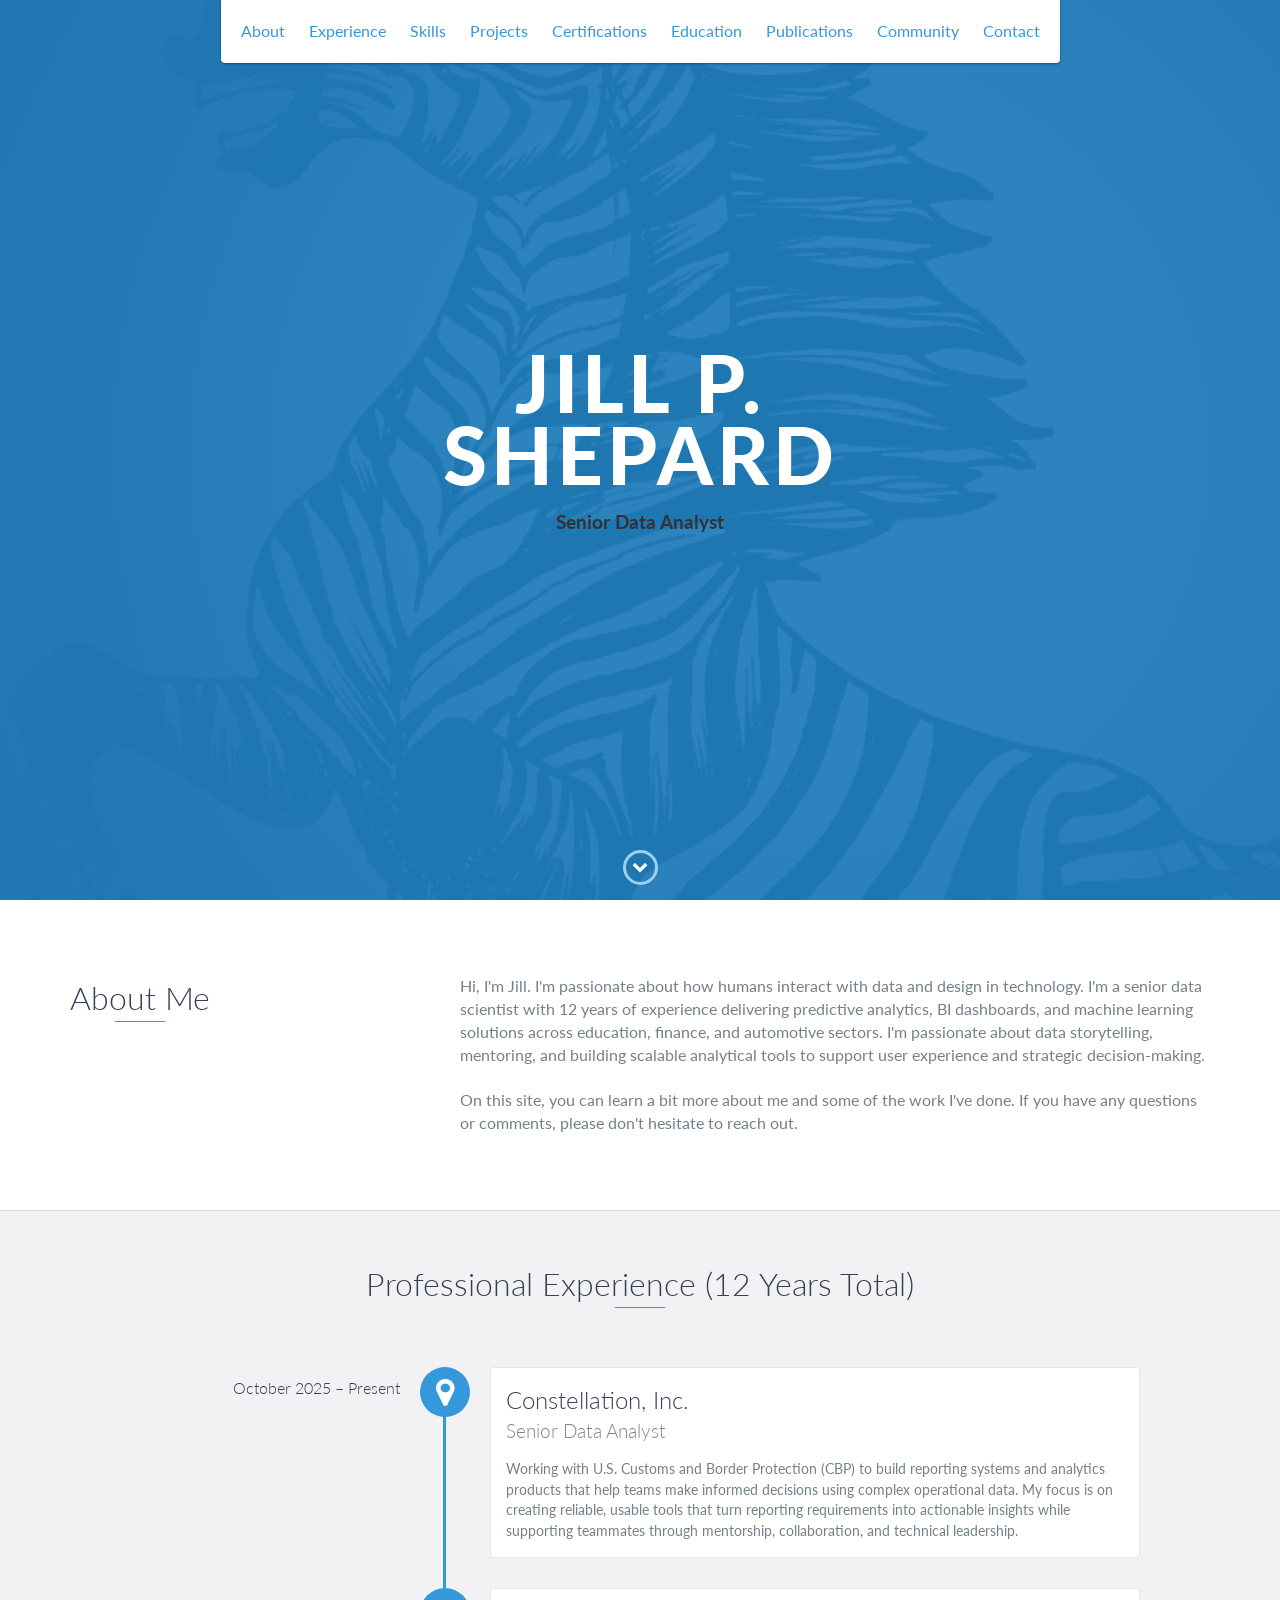
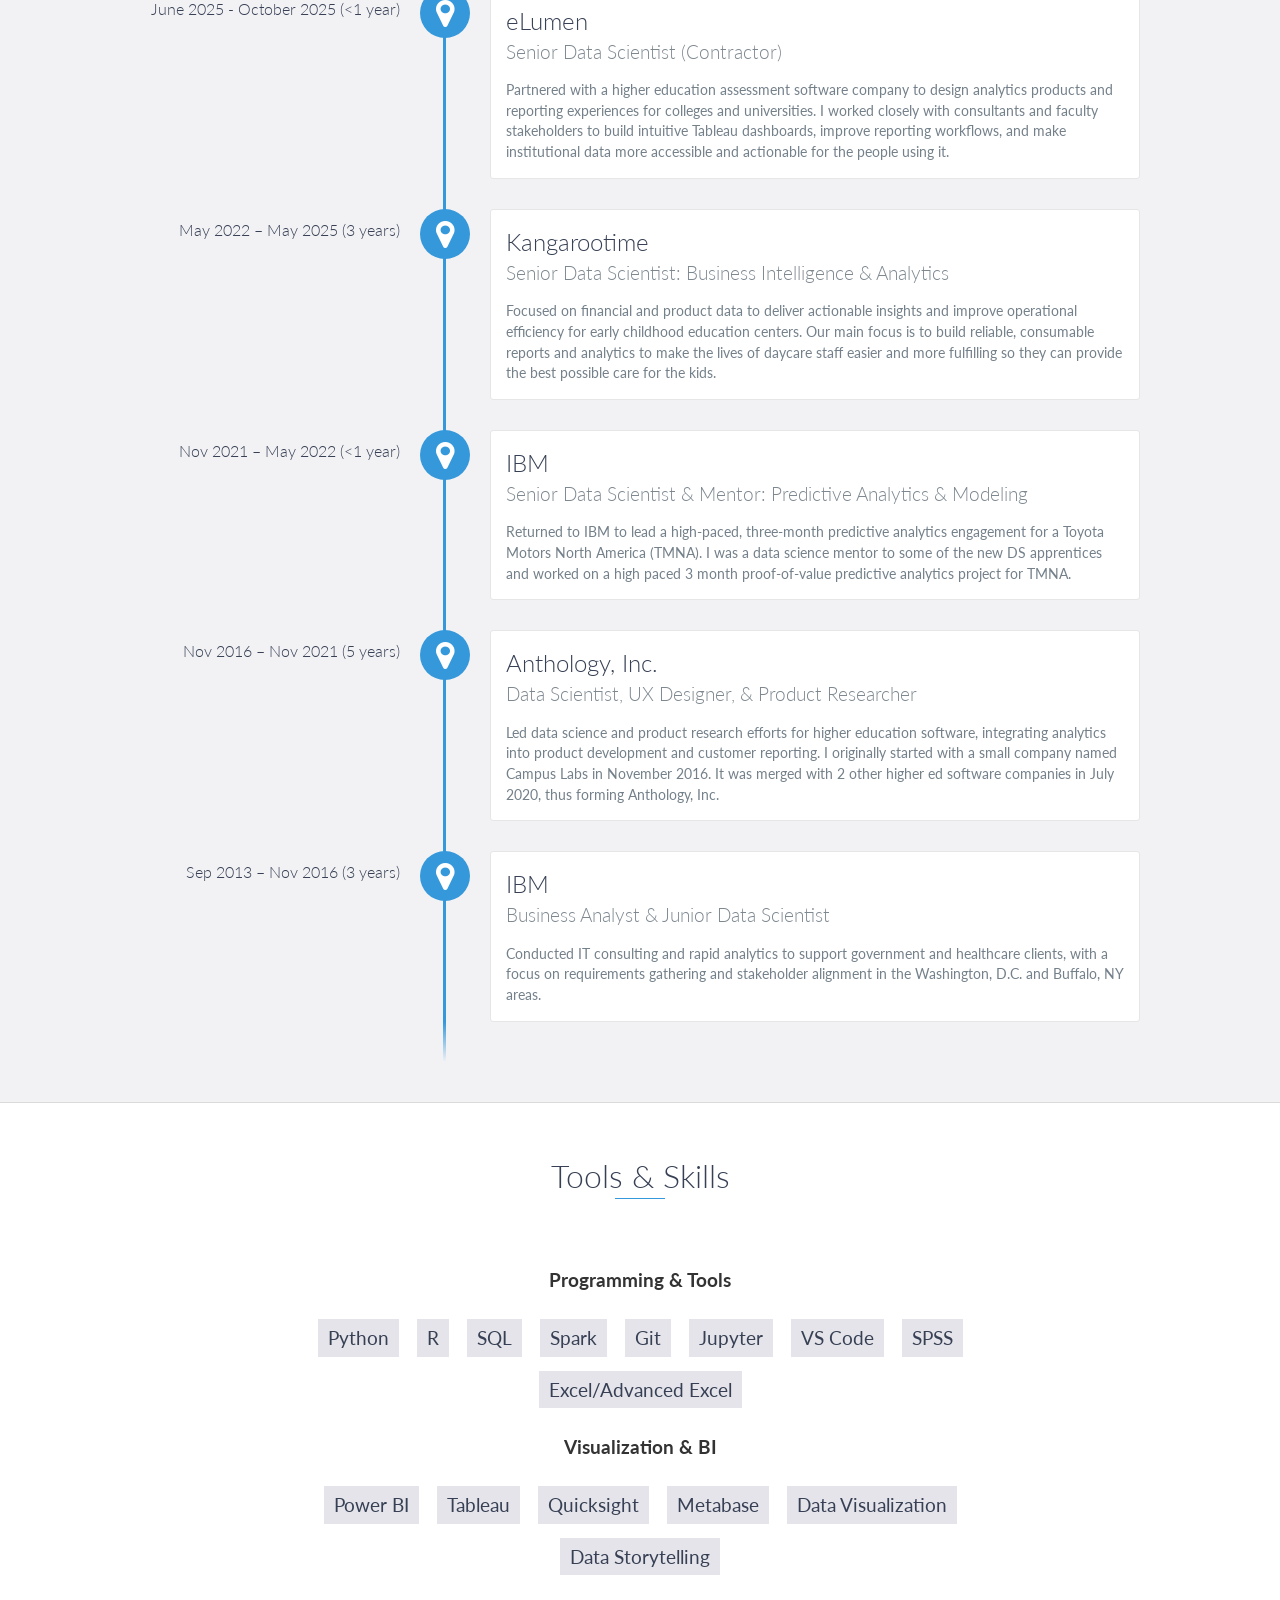
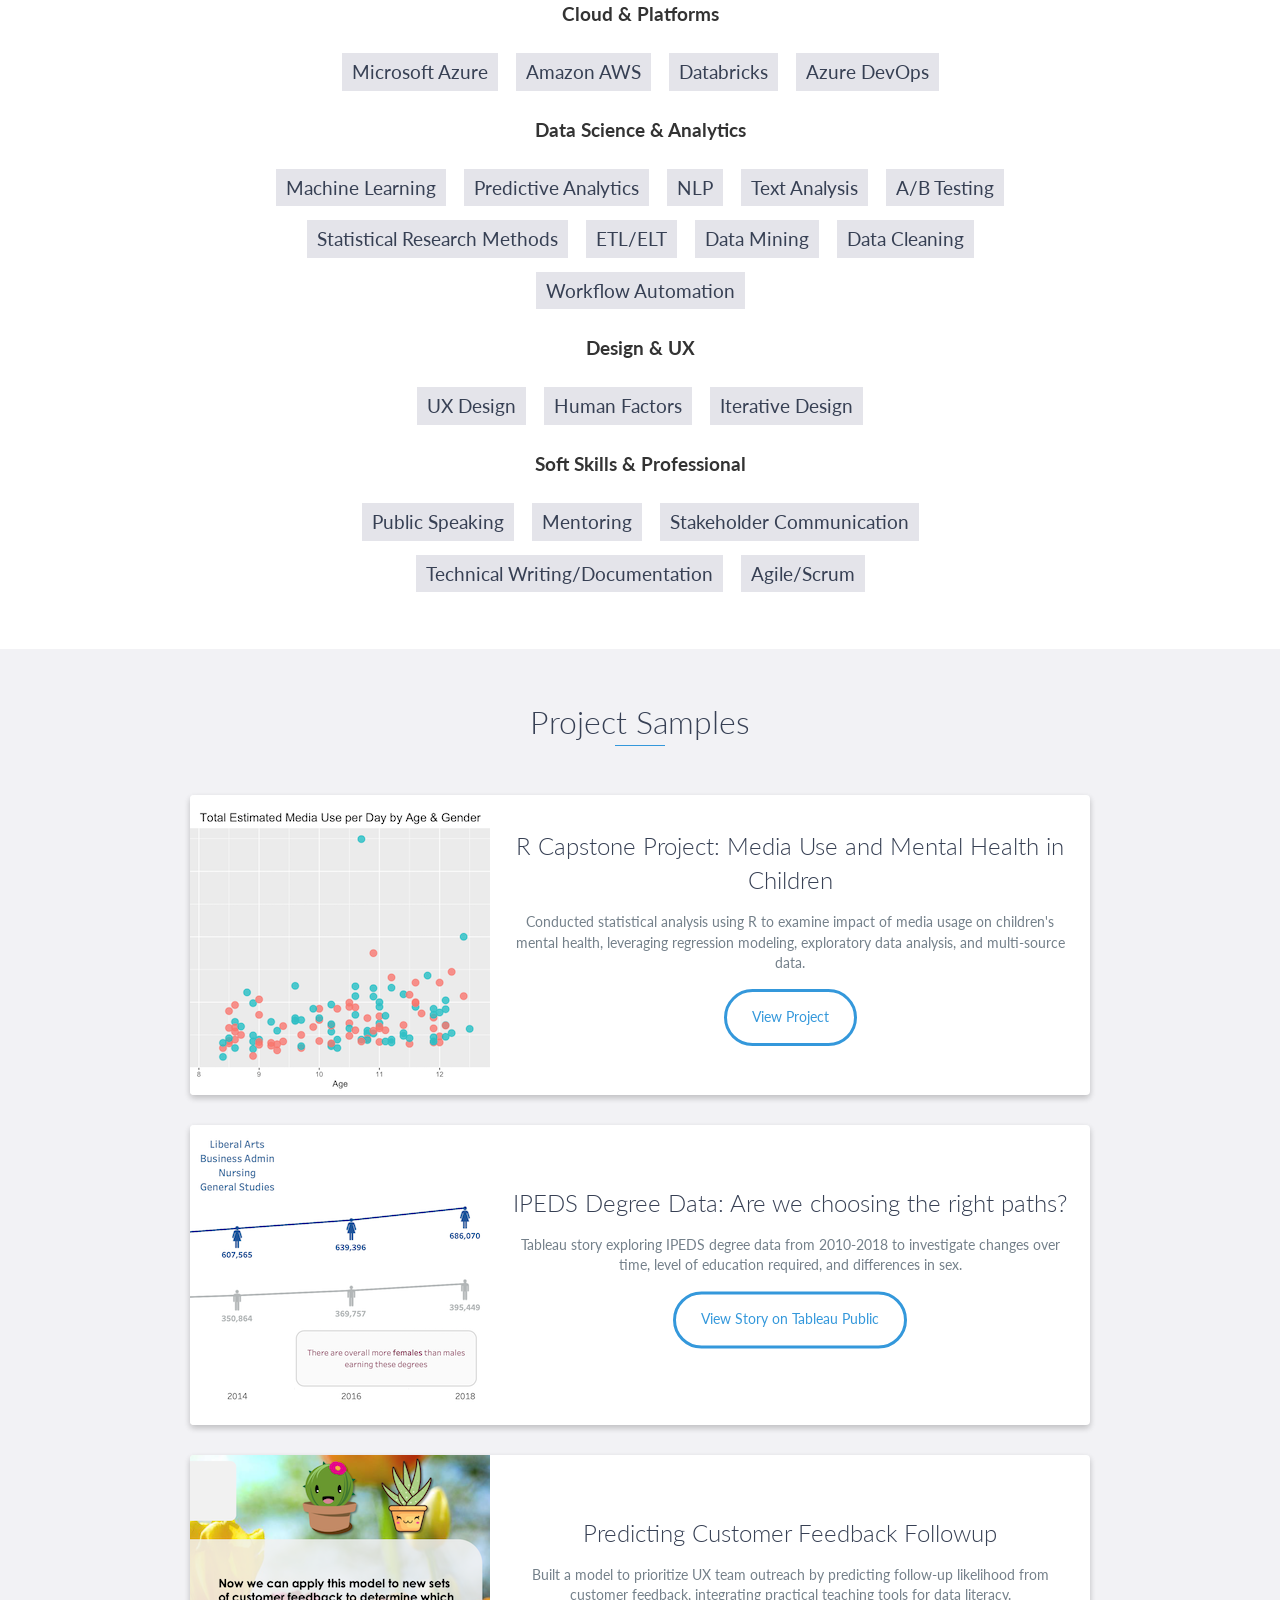
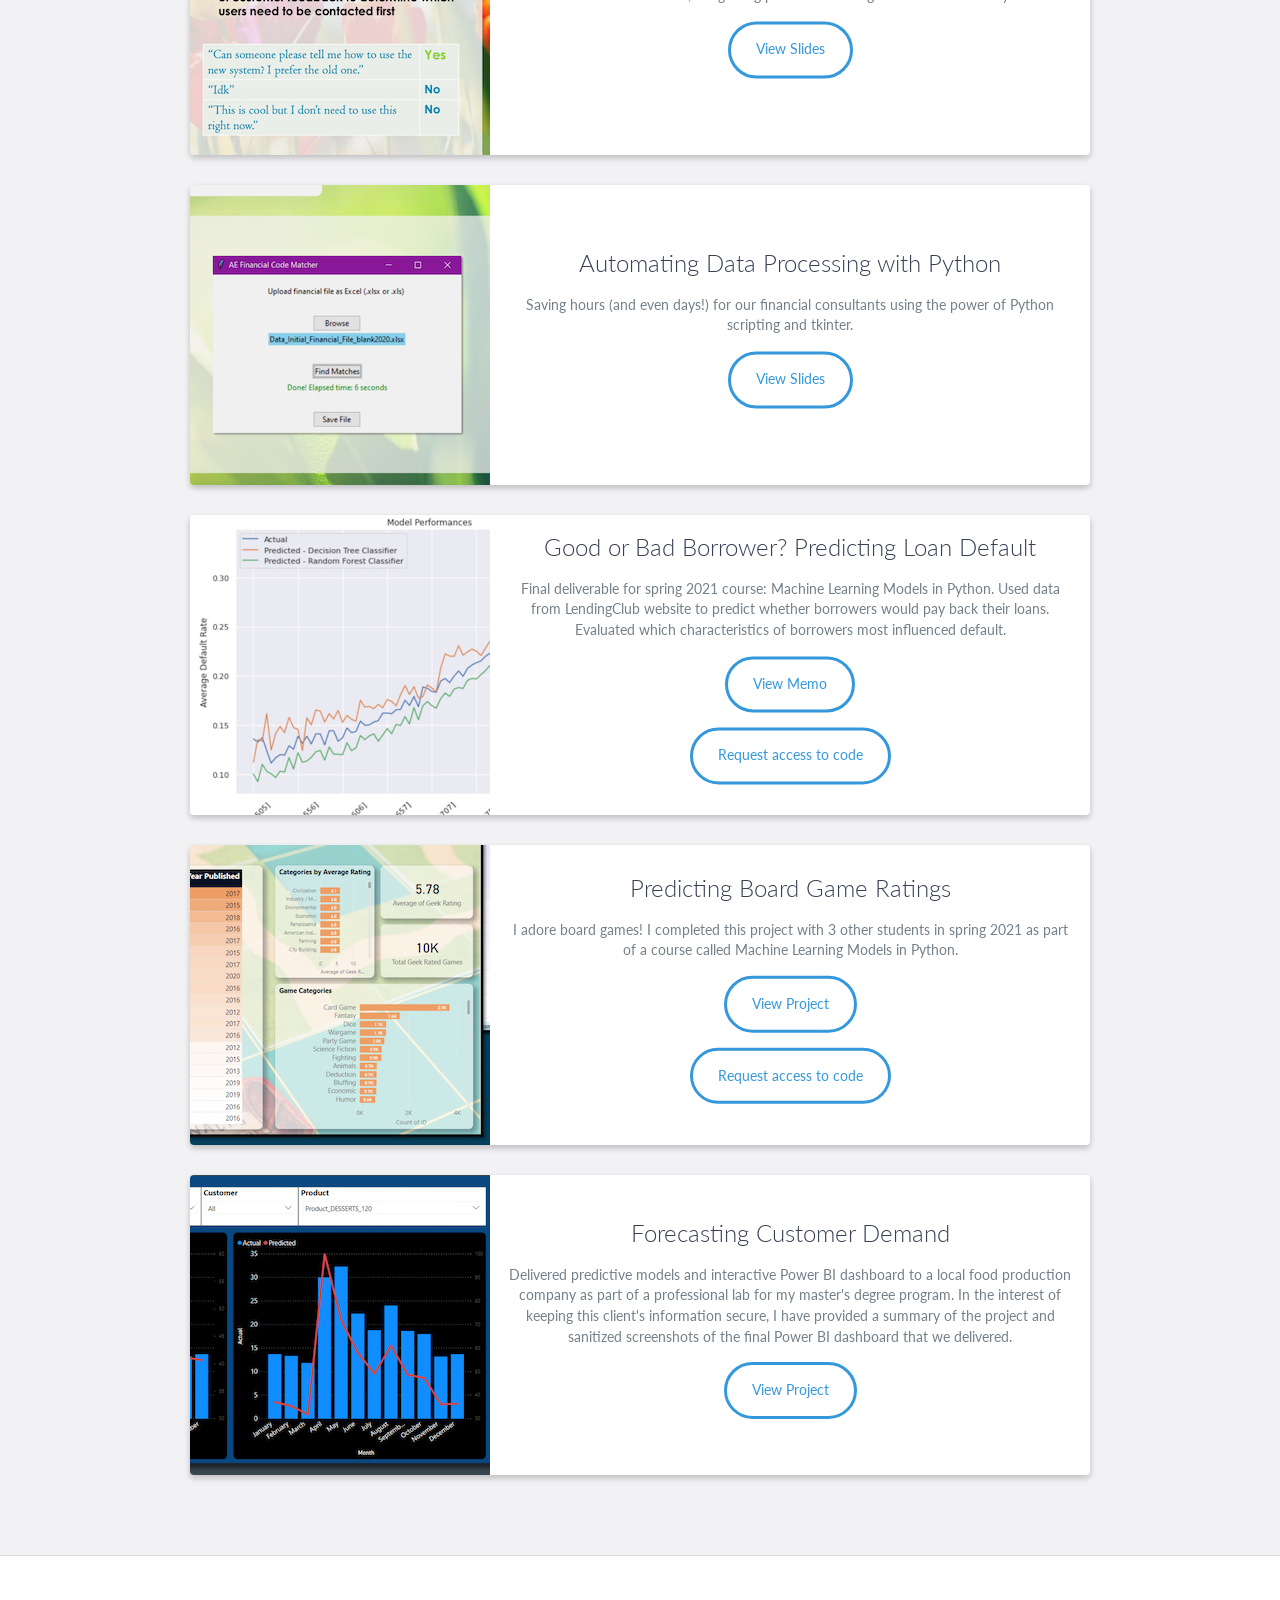
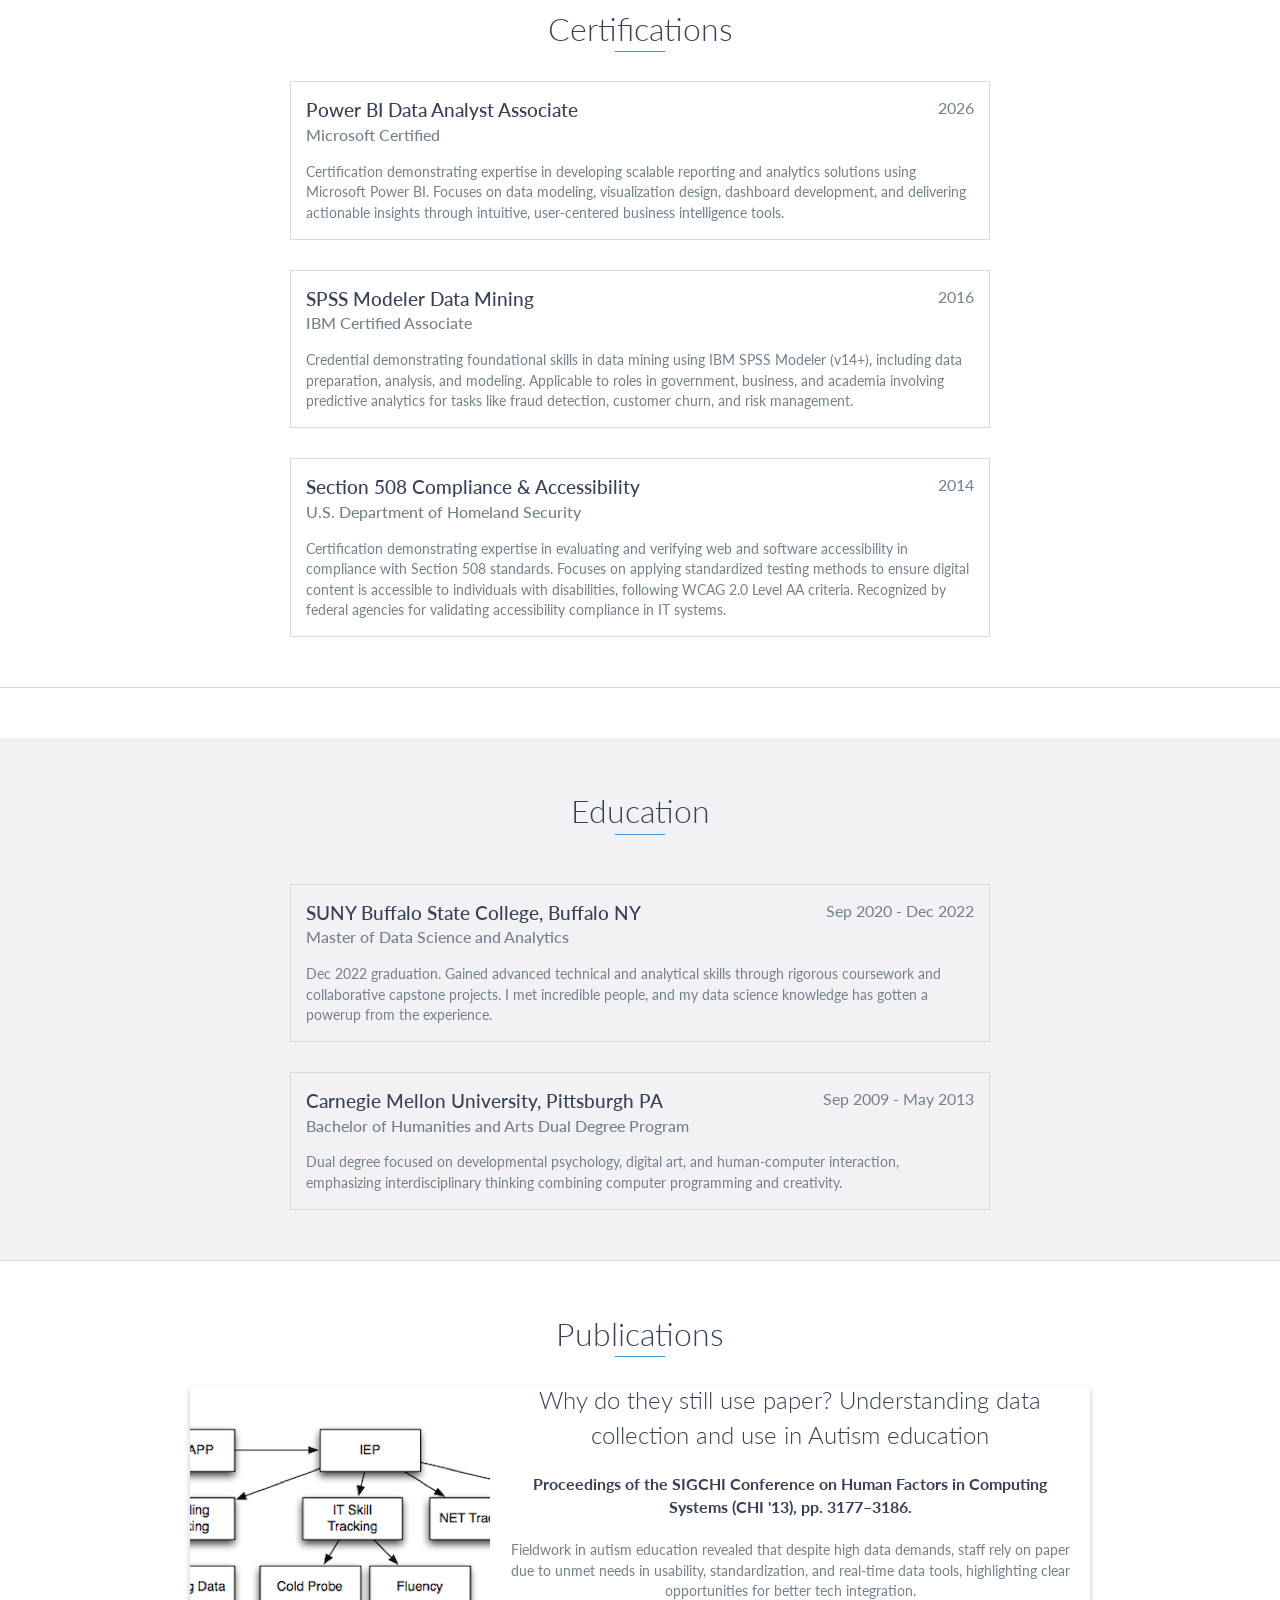
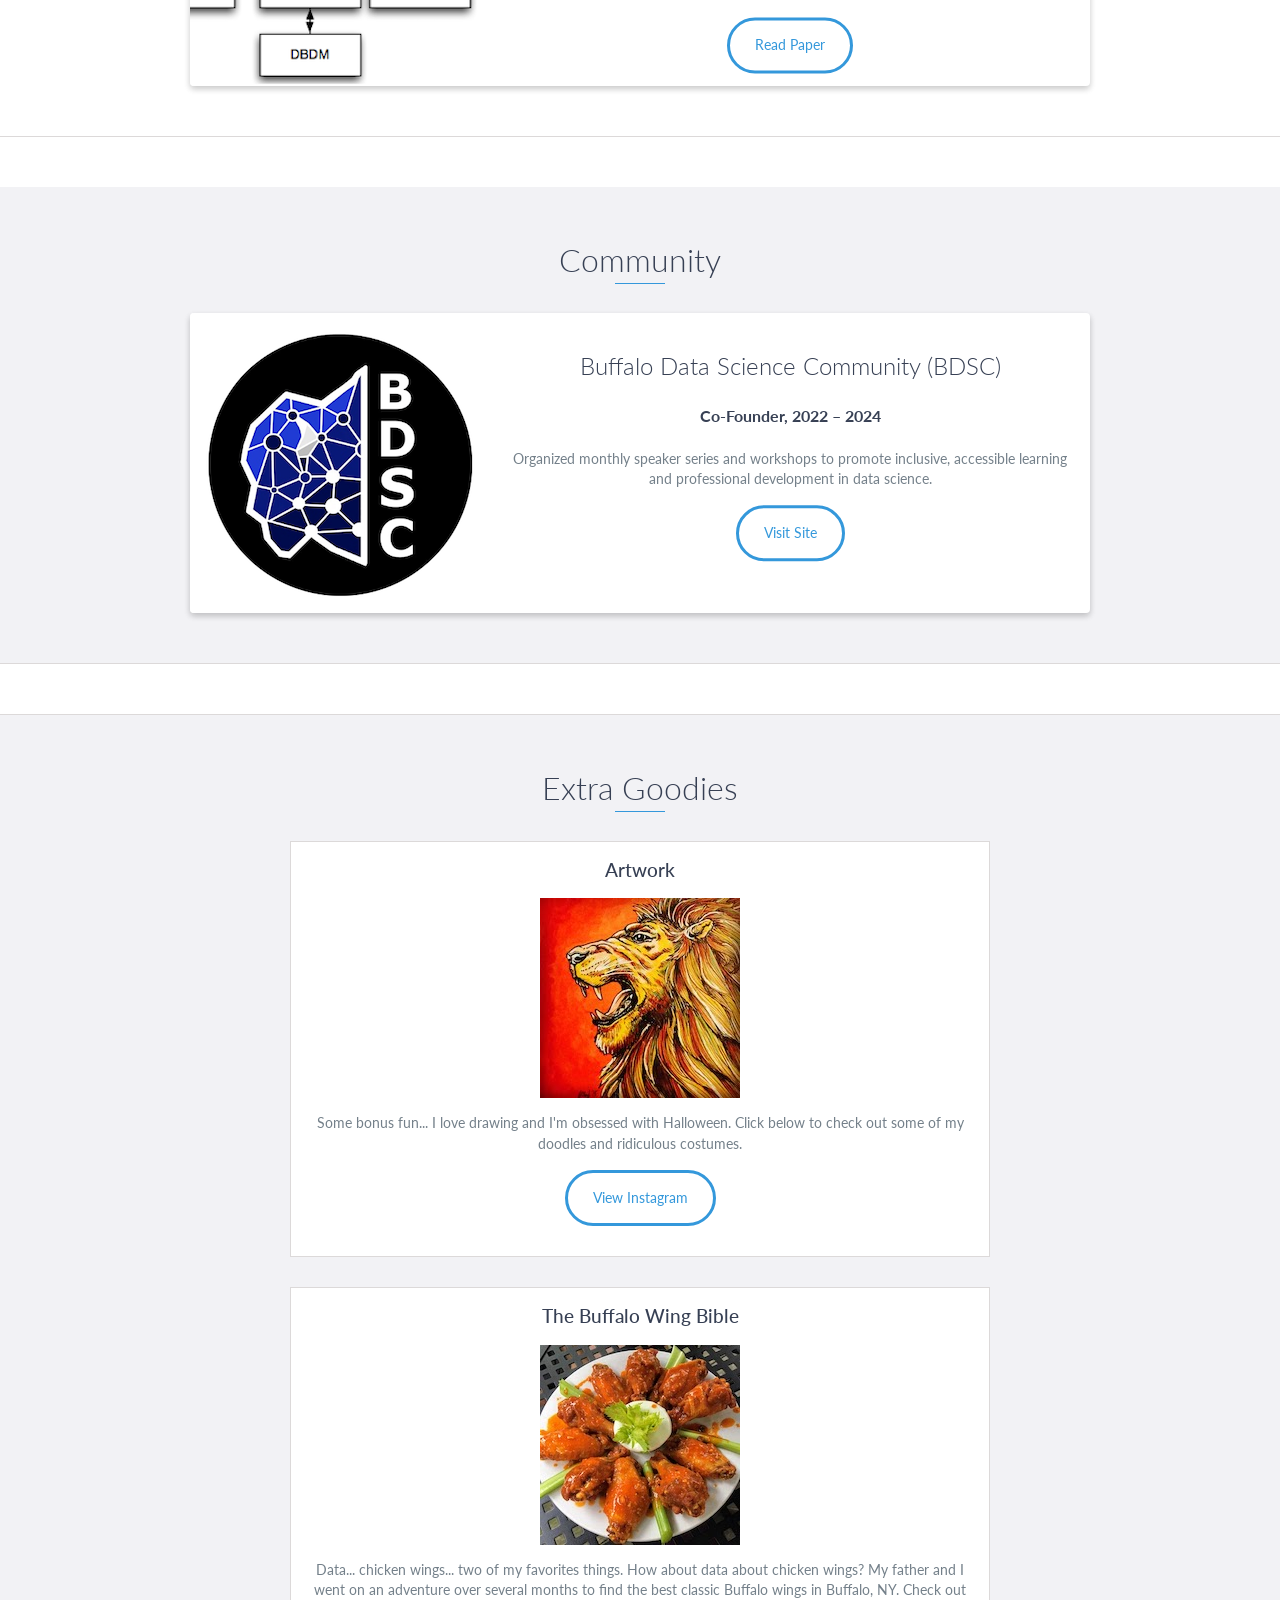
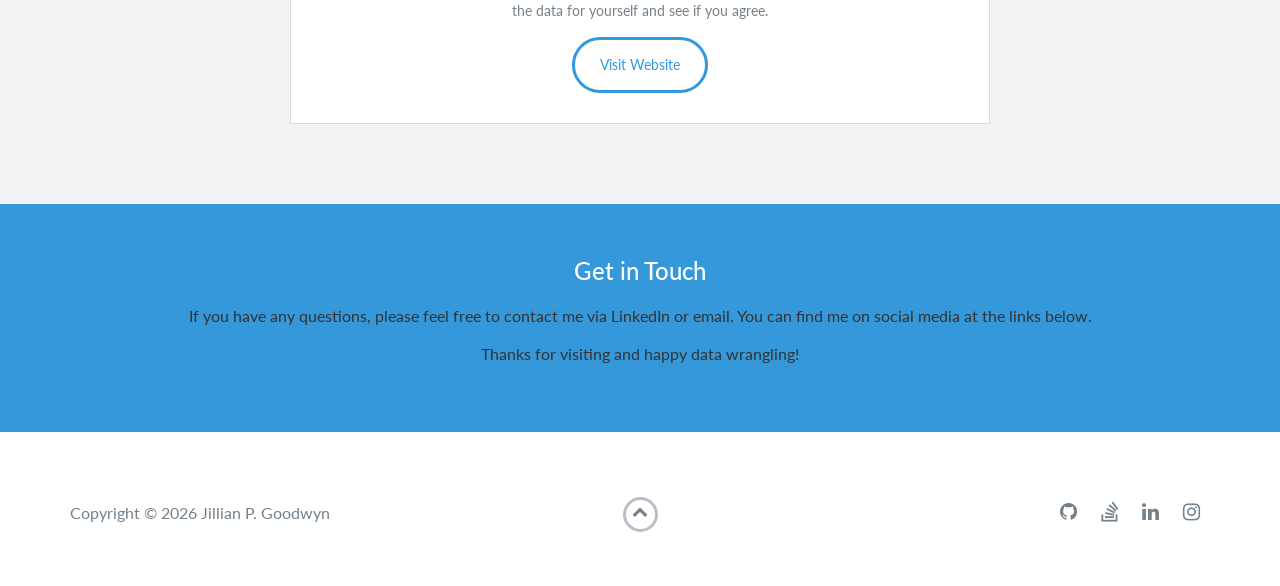
==== commit 1ff7a630: "update index to current year and update art page layout" ====
--- a/index.html
+++ b/index.html
@@ -576,7 +576,7 @@
             <div class="row">
                 <div class="col-sm-5 copyright">
                     <p>
-                        Copyright &copy; 2025 Jillian P. Goodwyn
+                        Copyright &copy; 2026 Jillian P. Goodwyn
                     </p>
                 </div>
                 <div class="col-sm-2 top">
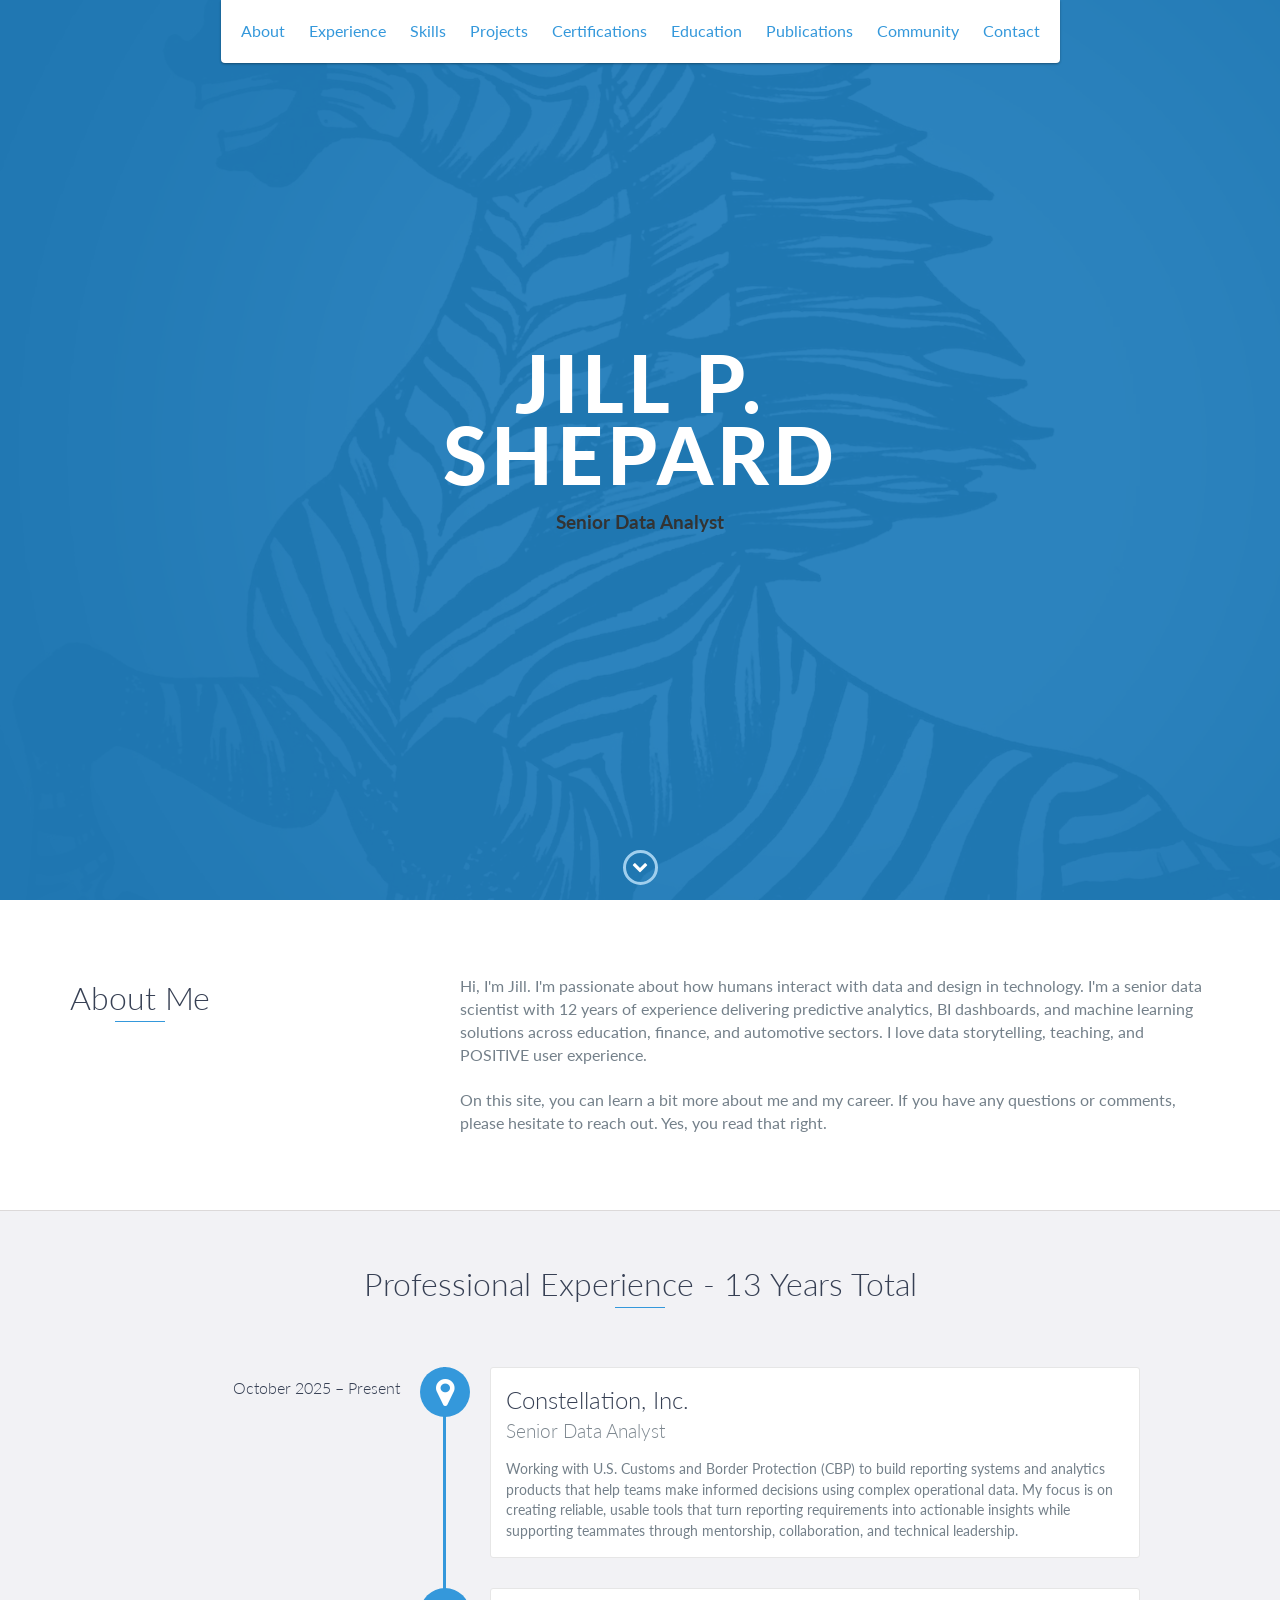
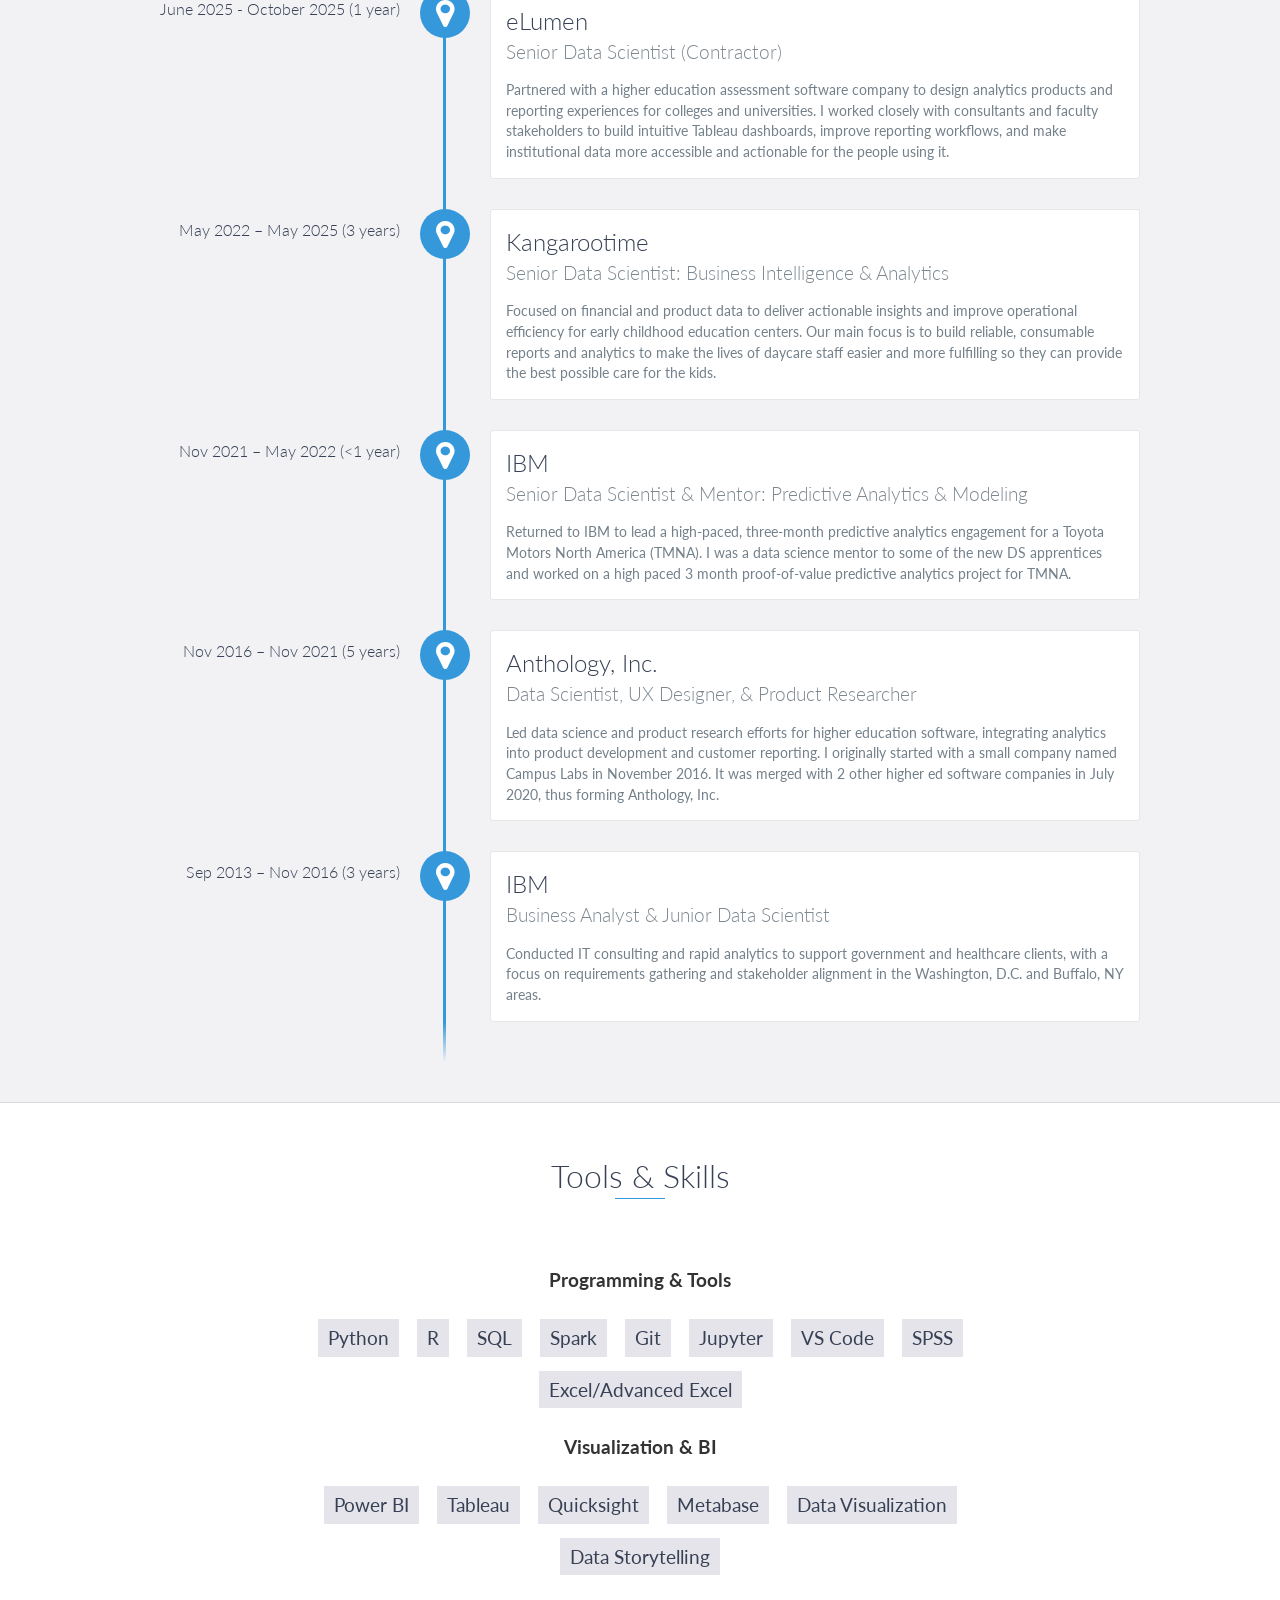
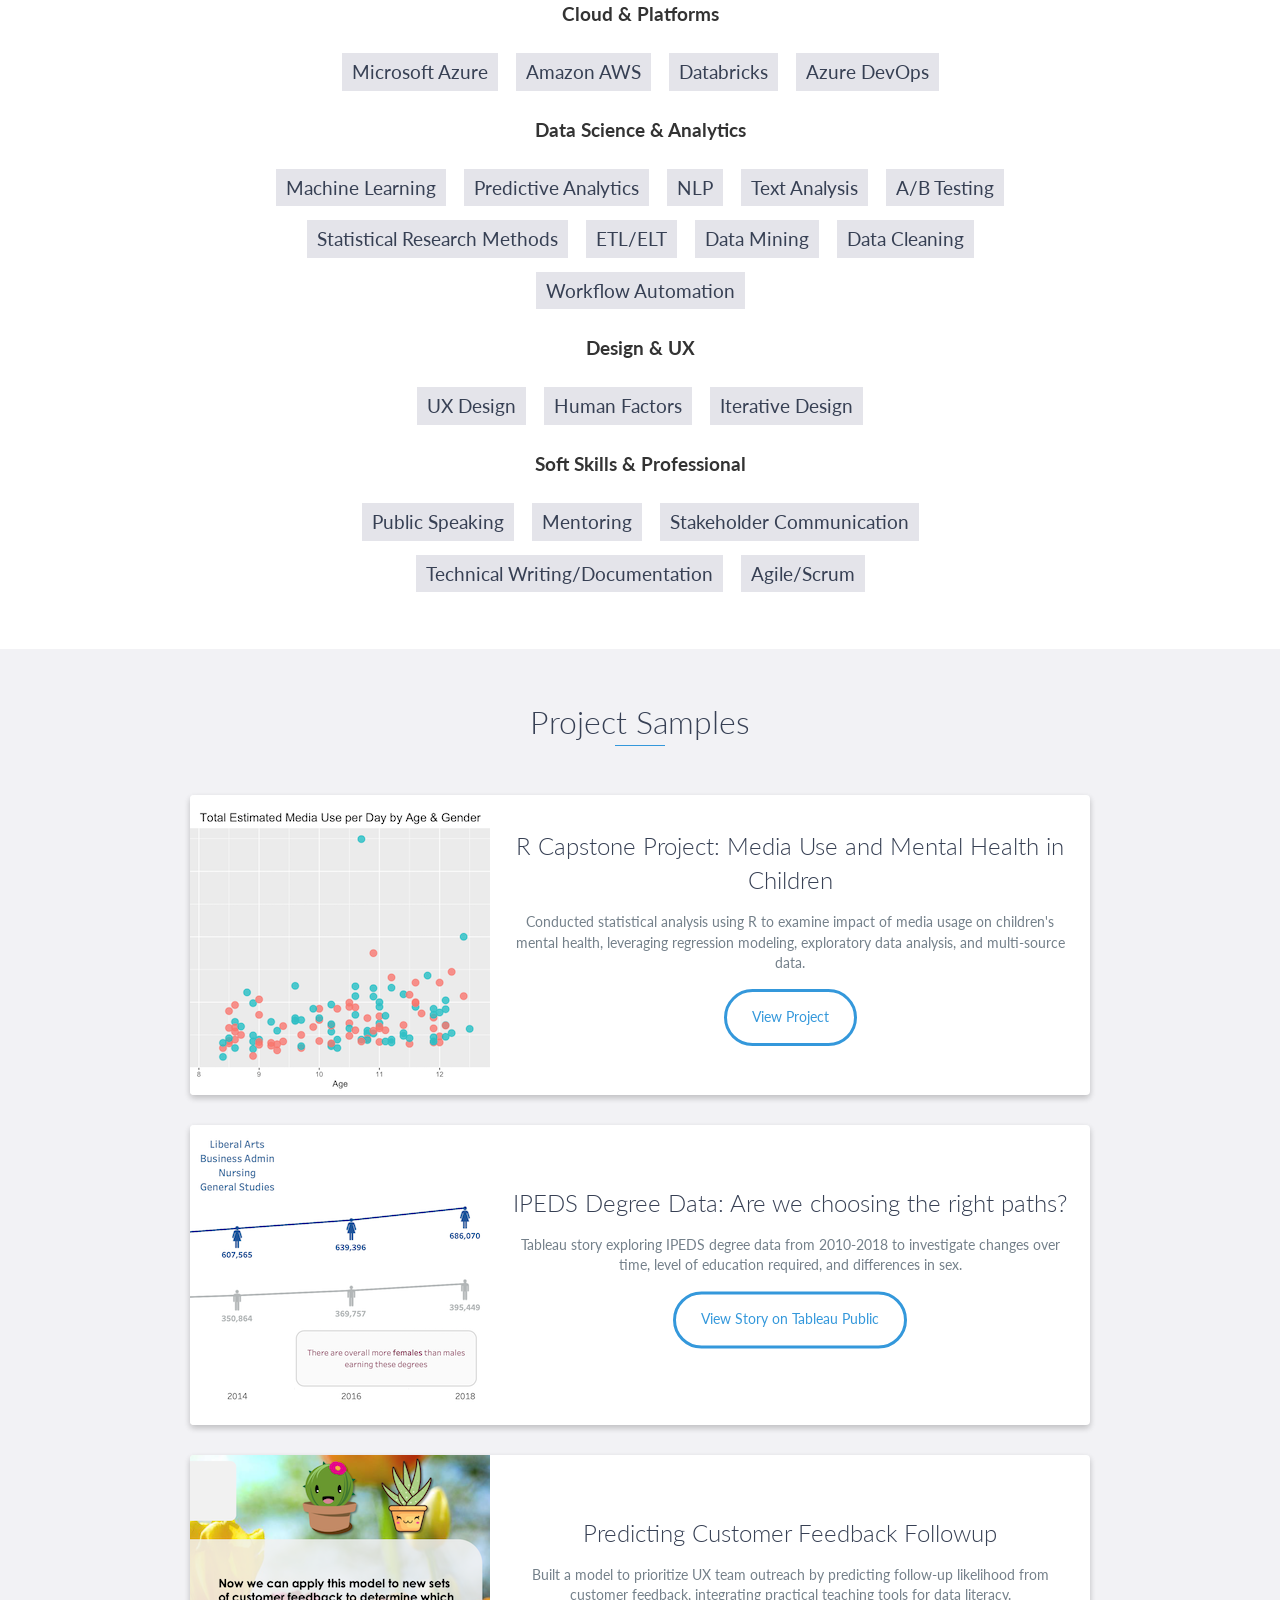
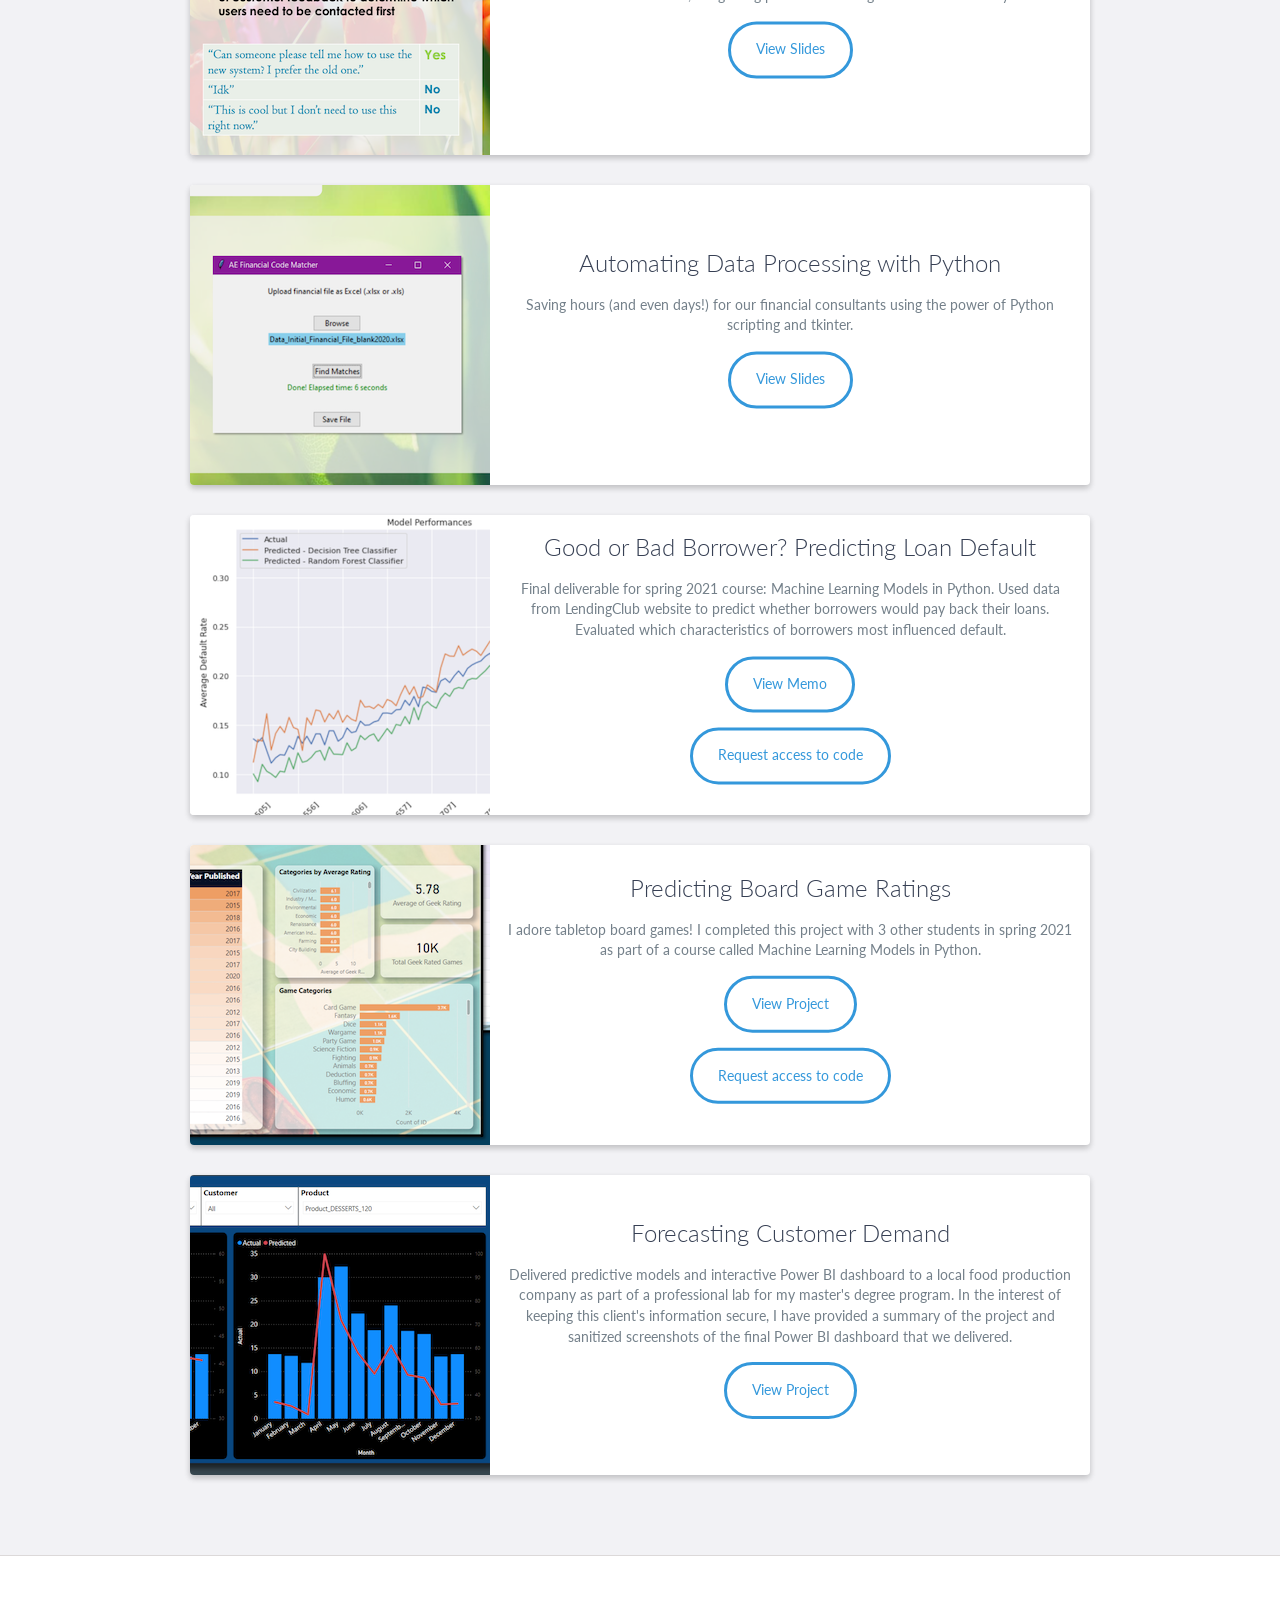
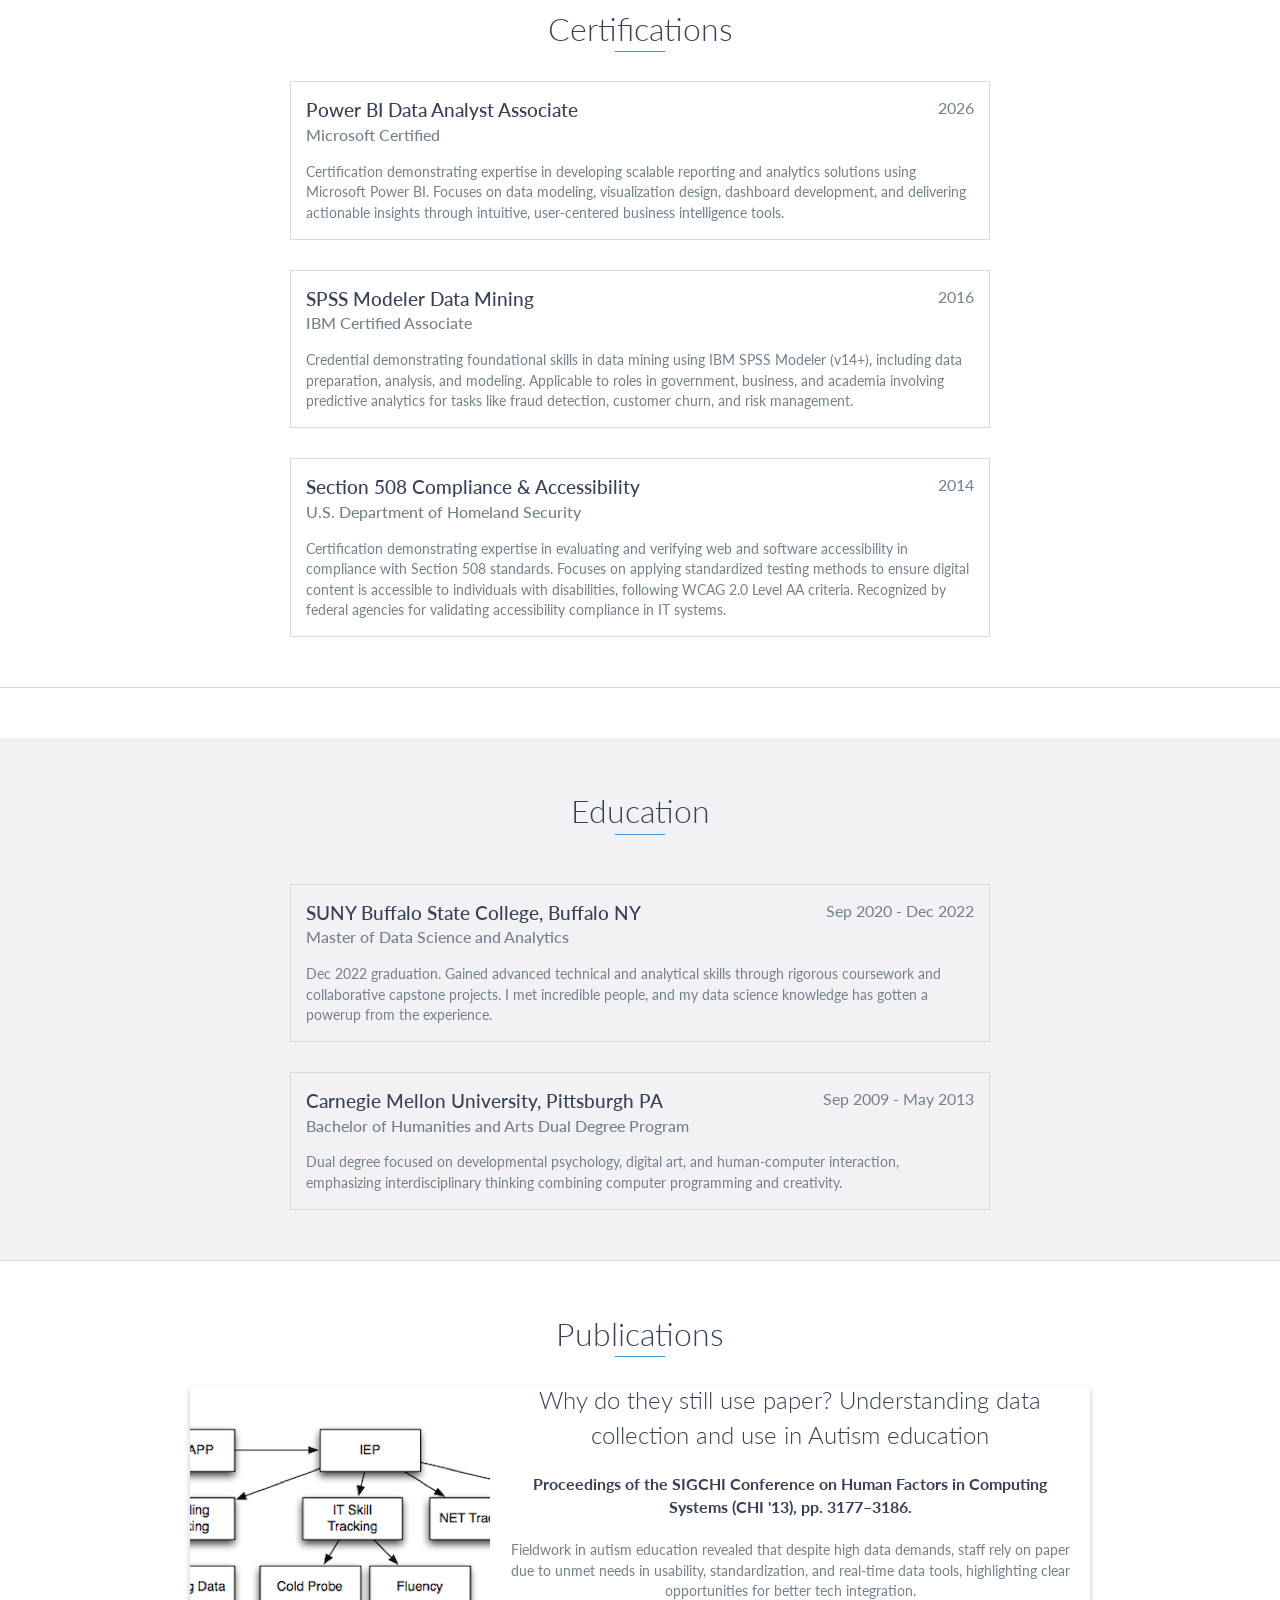
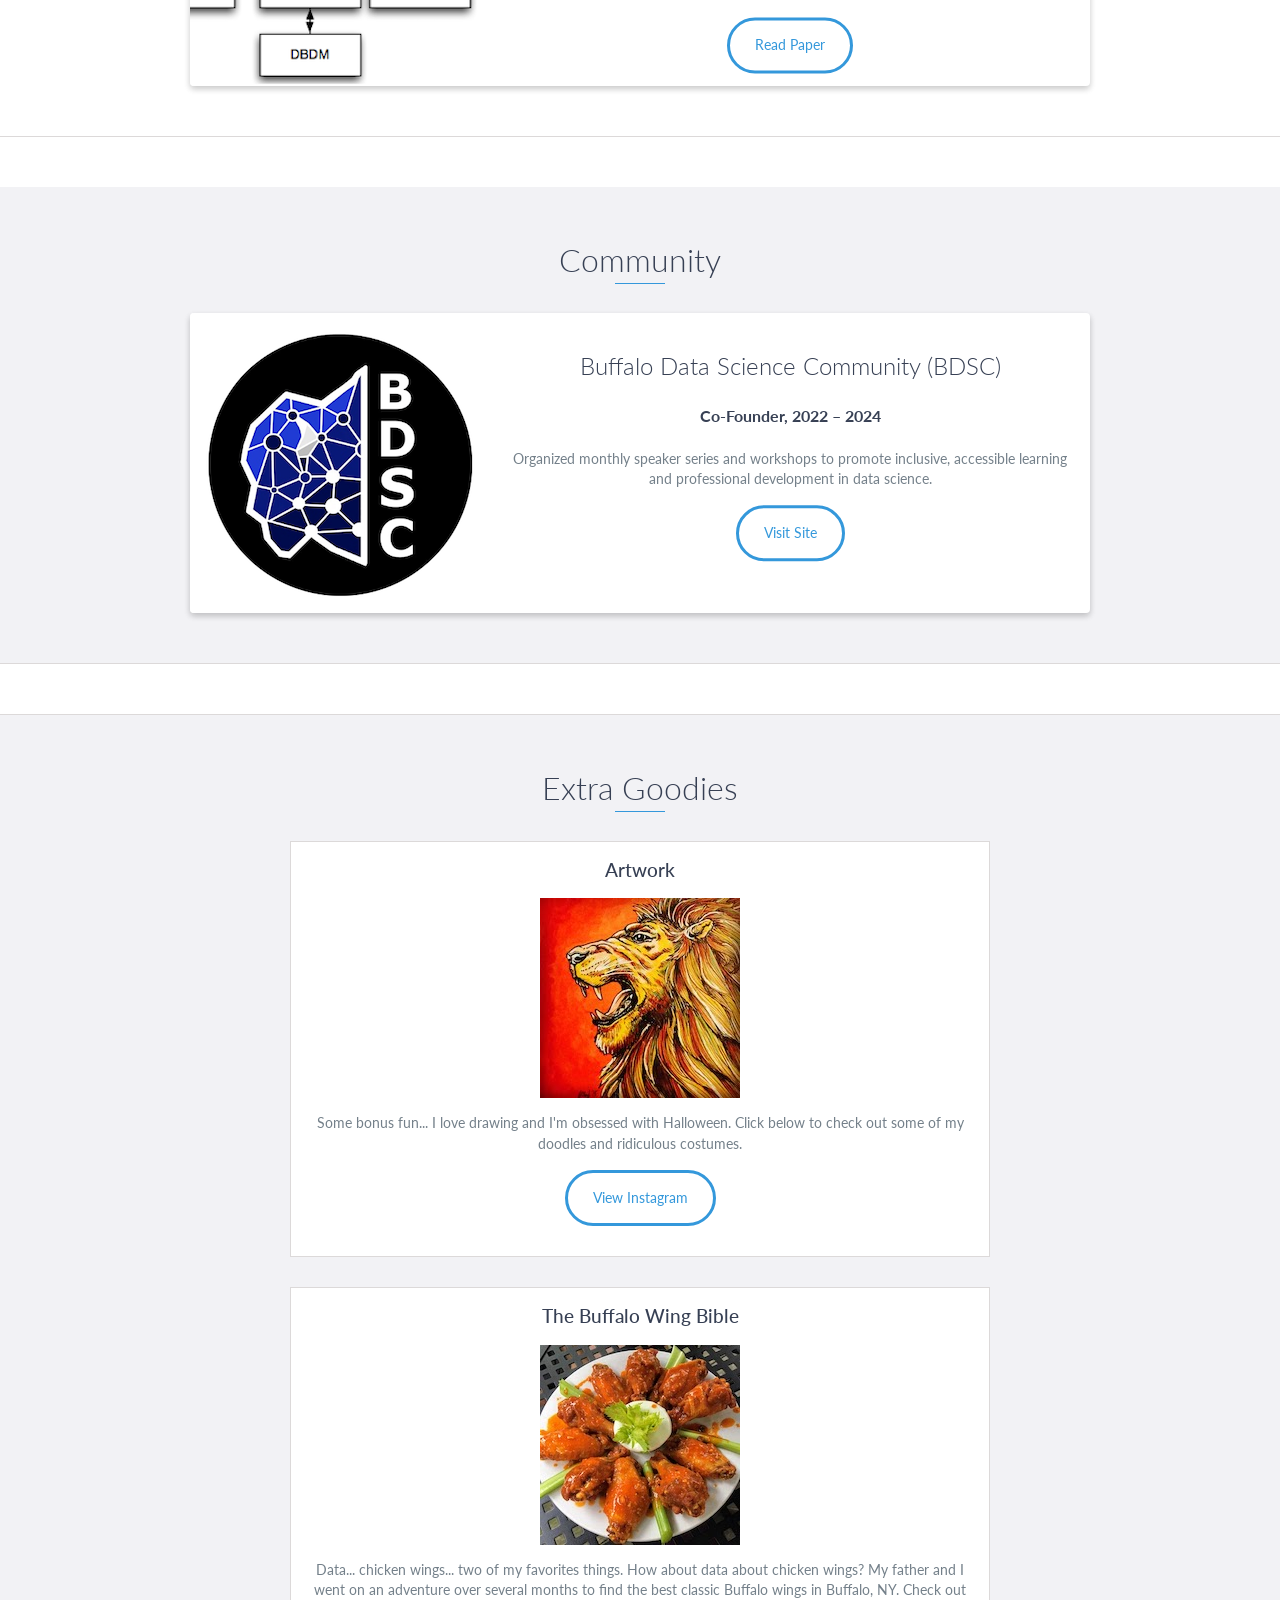
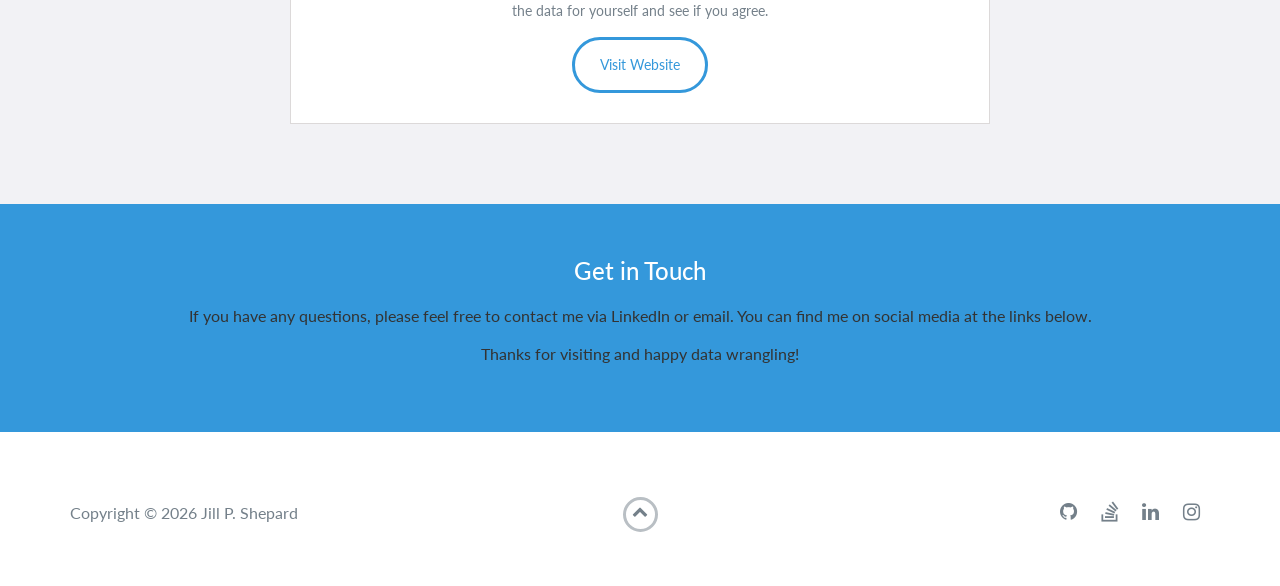
==== commit dea41eba: "Updated metadata and moved art part to Carrd" ====
--- a/index.html
+++ b/index.html
@@ -84,10 +84,9 @@
                         Hi, I'm Jill. I'm passionate about how humans interact with data and design in technology. I'm a
                         senior data scientist with 12 years of experience delivering predictive analytics, BI
                         dashboards, and machine learning solutions across education, finance, and automotive sectors.
-                        I'm passionate about data storytelling, mentoring, and building scalable analytical tools to
-                        support user experience and strategic decision-making.<br><br>
-                        On this site, you can learn a bit more about me and some of the work I've done. If you have any
-                        questions or comments, please don't hesitate to reach out.
+                        I love data storytelling, teaching, and POSITIVE user experience.<br><br>
+                        On this site, you can learn a bit more about me and my career. If you have any
+                        questions or comments, please hesitate to reach out. Yes, you read that right.
                     </p>
                 </div>
             </div>
@@ -96,7 +95,7 @@
     <!-- End #about -->
 
     <div id="experience" class="background-alt">
-        <h2 class="heading">Professional Experience (12 Years Total)</h2>
+        <h2 class="heading">Professional Experience - 13 Years Total</h2>
         <div id="experience-timeline">
             <div data-date="October 2025 – Present">
                 <h3>Constellation, Inc.</h3>
@@ -110,7 +109,7 @@
                     mentorship, collaboration, and technical leadership.
                 </p>
             </div>
-            <div data-date="June 2025 - October 2025 (<1 year)">
+            <div data-date="June 2025 - October 2025 (1 year)">
                 <h3>eLumen</h3>
                 <h4>Senior Data Scientist (Contractor)</h4>
                 <p>
@@ -348,7 +347,7 @@
                     <div class="project-info">
                         <h3>Predicting Board Game Ratings</h3>
                         <p>
-                            I adore board games! I completed this project with 3 other students in spring 2021 as part
+                            I adore tabletop board games! I completed this project with 3 other students in spring 2021 as part
                             of a course called Machine Learning Models in Python.
                         </p>
                         <p>
@@ -576,7 +575,7 @@
             <div class="row">
                 <div class="col-sm-5 copyright">
                     <p>
-                        Copyright &copy; 2026 Jillian P. Goodwyn
+                        Copyright &copy; 2026 Jill P. Shepard
                     </p>
                 </div>
                 <div class="col-sm-2 top">
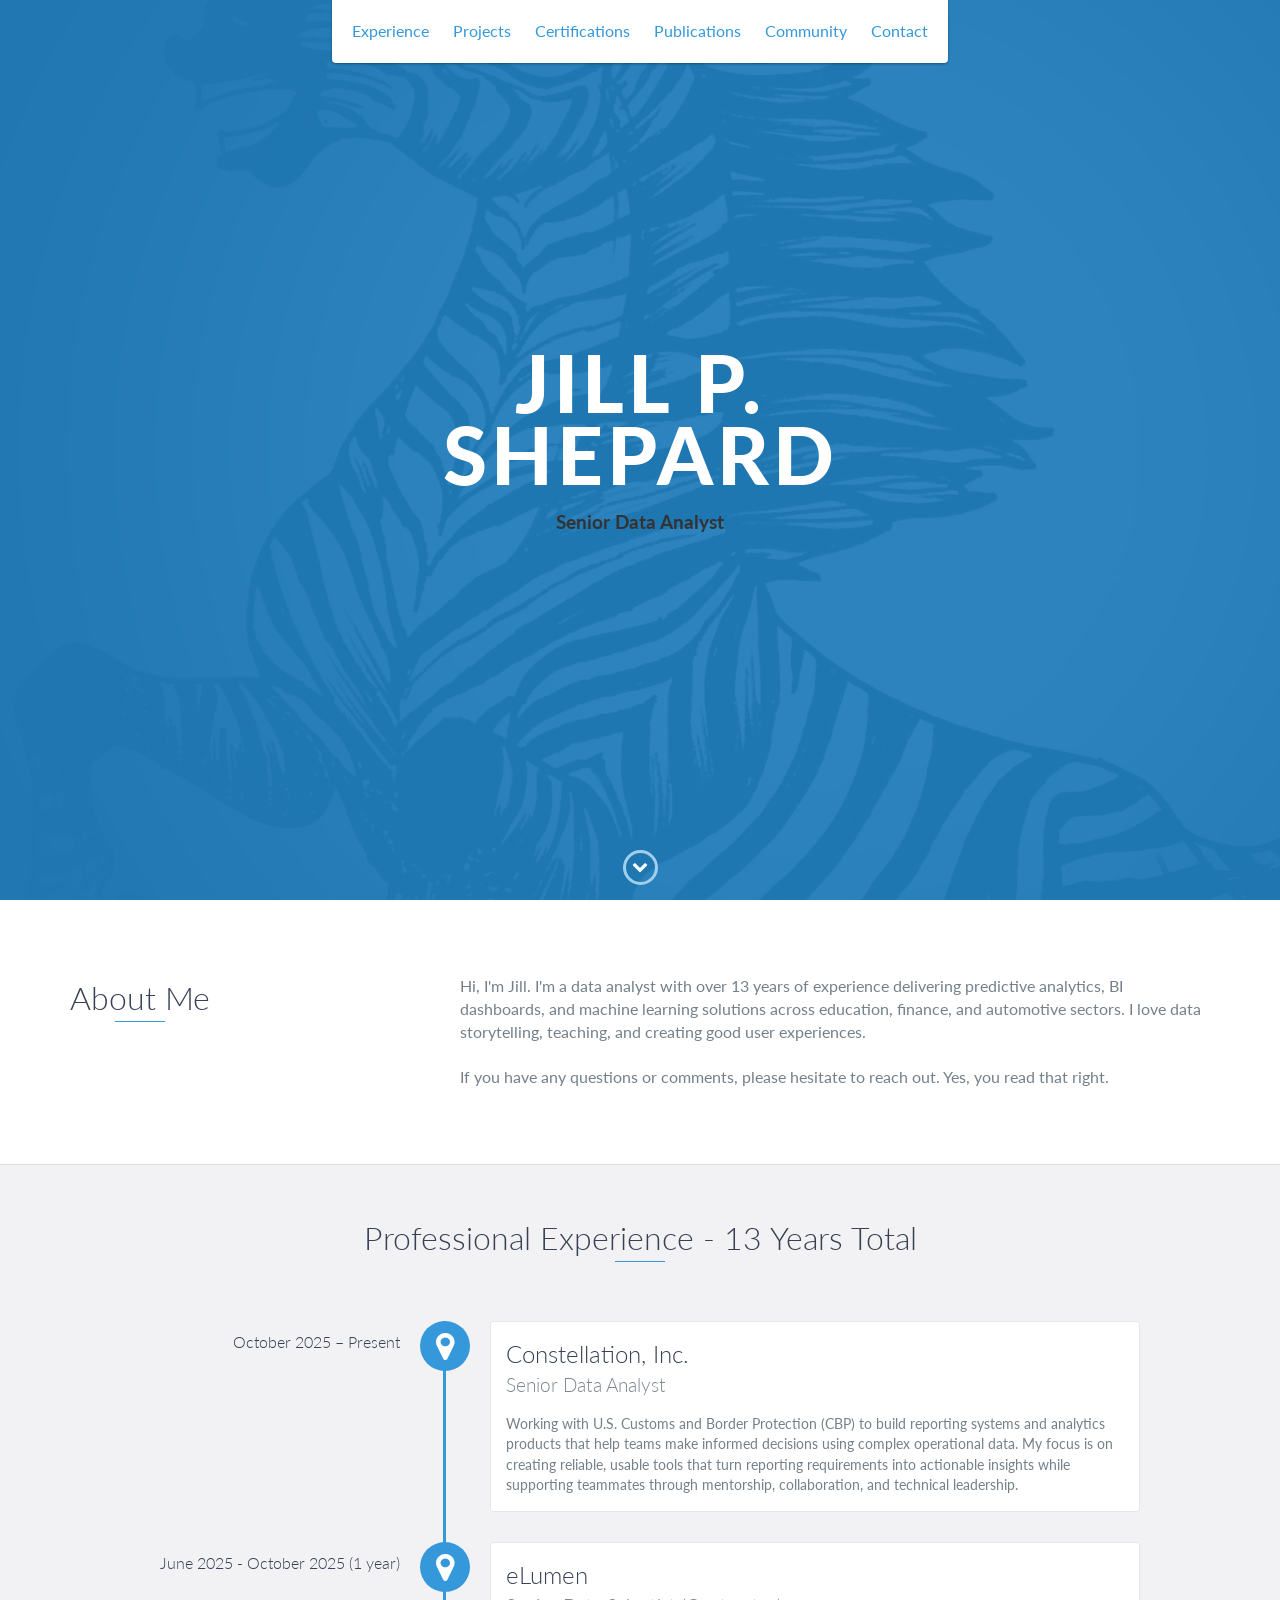
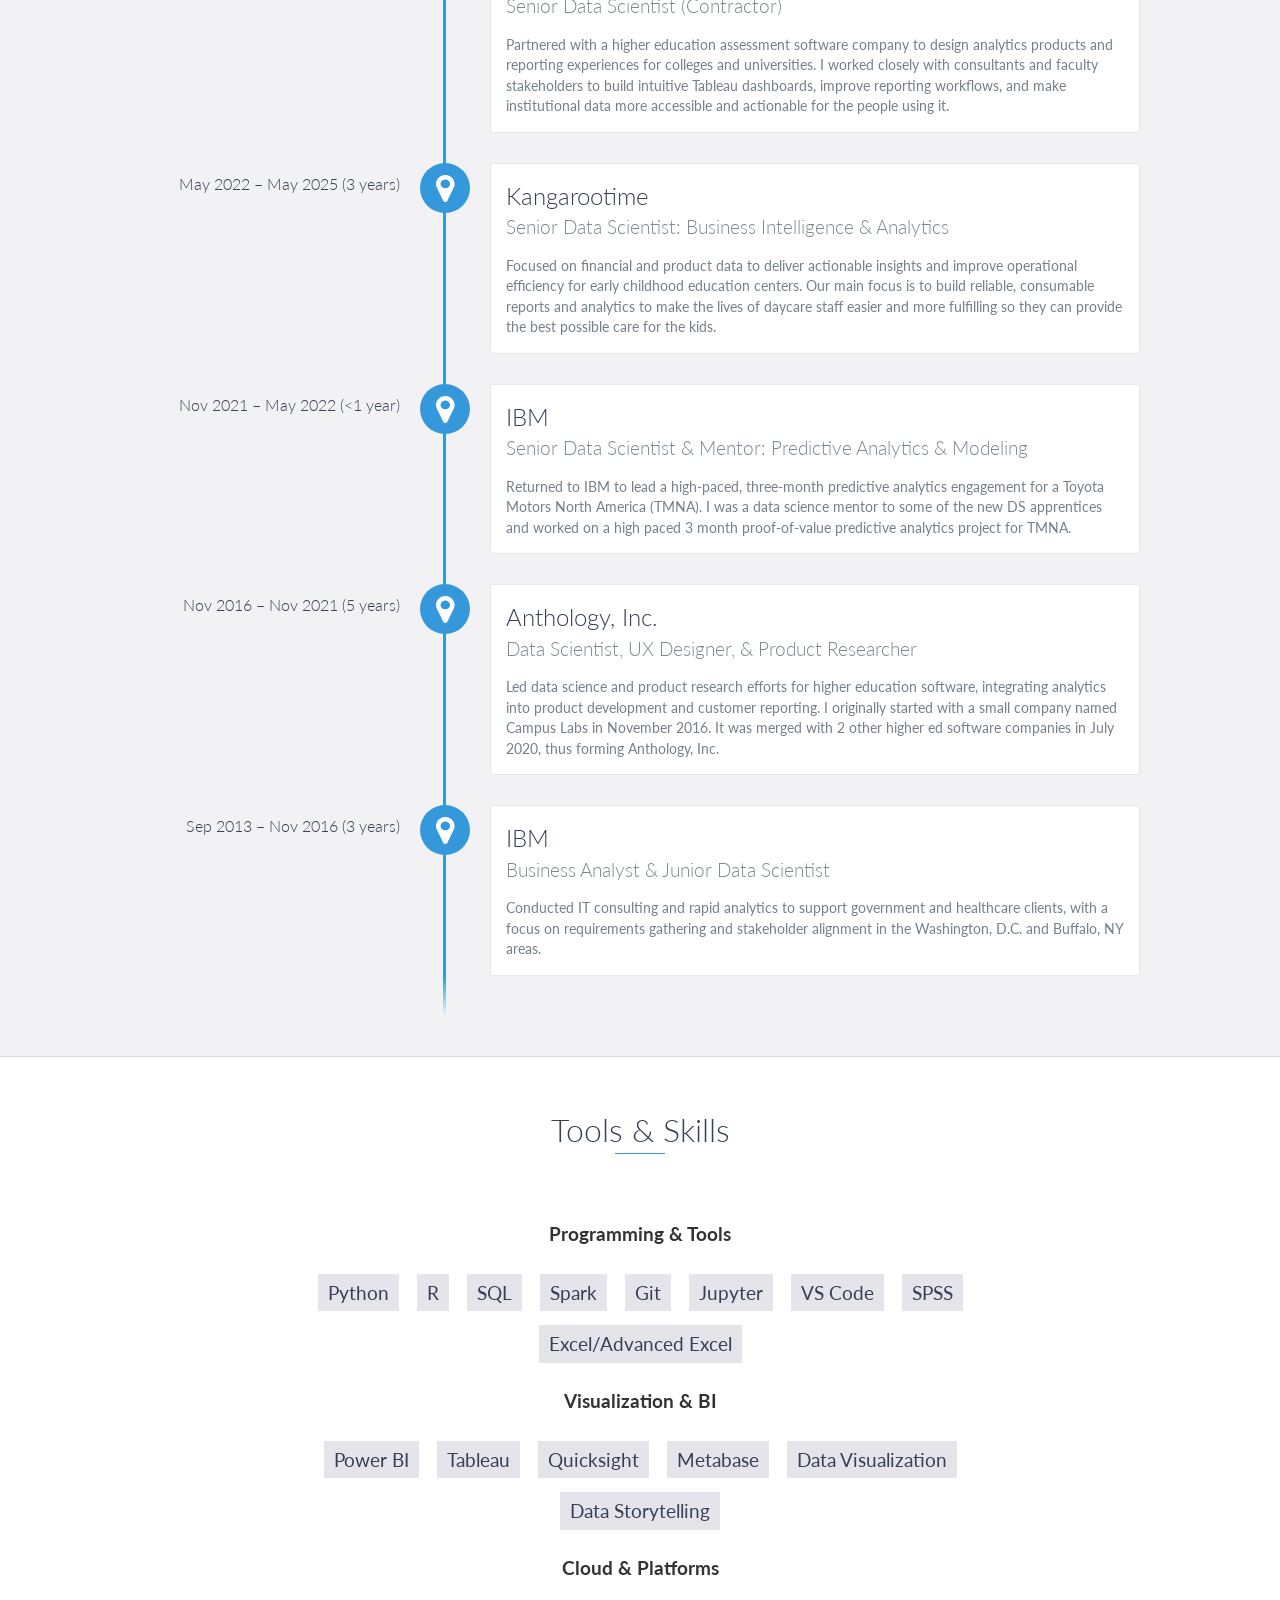
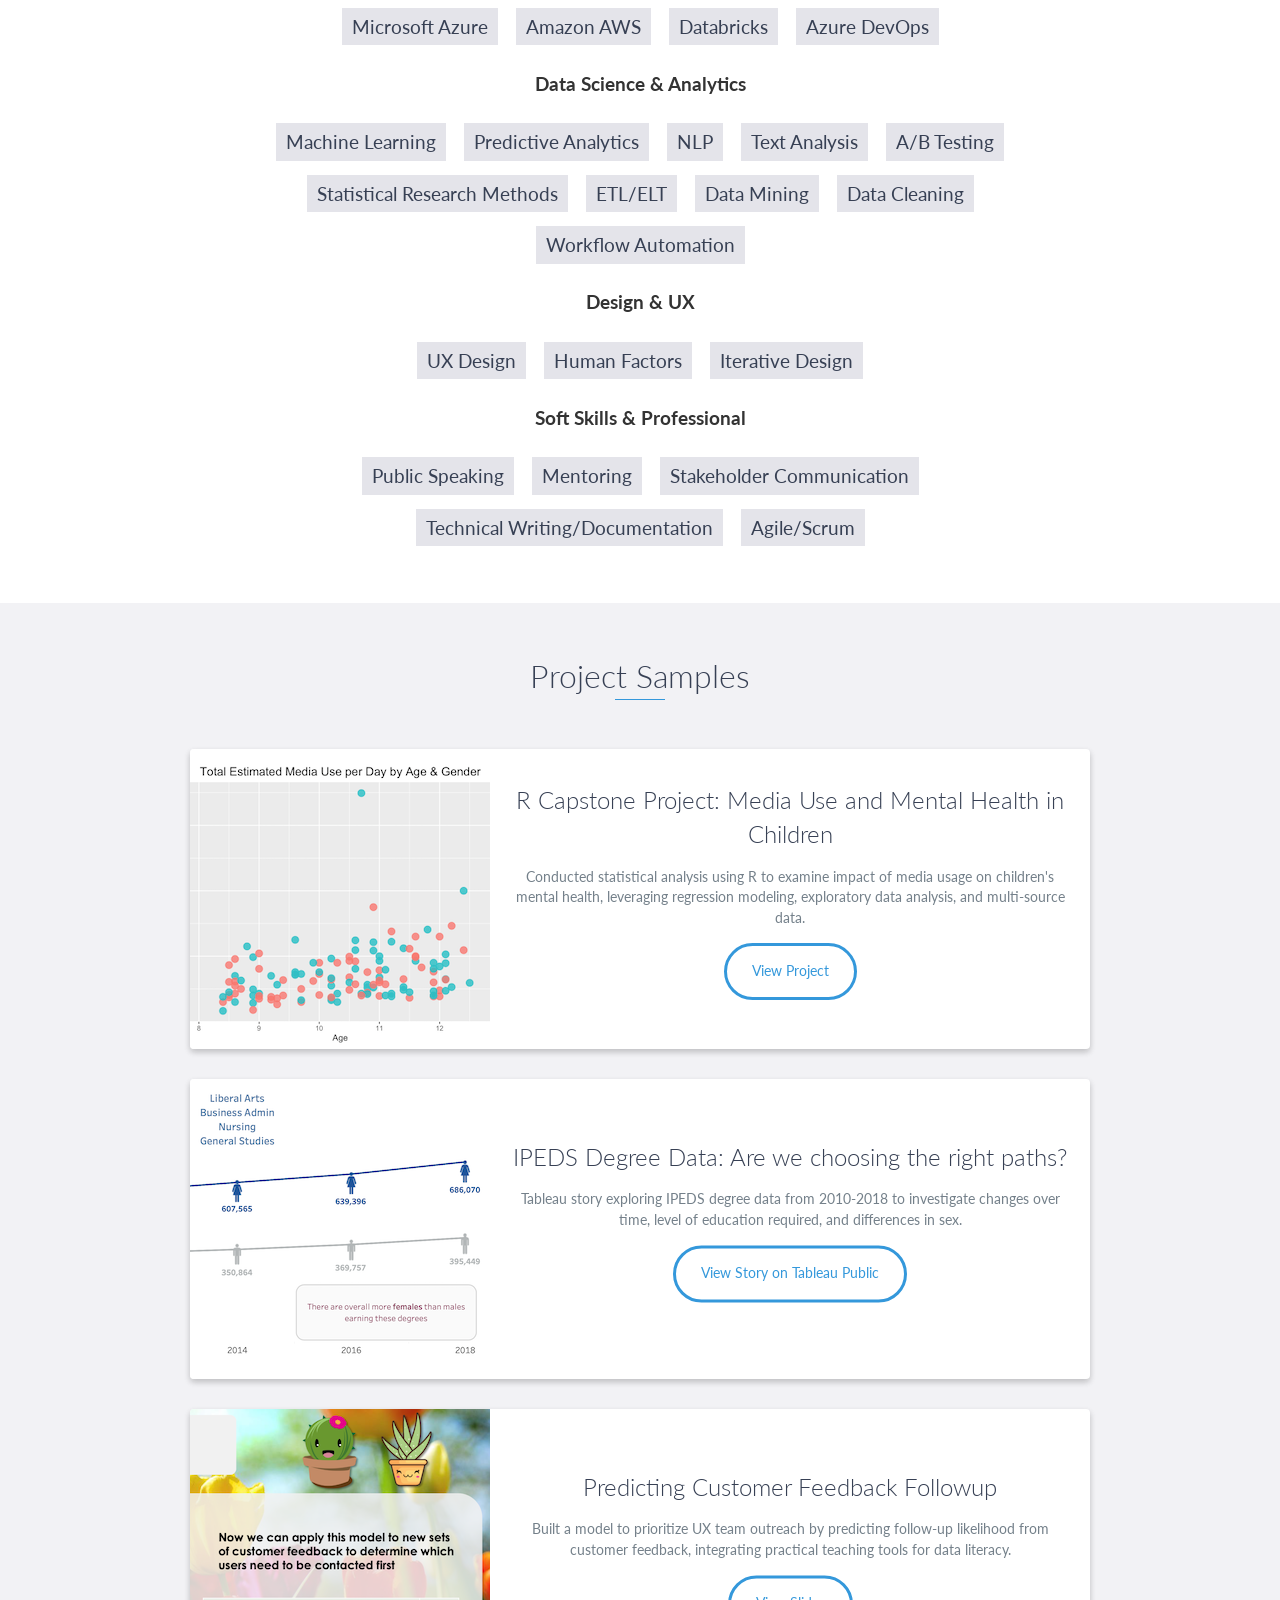
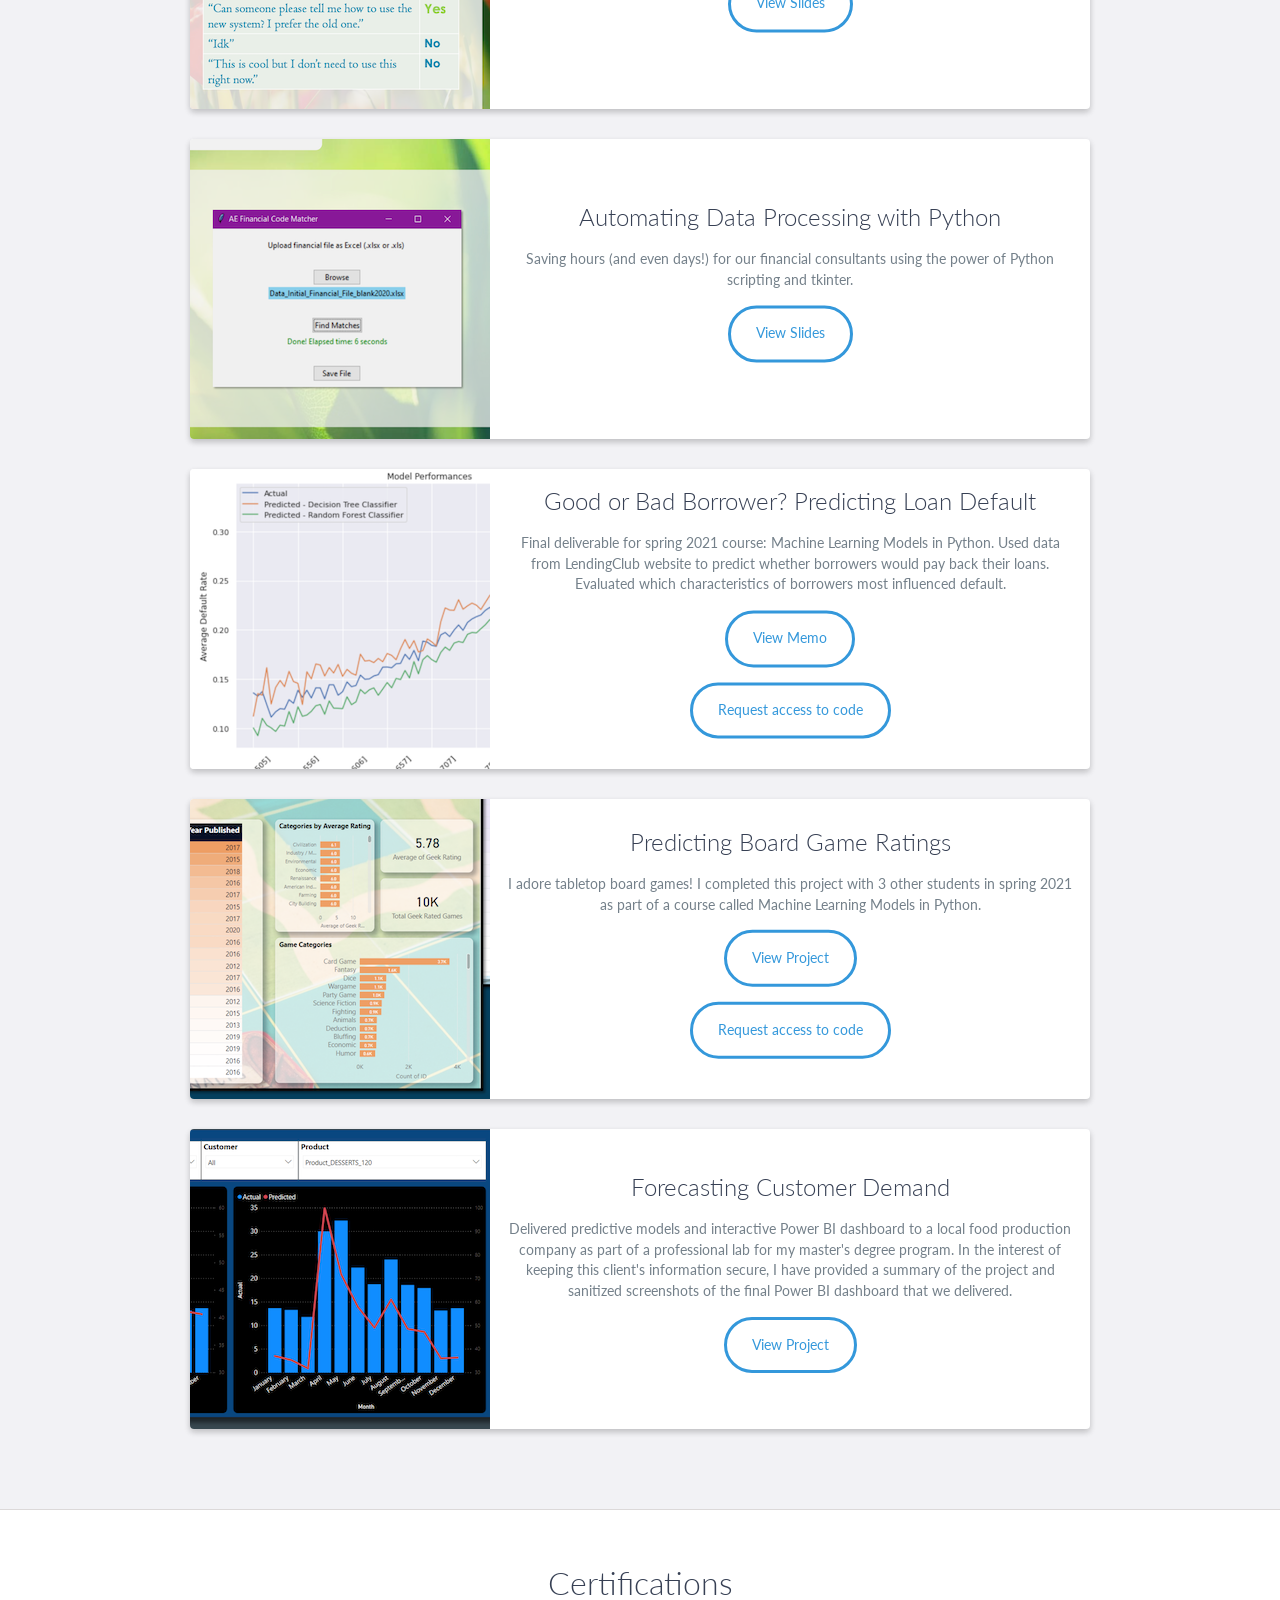
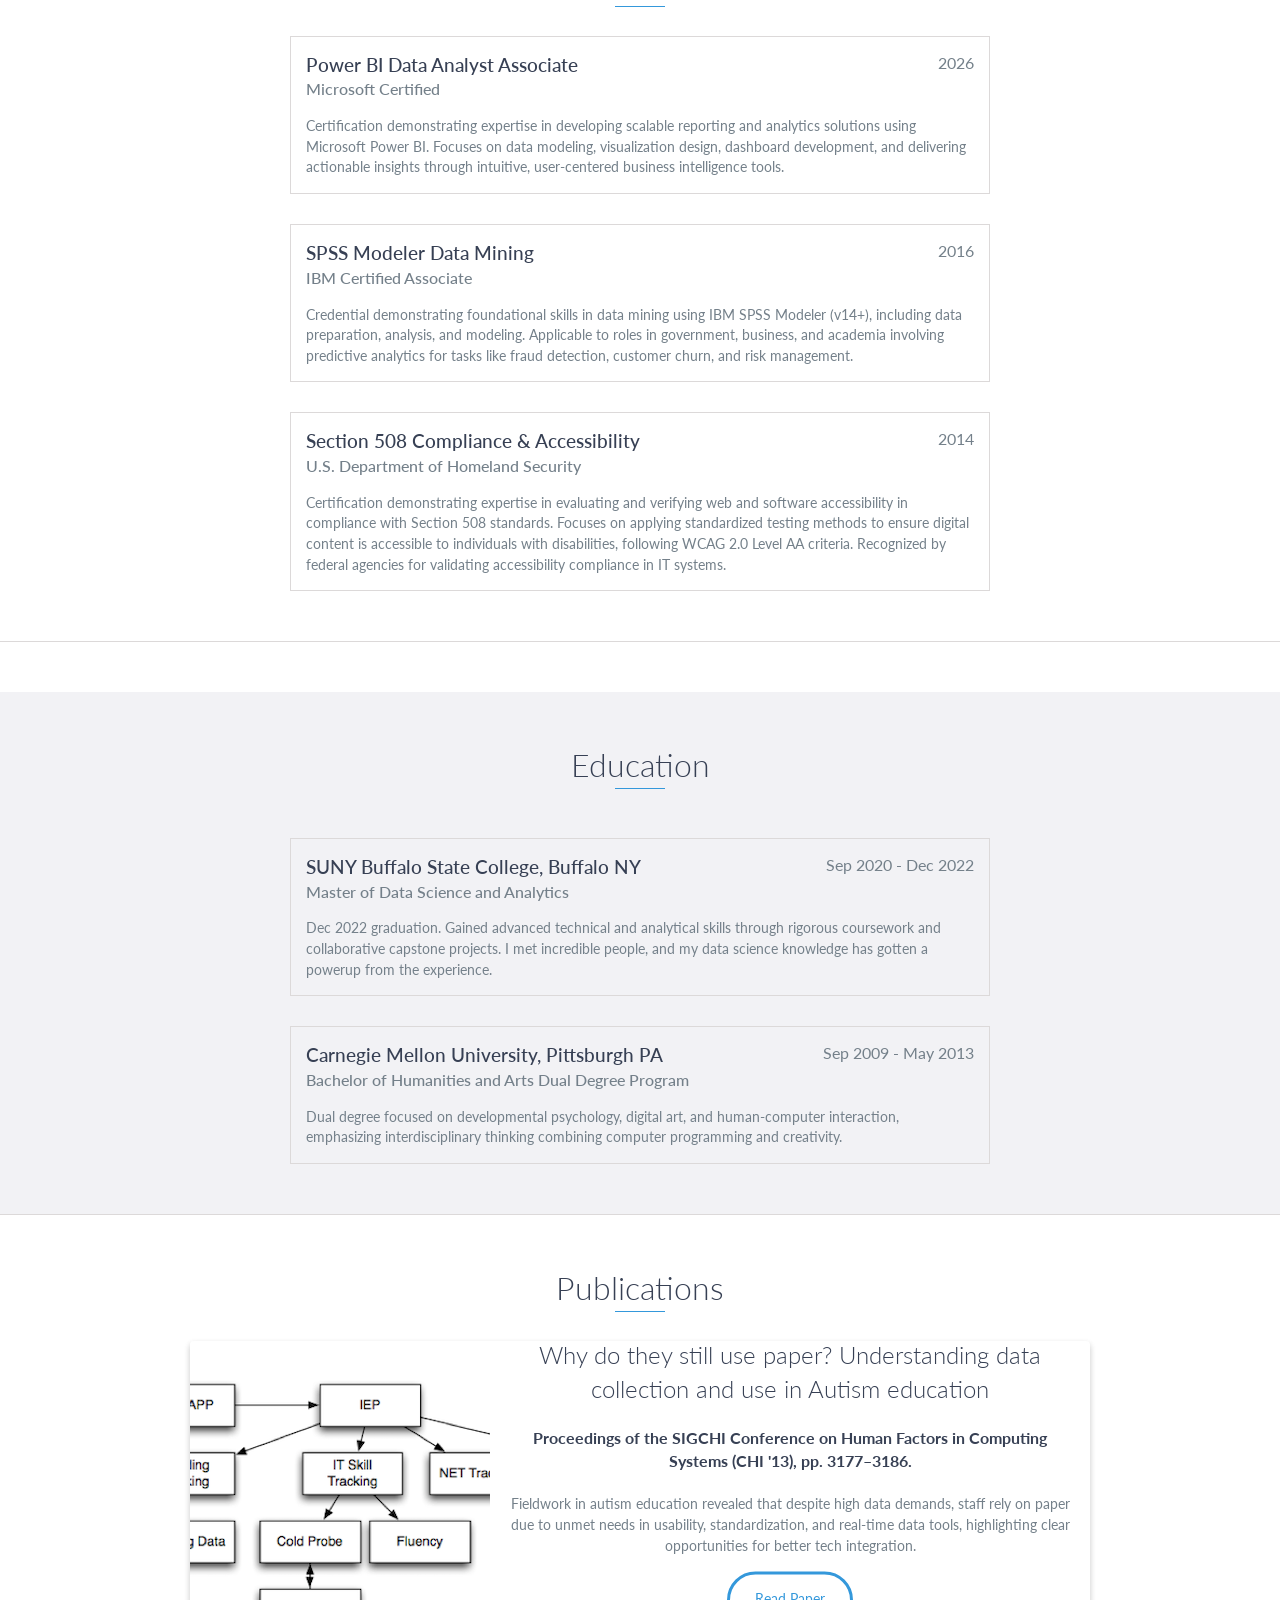
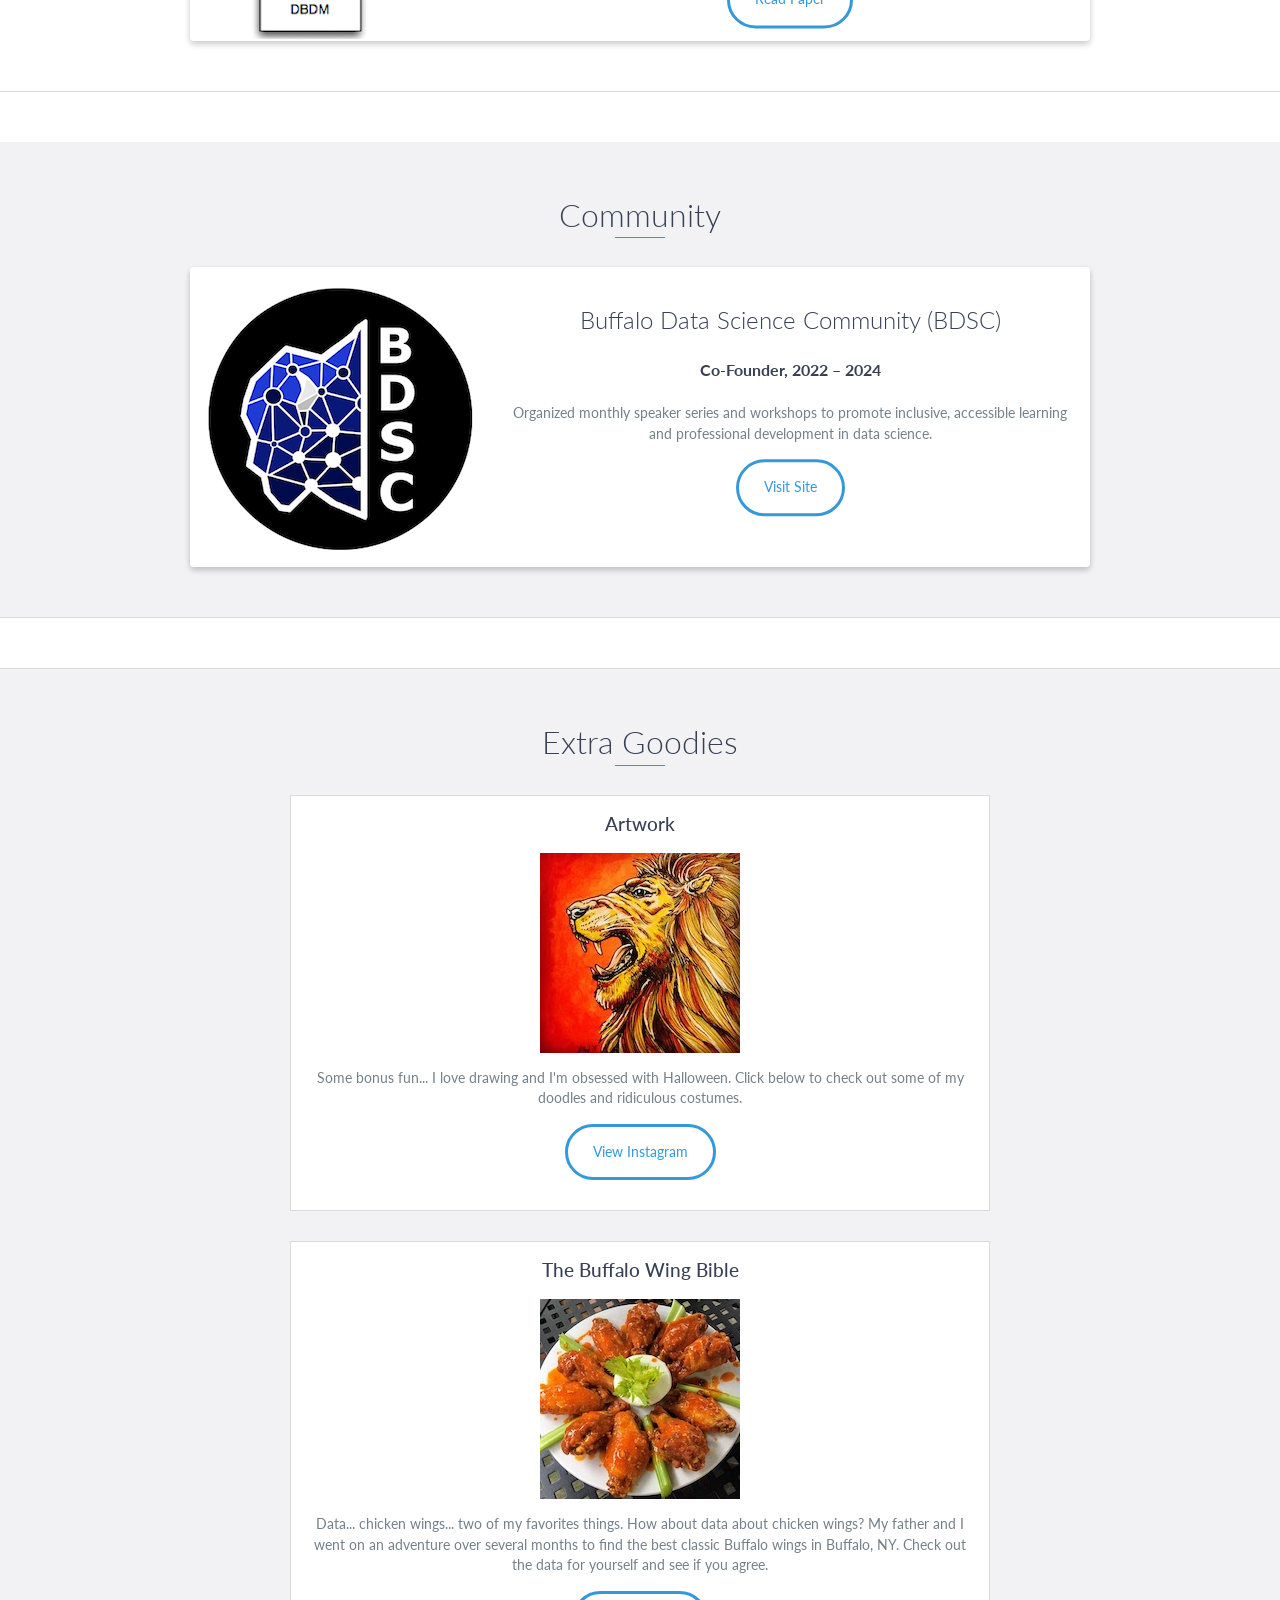
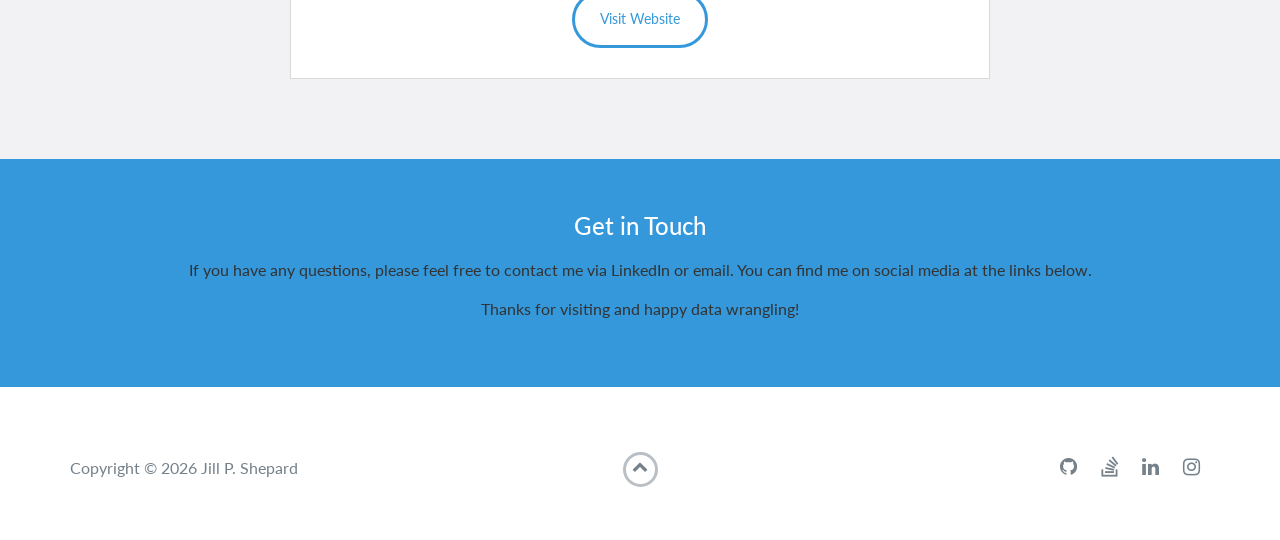
==== commit 0bf8b69e: "update info" ====
--- a/index.html
+++ b/index.html
@@ -25,25 +25,16 @@
         </div>
         <ul id="menu" class="shadow">
             <li>
-                <a href="#about">About</a>
-            </li>
-            <li>
                 <a href="#experience">Experience</a>
-            </li>
-            <li>
-                <a href="#skills">Skills</a>
             </li>
             <li>
                 <a href="#projects">Projects</a>
             </li>
             <li>
-                <a href="#certifications">Certifications</a>
+                <a href="#certs">Certifications</a>
             </li>
             <li>
-                <a href="#education">Education</a>
-            </li>
-            <li>
-                <a href="#publications">Publications</a>
+                <a href="#pubs">Publications</a>
             </li>
             <li>
                 <a href="#community">Community</a>
@@ -81,12 +72,10 @@
                 </div>
                 <div class="col-md-8">
                     <p>
-                        Hi, I'm Jill. I'm passionate about how humans interact with data and design in technology. I'm a
-                        senior data scientist with 12 years of experience delivering predictive analytics, BI
+                        Hi, I'm Jill. I'm a data analyst with over 13 years of experience delivering predictive analytics, BI
                         dashboards, and machine learning solutions across education, finance, and automotive sectors.
-                        I love data storytelling, teaching, and POSITIVE user experience.<br><br>
-                        On this site, you can learn a bit more about me and my career. If you have any
-                        questions or comments, please hesitate to reach out. Yes, you read that right.
+                        I love data storytelling, teaching, and creating good user experiences.<br><br>
+                        If you have any questions or comments, please hesitate to reach out. Yes, you read that right.
                     </p>
                 </div>
             </div>
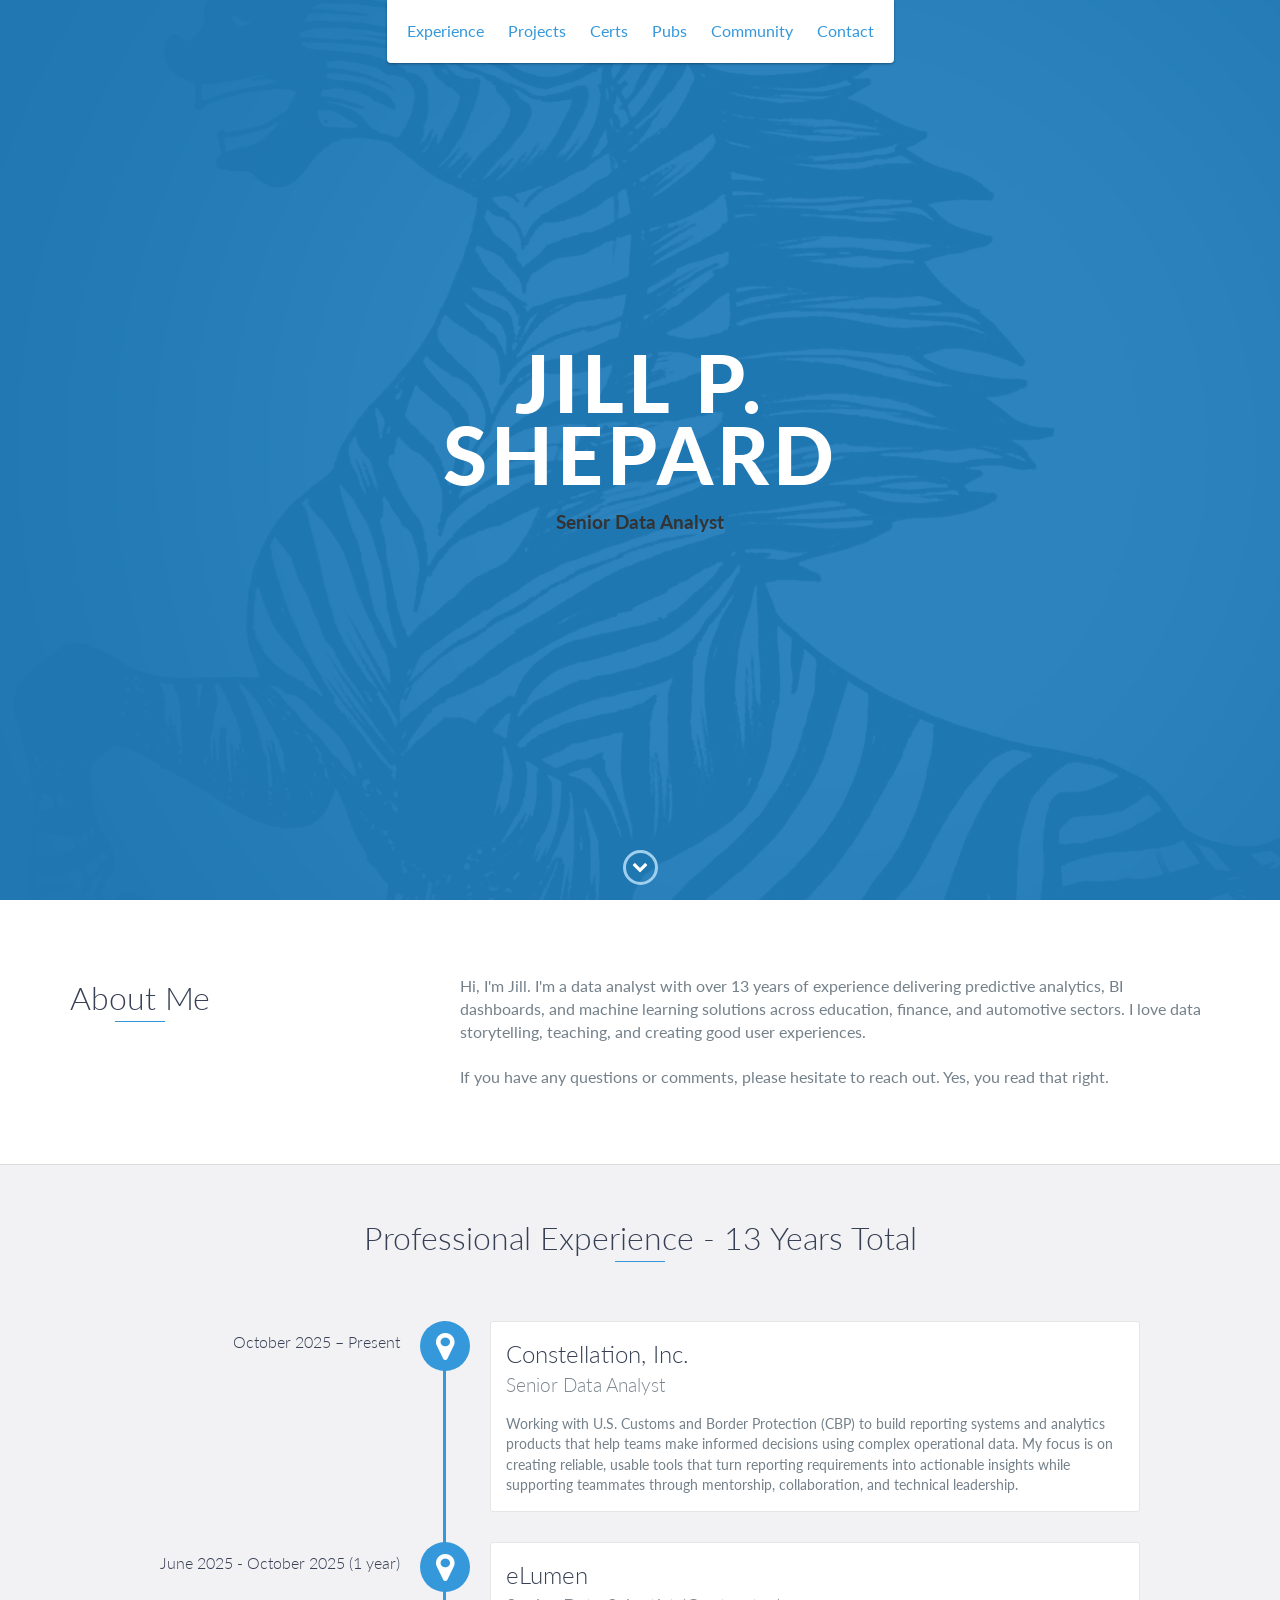
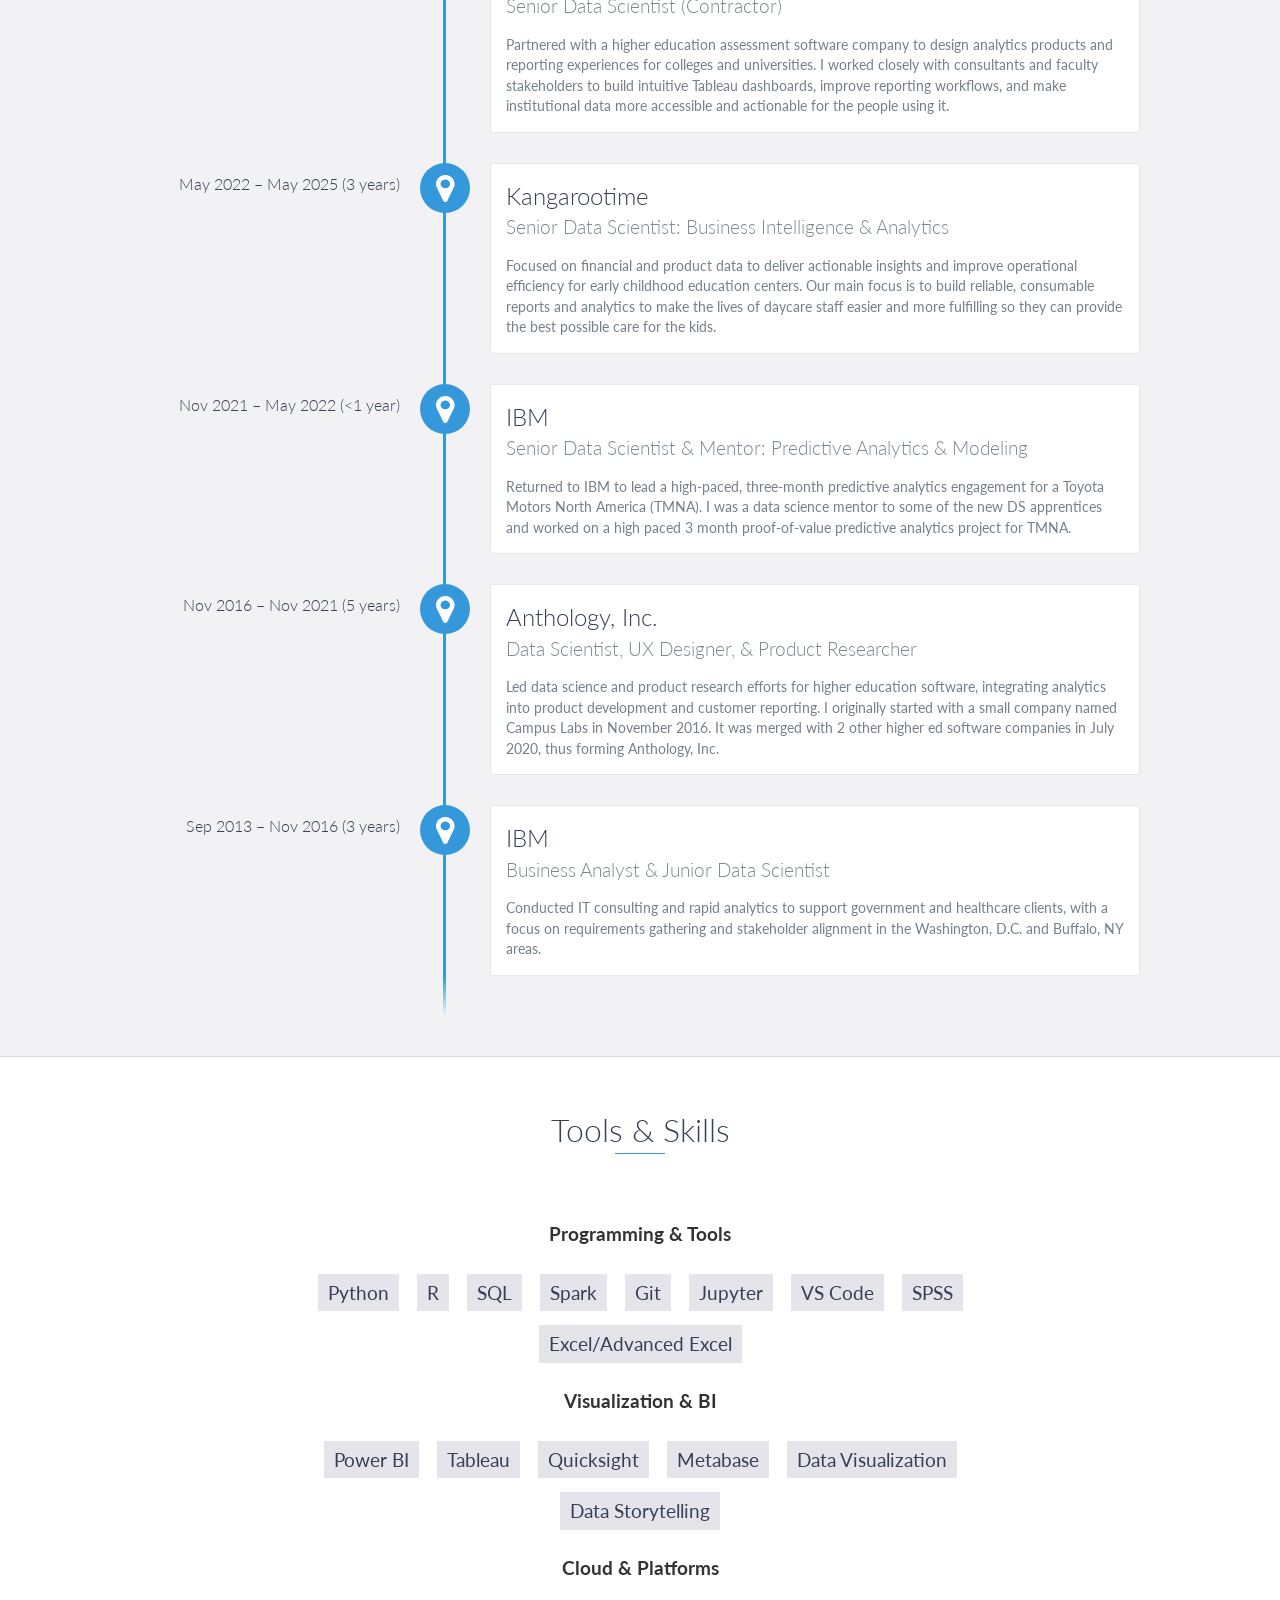
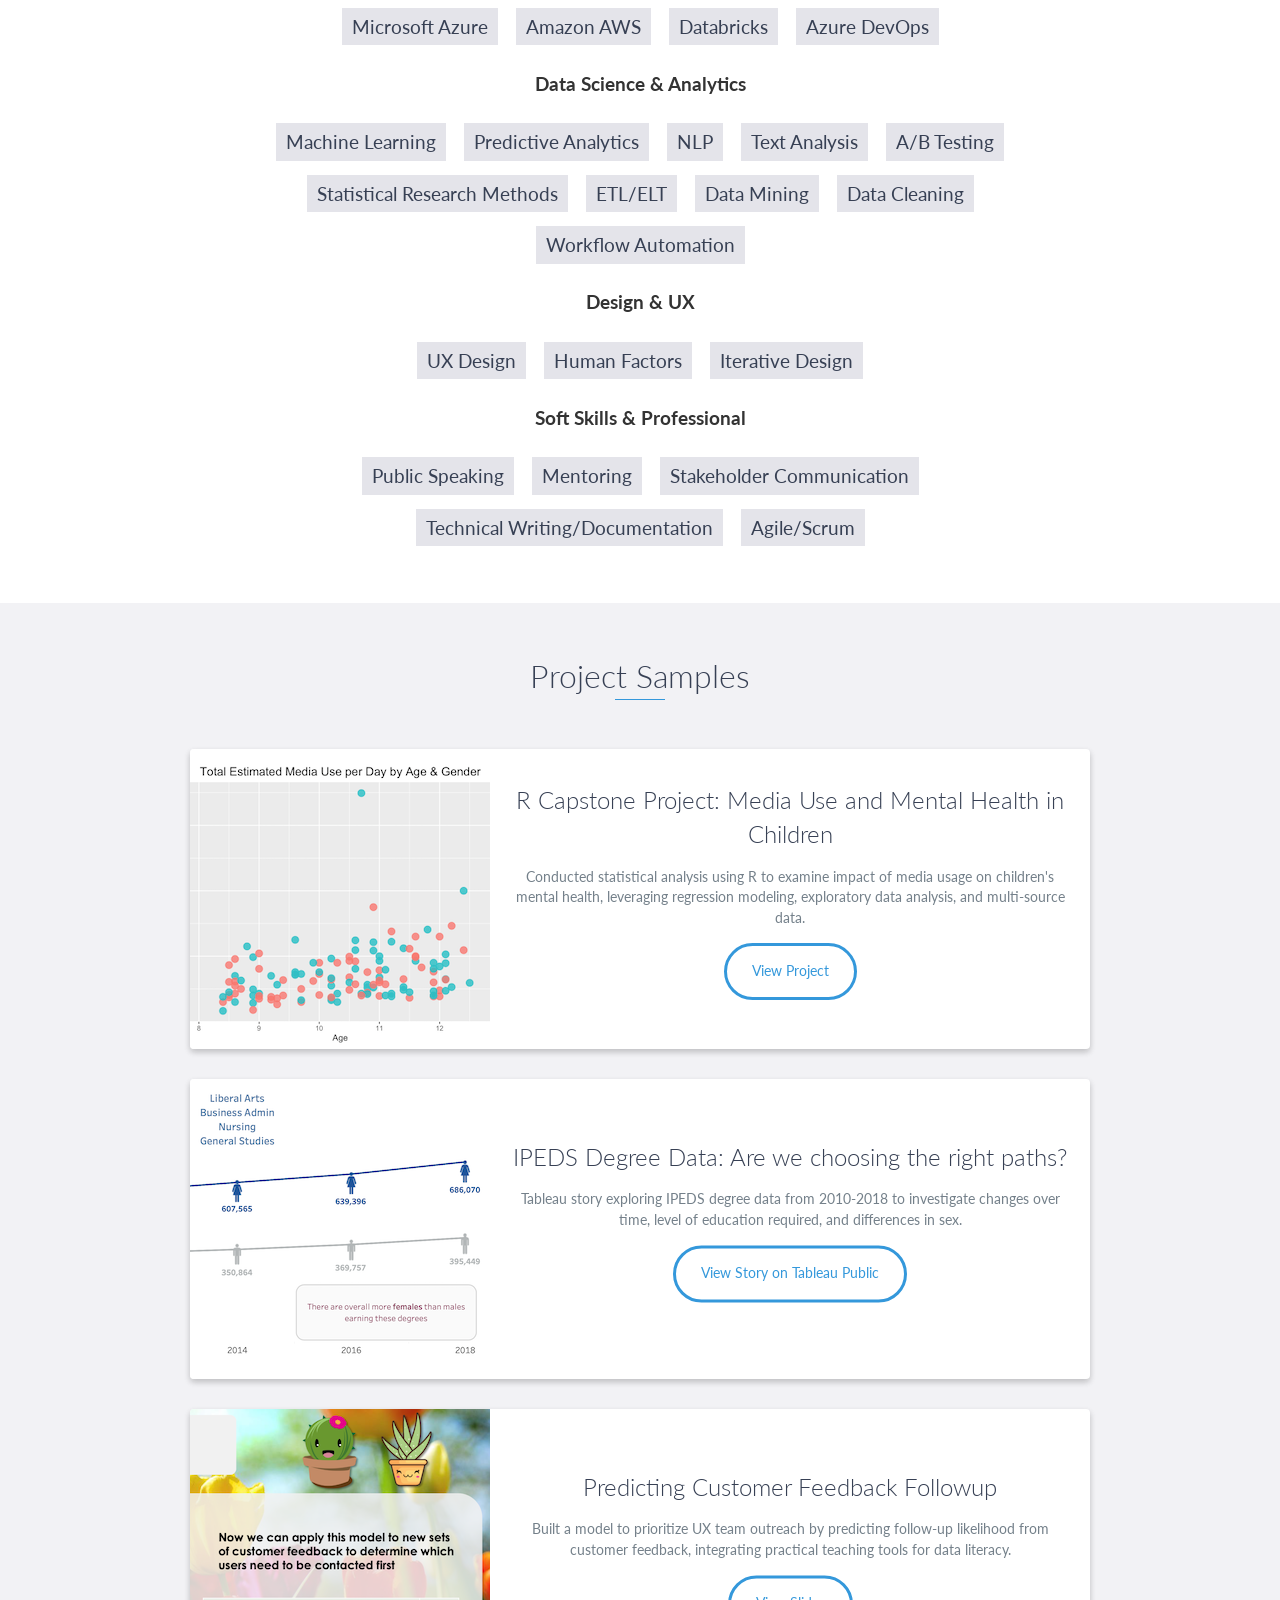
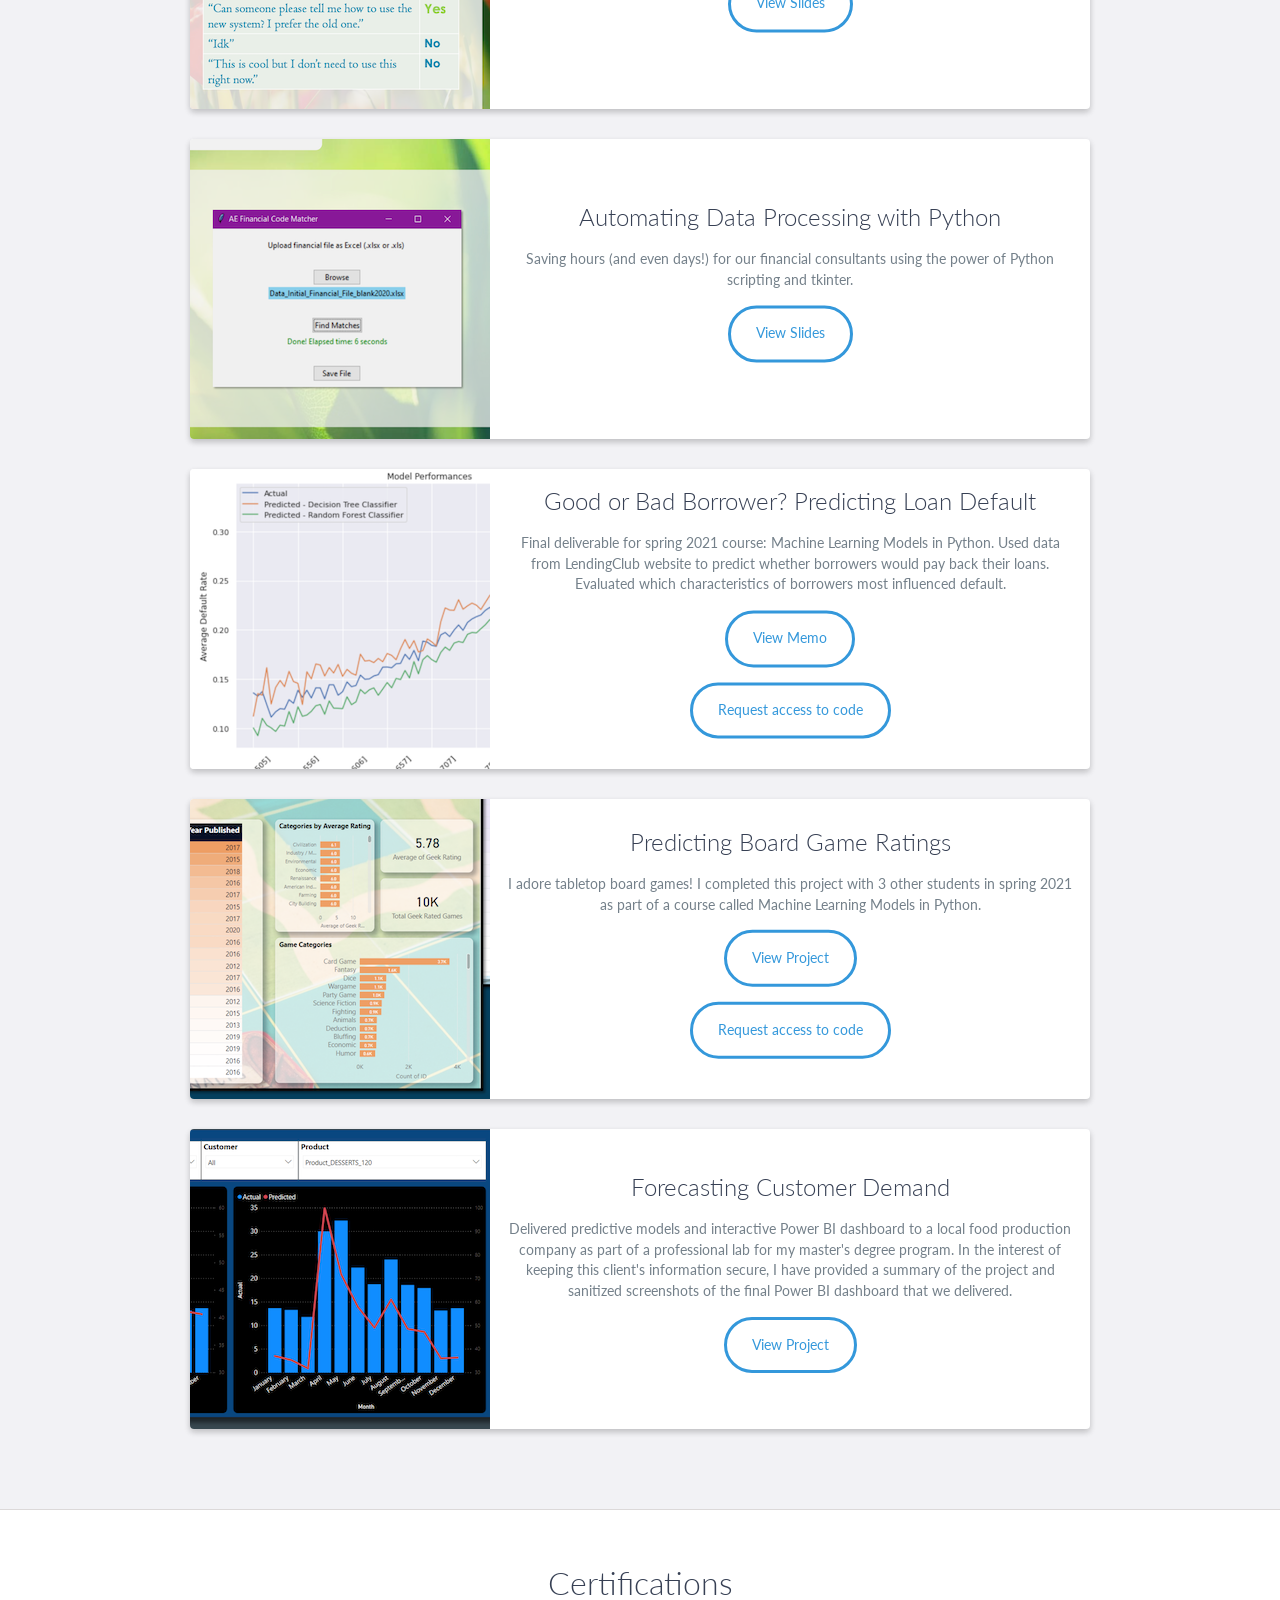
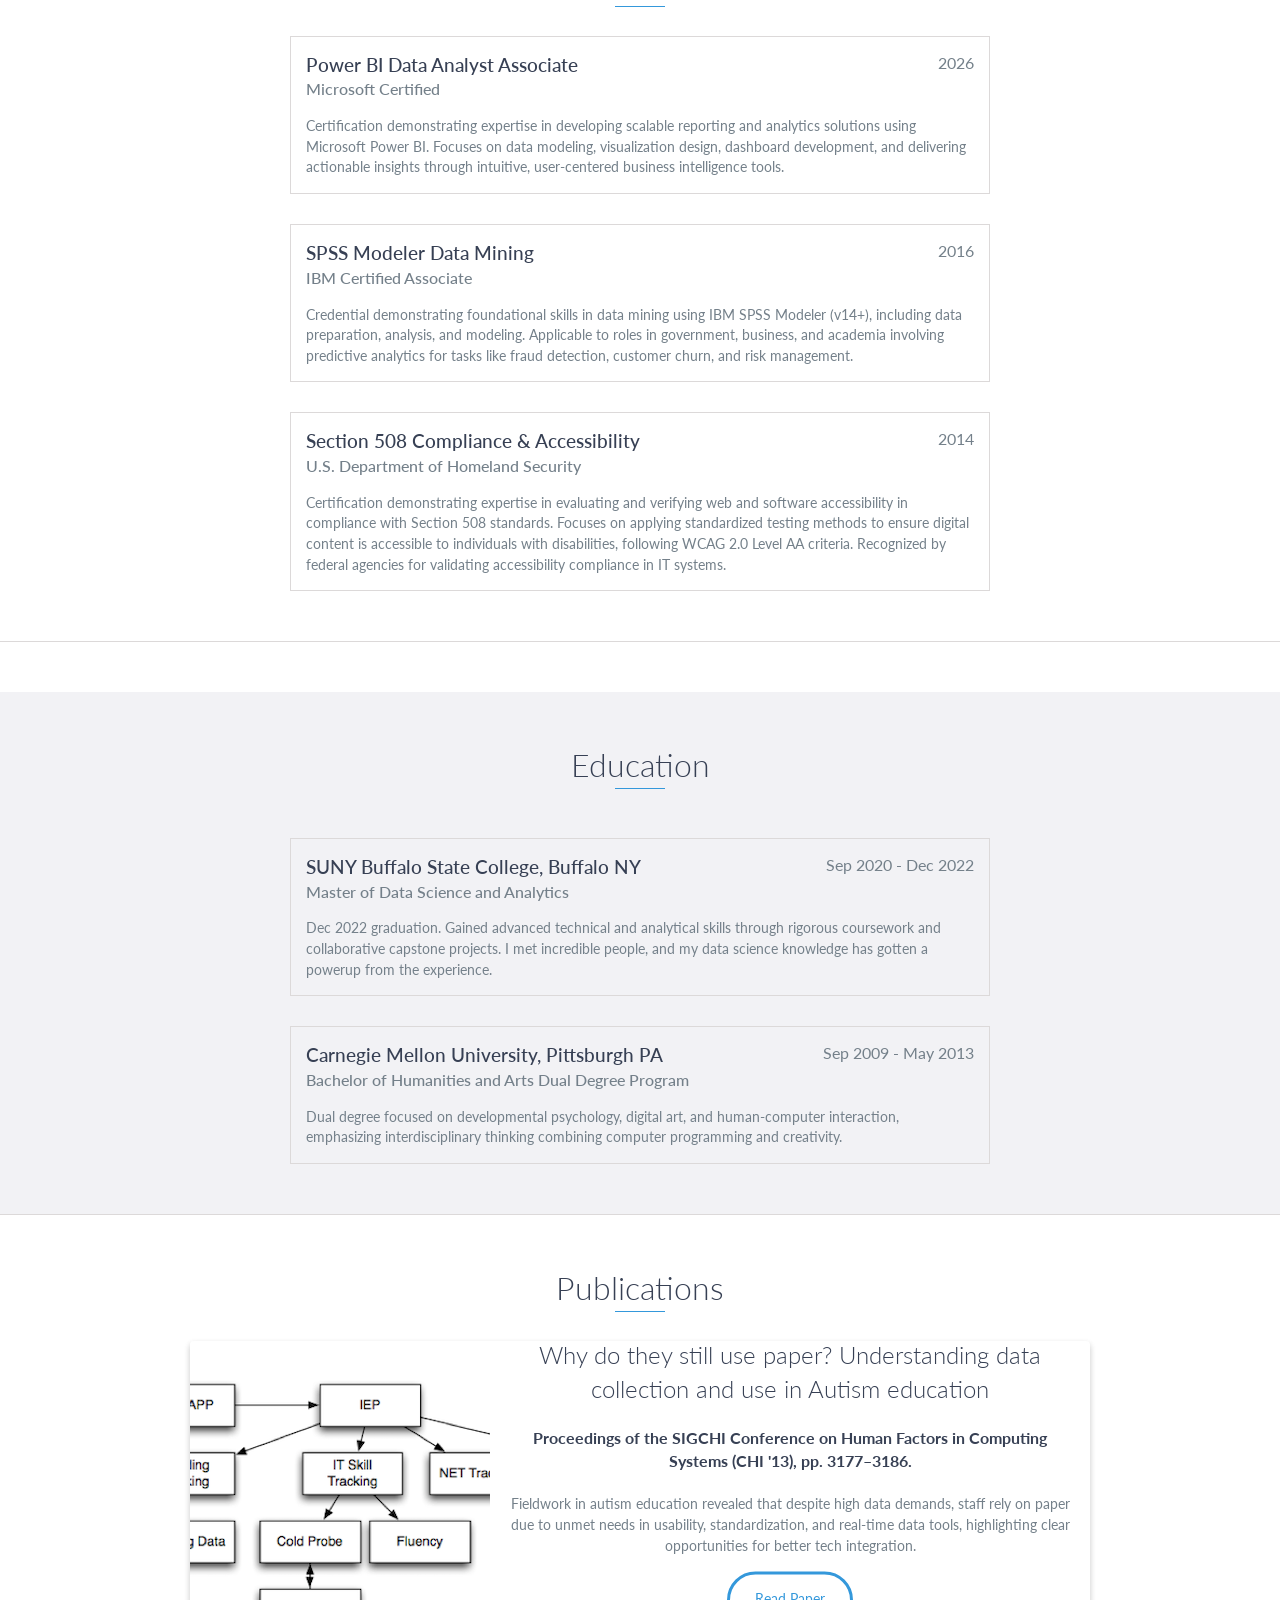
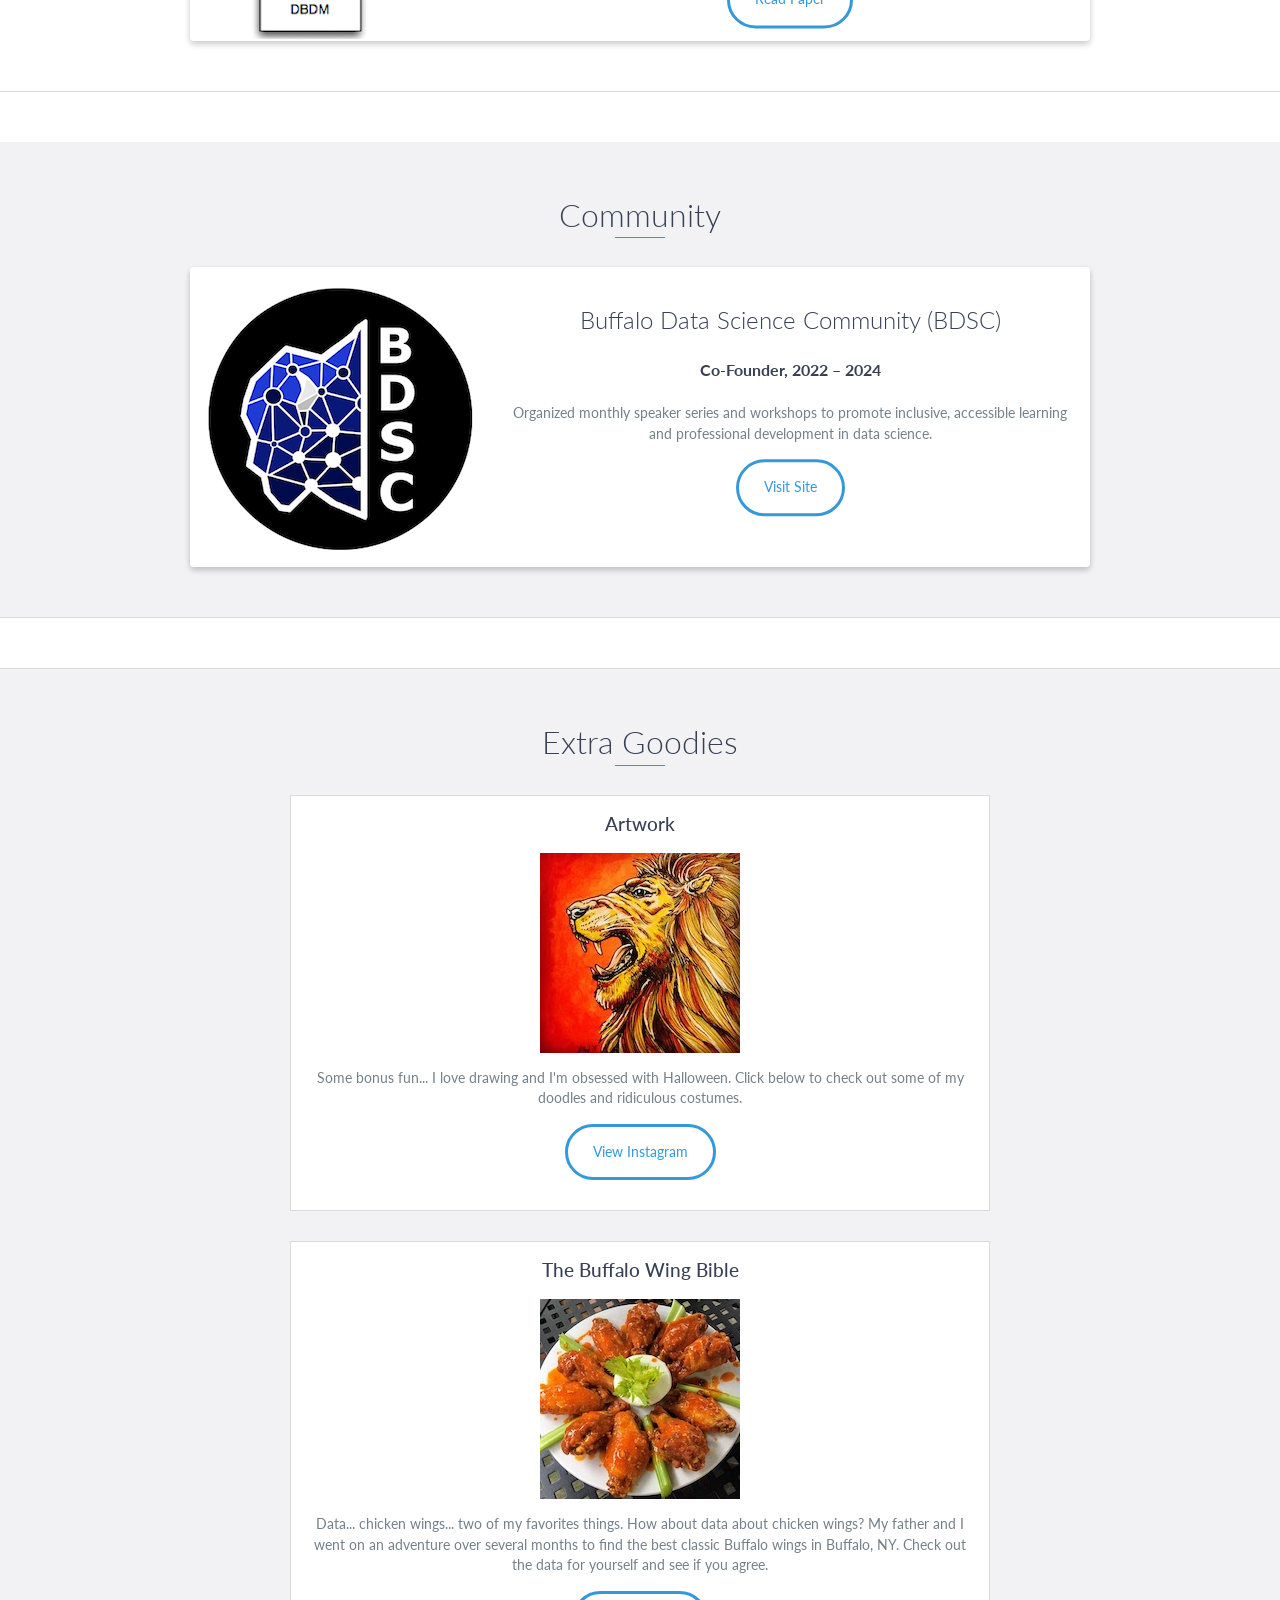
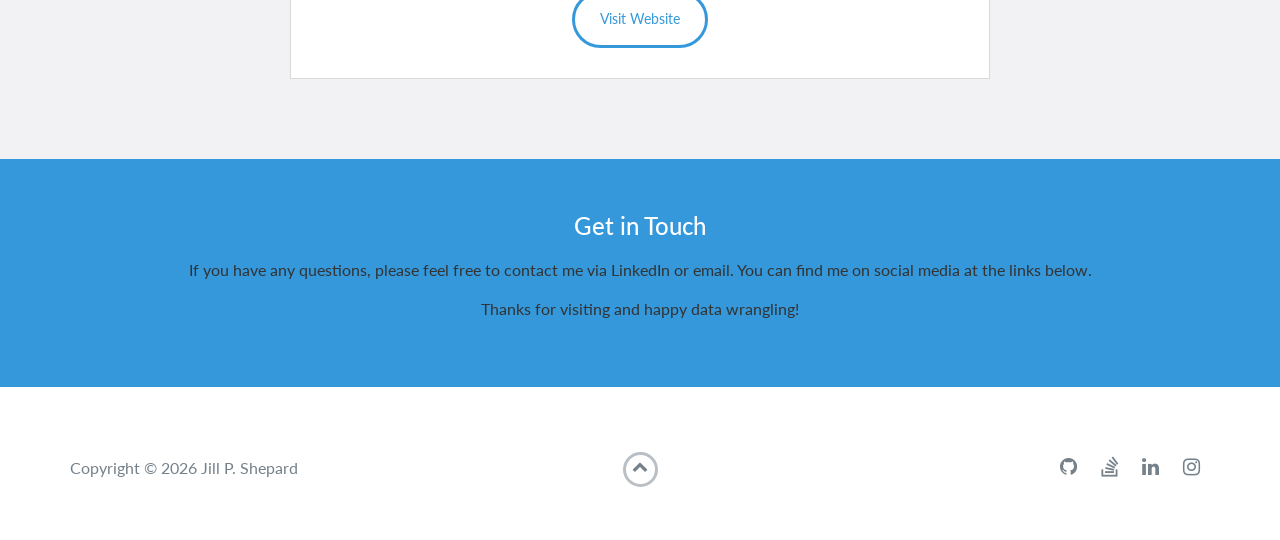
==== commit a942ab5e: "fixed links I totally broke" ====
--- a/index.html
+++ b/index.html
@@ -31,10 +31,10 @@
                 <a href="#projects">Projects</a>
             </li>
             <li>
-                <a href="#certs">Certifications</a>
+                <a href="#certifications">Certs</a>
             </li>
             <li>
-                <a href="#pubs">Publications</a>
+                <a href="#publications">Pubs</a>
             </li>
             <li>
                 <a href="#community">Community</a>
